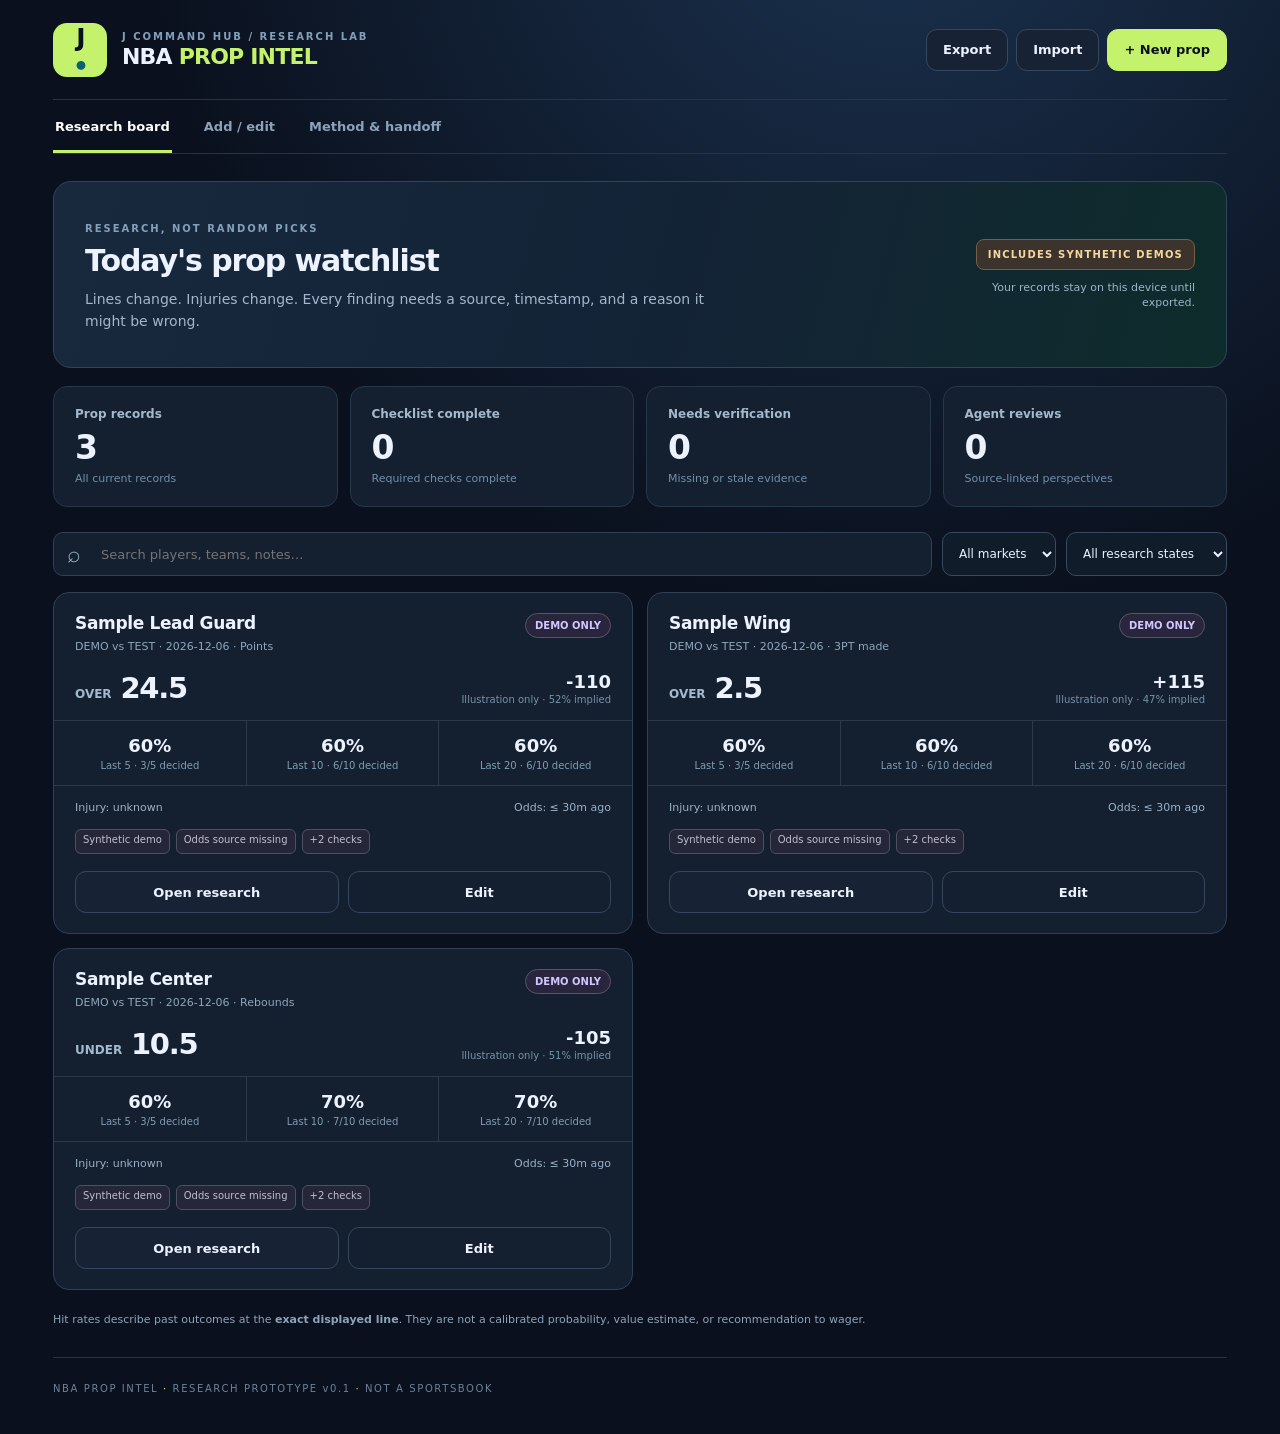
==== nba-prop-intel.html @ aec1f1df "Import original NBA Prop Intel v0.1 source and living agent handoff" ====
<!doctype html>
<html lang="en">
<head>
  <meta charset="utf-8"><meta name="viewport" content="width=device-width,initial-scale=1,viewport-fit=cover">
  <meta name="theme-color" content="#0b1120"><meta name="description" content="Source-first NBA player prop research board for J Command Hub">
  <title>NBA Prop Intel · J Command Hub</title>
  <style>:root{font-family:Inter,ui-sans-serif,system-ui,-apple-system,Segoe UI,Arial,sans-serif;color:#ecf3ff;background:#0a101d;font-synthesis:none}*{box-sizing:border-box}body{margin:0;min-height:100vh;background:radial-gradient(circle at 70% -10%,#1b3350 0,transparent 42%),#0a101d}button,input,select,textarea{font:inherit}button{cursor:pointer}a{color:#75c8ee}a:hover{color:#adf0ff}.shell{max-width:1230px;margin:auto;padding:0 28px}.topbar{min-height:100px;display:flex;gap:16px;align-items:center;justify-content:space-between;border-bottom:1px solid #26344a}.identity{display:flex;gap:15px;align-items:center}.logo{width:54px;height:54px;display:grid;place-items:center;background:#c4f26c;color:#08101b;border-radius:14px;font-size:25px;font-weight:950;letter-spacing:-2px}.logo span{color:#0a6170}.eyebrow,.kicker{font-size:10px;letter-spacing:2px;font-weight:800;color:#83a0bb}.identity h1{margin:2px 0 0;font-size:22px;letter-spacing:-.8px}.identity h1 em{font-style:normal;color:#c4f26c}.head-actions{display:flex;gap:8px;align-items:center}.btn{border:1px solid #35475e;border-radius:11px;background:#182437;color:#ecf3ff;display:inline-flex;align-items:center;justify-content:center;min-height:42px;padding:9px 16px;font-size:13px;font-weight:750;text-decoration:none;transition:.15s}.btn:hover{filter:brightness(1.1)}.btn.primary{background:#c4f26c;border-color:#c4f26c;color:#0b111c}.btn.subtle{background:#172235}.btn.danger{color:#ffbcbc;border-color:#703f48;background:#321f2a}.nav{display:flex;gap:30px;border-bottom:1px solid #26344a}.tab{padding:19px 2px 16px;border:0;border-bottom:3px solid transparent;background:none;color:#8da2b8;font-size:13px;font-weight:700}.tab.active{border-color:#c4f26c;color:white}.view{display:none}.view.active{display:block}.hero{display:flex;gap:32px;justify-content:space-between;align-items:center;padding:35px 31px;margin:27px 0 18px;background:linear-gradient(105deg,#18283d,#132336 54%,#0e2c2b);border:1px solid #2d475a;border-radius:18px}.hero h2,.sectionhead h2{font-size:30px;line-height:1.12;letter-spacing:-1.1px;margin:8px 0}.hero p,.sectionhead p{font-size:14px;line-height:1.6;color:#a3b7cc;margin:10px 0 0;max-width:630px}.hero-right{display:flex;flex-direction:column;align-items:flex-end;gap:10px;max-width:220px}.mode{font-size:10px;letter-spacing:1.2px;font-weight:850;padding:9px 11px;color:#f6d79d;background:#3b332c;border:1px solid #726145;border-radius:8px}.small,.hero-right .small{font-size:11px;color:#9eb5c8;text-align:right;line-height:1.4}.metrics{display:grid;grid-template-columns:repeat(4,1fr);gap:12px}.metrics>div{background:#141f30;border:1px solid #27374a;border-radius:14px;padding:20px 21px}.metric-label{font-size:12px;font-weight:750;color:#a5b8cc}.metrics strong{display:block;font-size:33px;letter-spacing:-1px;margin:7px 0 0}.metrics small{font-size:11px;color:#7390a7}.toolbar{display:flex;gap:10px;align-items:center;margin:25px 0 16px}.searchwrap{display:flex;align-items:center;gap:8px;flex:1;background:#141f30;border:1px solid #304057;border-radius:10px;padding:0 13px;min-height:44px}.searchwrap span{color:#94afbe;font-size:23px}.searchwrap input{background:transparent;border:0;outline:0;color:#f6f9fe;min-width:0;width:100%;font-size:13px}.toolbar select,select,input,textarea{color:#e8f2ff;background:#111c2b;border:1px solid #394a60;border-radius:10px;padding:11px 12px;min-width:0}.toolbar select{font-size:12px;min-height:44px}.cardgrid{display:grid;grid-template-columns:repeat(2,minmax(0,1fr));gap:14px}.prop-card{border:1px solid #304057;border-radius:16px;background:#141f30;overflow:hidden}.prop-card-top{padding:20px 21px 13px;display:flex;justify-content:space-between;align-items:flex-start;gap:12px}.player{font-size:17px;letter-spacing:-.35px;font-weight:850}.match{color:#8fa7bc;font-size:11px;margin-top:7px}.state{border:1px solid #665840;border-radius:100px;padding:6px 9px;background:#343125;color:#f0d798;font-weight:800;font-size:10px;white-space:nowrap}.state.ready{border-color:#4a746b;color:#b2f4d6;background:#1f3933}.state.demo{border-color:#5a536b;background:#28253c;color:#d1c6ff}.prop-headline{display:flex;align-items:center;justify-content:space-between;padding:5px 21px 15px;gap:10px}.market-value{font-weight:900;font-size:29px;letter-spacing:-1.3px}.market-value small{font-size:12px;color:#a3bacc;font-weight:700;letter-spacing:0}.price-box{text-align:right}.price{font-size:18px;font-weight:850}.price-label{font-size:10px;color:#7893a8;margin-top:2px}.rate-grid{display:grid;grid-template-columns:repeat(3,1fr);border-top:1px solid #2b394b;border-bottom:1px solid #2b394b}.rate-cell{padding:14px 0;text-align:center;border-right:1px solid #2b394b}.rate-cell:last-child{border-right:0}.rate-cell strong{font-size:18px;display:block}.rate-cell small{font-size:10px;color:#829db2;display:block;margin-top:4px}.meta-line{display:flex;justify-content:space-between;gap:8px;padding:15px 21px;color:#9cb1c7;font-size:11px}.meta-line span{display:block}.flag-row{padding:0 21px;display:flex;gap:6px;flex-wrap:wrap;min-height:25px}.flag{font-size:10px;border:1px solid #4d5160;color:#c0bed0;background:#252738;border-radius:6px;padding:4px 7px}.card-actions{display:flex;padding:17px 21px 20px;gap:9px}.card-actions .btn{flex:1}.btn.ghost{background:transparent}.empty{grid-column:1/-1;border:1px dashed #42516b;border-radius:14px;padding:45px 20px;text-align:center;color:#9cb4c8}.empty strong{display:block;color:#ecf3ff;font-size:18px}.footnote{padding:21px 0 28px;color:#8da4bb;font-size:11px;line-height:1.6}.sectionhead{display:flex;align-items:center;justify-content:space-between;gap:15px;margin:32px 0 23px}.editor{border:1px solid #304057;background:#141f30;border-radius:16px;padding:22px 27px 30px;margin-bottom:35px}.editor h3{font-size:12px;color:#c4f26c;letter-spacing:1.4px;margin:28px 0 15px}.editor h3:first-child{margin-top:4px}.form-grid{display:grid;grid-template-columns:repeat(2,minmax(0,1fr));gap:14px 18px}.form-grid label, #reviewForm label{font-size:12px;font-weight:700;color:#bed0e0;display:flex;flex-direction:column;gap:6px}.form-grid label span{color:#c4f26c}.form-grid label.span2{grid-column:1/-1}.form-grid input,.form-grid select,.form-grid textarea,#reviewForm input,#reviewForm select,#reviewForm textarea{width:100%;outline:none}.form-grid small{color:#7996aa;line-height:1.5;font-size:11px;font-weight:400}.form-actions{display:flex;align-items:center;gap:12px;margin-top:28px;flex-wrap:wrap}.form-actions #formFeedback{font-size:12px;color:#c4f26c}.method-grid{display:grid;grid-template-columns:repeat(3,1fr);gap:14px;margin:22px 0}.method-grid article{background:#141f30;border:1px solid #2d4054;border-radius:14px;padding:21px}.method-grid h3{margin:0 0 8px;font-size:15px}.method-grid p{color:#9ab0c6;font-size:12px;line-height:1.65;margin:0}.callout{padding:20px 24px;border:1px solid #38505f;border-radius:14px;background:#122530;margin:23px 0 30px;color:#b4c8d9;font-size:13px;line-height:1.6}.callout strong{color:#ecf3ff}.callout p{margin:10px 0}.callout code{color:#c4f26c}footer{color:#6e8298;font-size:10px;letter-spacing:1.6px;border-top:1px solid #233247;padding:25px 0 40px}footer span{color:#c4f26c}dialog{color:#ecf3ff;max-width:720px;width:min(92vw,720px);max-height:91vh;overflow:auto;padding:24px;background:#121f2e;border:1px solid #42556d;border-radius:17px;box-shadow:0 16px 90px #000a}dialog::backdrop{background:#010914d0}.dialog-header{display:flex;align-items:flex-start;justify-content:space-between;gap:12px}.dialog-header h2{margin:8px 0}.close{border:0;background:#26364a;color:#fff;border-radius:8px;font-size:26px;width:36px;height:36px}.detail-section{border-top:1px solid #2b4156;padding:14px 0;font-size:13px;line-height:1.6;color:#b7cbdd;overflow-wrap:anywhere}.detail-section strong{color:white}.detail-section h3{margin:0 0 7px;color:#c4f26c;font-size:12px;letter-spacing:1px}.detail-section ul{margin:7px 0;padding-left:20px}.dialog-actions{display:flex;gap:10px;padding:15px 0;border-top:1px solid #2b4156}.dialog-actions button{flex:1}.review-item{border:1px solid #35495d;padding:10px;border-radius:9px;margin:8px 0;background:#1b2c3d}.review-item small{color:#8aadc0}#reviewEditor{border-top:1px solid #36465b;padding-top:10px}#reviewForm{display:grid;grid-template-columns:repeat(2,1fr);gap:12px}#reviewForm label:nth-last-of-type(1){grid-column:1/-1}#reviewForm button{grid-column:1/-1}.toast{position:fixed;bottom:20px;left:50%;transform:translateX(-50%);padding:13px 21px;border:1px solid #c4f26c;border-radius:9px;background:#20312a;color:#dfffbb;z-index:3;font-size:13px;box-shadow:0 10px 25px #000a}
@media(max-width:760px){.shell{padding:0 14px}.topbar{min-height:84px}.logo{width:42px;height:42px;font-size:21px;border-radius:10px}.identity{gap:10px}.identity h1{font-size:18px}.eyebrow{font-size:8px;letter-spacing:1.2px}.head-actions{gap:6px}.head-actions .btn{font-size:11px;padding:8px 10px;min-height:38px}.nav{gap:20px;overflow-x:auto}.tab{white-space:nowrap;padding:17px 0 14px}.hero{padding:24px 20px;margin-top:18px;display:block}.hero h2,.sectionhead h2{font-size:25px}.hero p{font-size:12px}.hero-right{max-width:none;align-items:flex-start;margin-top:17px}.hero-right .small{text-align:left}.metrics{grid-template-columns:repeat(2,1fr);gap:8px}.metrics>div{padding:15px}.metrics strong{font-size:27px}.toolbar{display:grid;grid-template-columns:1fr 1fr;gap:7px;margin-top:18px}.searchwrap{grid-column:1/-1}.toolbar select{width:100%}.cardgrid{grid-template-columns:1fr;gap:10px}.prop-card-top{padding:19px 18px 12px}.prop-headline{padding:4px 18px 14px}.flag-row{padding:0 18px}.meta-line{padding:15px 18px}.card-actions{padding:14px 18px 18px}.sectionhead{margin:23px 0 17px}.sectionhead .btn{font-size:11px;padding:8px}.editor{padding:15px;margin-bottom:20px}.form-grid{grid-template-columns:1fr;gap:12px}.form-grid label.span2{grid-column:auto}.method-grid{grid-template-columns:1fr}.method-grid article{padding:16px}footer{line-height:1.7}#reviewForm{grid-template-columns:1fr}#reviewForm label:nth-last-of-type(1),#reviewForm button{grid-column:auto}dialog{padding:18px}}
@media(max-width:400px){.identity h1{font-size:16px}.head-actions .btn{padding:7px}.head-actions .btn.subtle{font-size:10px}.logo{width:38px;height:38px}.eyebrow{font-size:7px}}
</style>
</head>
<body>
<div class="shell">
<header class="topbar">
  <div class="identity"><div class="logo">J<span>•</span></div><div><div class="eyebrow">J COMMAND HUB / RESEARCH LAB</div><h1>NBA <em>PROP INTEL</em></h1></div></div>
  <div class="head-actions"><button class="btn subtle" id="exportBtn" title="Export all records as JSON">Export</button><label for="importFile" class="btn subtle" tabindex="0" role="button">Import</label><input id="importFile" type="file" accept=".json,application/json" hidden><button id="newBtn" class="btn primary">+ New prop</button></div>
</header>
<nav class="nav" aria-label="Main navigation"><button data-tab="board" class="tab active">Research board</button><button data-tab="editor" class="tab">Add / edit</button><button data-tab="method" class="tab">Method &amp; handoff</button></nav>
<main>
<section id="boardTab" class="view active">
  <div class="hero"><div><span class="kicker">RESEARCH, NOT RANDOM PICKS</span><h2>Today's prop watchlist</h2><p>Lines change. Injuries change. Every finding needs a source, timestamp, and a reason it might be wrong.</p></div><div class="hero-right"><span id="modeBadge" class="mode">DEMO DATA</span><span class="small">Your records stay on this device until exported.</span></div></div>
  <div class="metrics"><div><div class="metric-label">Prop records</div><strong id="totalMetric">0</strong><small>All current records</small></div><div><div class="metric-label">Checklist complete</div><strong id="readyMetric">0</strong><small>Required checks complete</small></div><div><div class="metric-label">Needs verification</div><strong id="verifyMetric">0</strong><small>Missing or stale evidence</small></div><div><div class="metric-label">Agent reviews</div><strong id="reviewsMetric">0</strong><small>Source-linked perspectives</small></div></div>
  <div class="toolbar"><div class="searchwrap"><span aria-hidden="true">⌕</span><input id="searchInput" type="search" placeholder="Search players, teams, notes…" aria-label="Search prop records"></div><select id="marketFilter" aria-label="Filter market"><option value="all">All markets</option><option>Points</option><option>Rebounds</option><option>Assists</option><option>3PT made</option><option>PRA</option><option>PR</option><option>PA</option><option>RA</option><option>Steals</option><option>Blocks</option></select><select id="statusFilter" aria-label="Filter research state"><option value="all">All research states</option><option value="ready">Checklist complete</option><option value="verify">Needs verification</option><option value="demo">Demo only</option></select></div>
  <div id="boardList" class="cardgrid" aria-live="polite"></div><div class="footnote">Hit rates describe past outcomes at the <strong>exact displayed line</strong>. They are not a calibrated probability, value estimate, or recommendation to wager.</div>
</section>
<section id="editorTab" class="view">
  <div class="sectionhead"><div><span class="kicker">SOURCE-FIRST ENTRY</span><h2 id="editorHeading">Add a prop to research</h2><p>Missing information is allowed; unverified information is never silently treated as fact.</p></div><button id="clearFormBtn" class="btn subtle">Clear form</button></div>
  <form id="propForm" class="editor" novalidate><input type="hidden" id="recordId">
    <h3>01 / Market & price</h3><div class="form-grid">
      <label>Player <span>*</span><input id="player" required maxlength="100" placeholder="e.g. Player name"></label>
      <label>Game date <span>*</span><input id="gameDate" type="date" required></label>
      <label>Team<input id="team" maxlength="12" placeholder="e.g. BOS"></label><label>Opponent<input id="opponent" maxlength="12" placeholder="e.g. NYK"></label>
      <label>Market <span>*</span><select id="market"><option>Points</option><option>Rebounds</option><option>Assists</option><option>3PT made</option><option>PRA</option><option>PR</option><option>PA</option><option>RA</option><option>Steals</option><option>Blocks</option></select></label><label>Side <span>*</span><select id="side"><option>Over</option><option>Under</option></select></label>
      <label>Line <span>*</span><input id="line" type="number" step="0.5" min="0" required placeholder="24.5"></label><label>American odds <span>*</span><input id="odds" type="number" step="1" required placeholder="-110"></label>
      <label>Sportsbook<input id="sportsbook" maxlength="100" placeholder="Book or provider"></label><label>Odds captured at (local)<input id="oddsCaptured" type="datetime-local"></label>
      <label class="span2">Odds source link<input id="oddsSource" type="url" placeholder="https://…"></label>
    </div>
    <h3>02 / Statistical evidence</h3><div class="form-grid"><label class="span2">Recent completed-game values (newest first, separated by commas)<textarea id="recentGames" rows="3" placeholder="Example: 26, 30, 18, 27, 21 (only real, verified games)"></textarea><small>Only enter results for the selected market. Exclude DNPs, record sample dates in notes, and verify official box scores.</small></label>
    <label class="span2">Statistics source link<input id="statSource" type="url" placeholder="https://…"></label><label class="span2">Usage / minutes / role context<textarea id="roleNotes" rows="2" placeholder="Minutes trend, starting role, teammate availability, sample comparability…"></textarea></label></div>
    <h3>03 / Injury & opponent verification</h3><div class="form-grid"><label>Injury status<select id="injuryStatus"><option value="unknown">Unverified</option><option value="available">Available / verified</option><option value="questionable">Questionable</option><option value="out">Out</option><option value="doubtful">Doubtful</option><option value="probable">Probable</option></select></label><label>Last injury check (local)<input id="injuryChecked" type="datetime-local"></label><label class="span2">Injury source link<input id="injurySource" type="url" placeholder="https://official.nba.com/…"></label><label class="span2">Opponent & scenario notes<textarea id="matchupNotes" rows="2" placeholder="Pace, opponent scheme, rotation, back-to-back, relevant risks; cite sources in agent reviews"></textarea></label></div>
    <h3>04 / Review decision</h3><div class="form-grid"><label>Framework verdict<select id="verdict"><option value="HOLD">HOLD — needs verification</option><option value="LEAN">LEAN — conditional / price sensitive</option><option value="PASS">PASS — not supported</option><option value="VALUE GONE">VALUE GONE — line moved or price unavailable</option></select></label><label>Reviewer<input id="reviewer" maxlength="80" placeholder="J / Zeus / other agent"></label><label class="span2">Reason / biggest counterargument<textarea id="reason" rows="3" placeholder="What supports it, what contradicts it, and which assumptions remain…"></textarea></label></div>
    <div class="form-actions"><button class="btn primary" type="submit">Save research record</button><button type="button" id="deleteBtn" class="btn danger" hidden>Delete record</button><span id="formFeedback" role="status"></span></div>
  </form>
</section>
<section id="methodTab" class="view"><div class="sectionhead"><div><span class="kicker">GUARDRAILS & AGENT WORKFLOW</span><h2>How this research board works</h2><p>Transparent evidence beats an impressive-sounding unsupported AI prediction.</p></div></div>
  <div class="method-grid"><article><h3>1. Confirm the exact market</h3><p>Player, date, side, line, book, American price, and quote time. A line of 24.5 cannot be compared with 25.5 as though it were identical.</p></article><article><h3>2. Verify the stats</h3><p>Calculate from real game logs. Exclude DNP. Check sample size and whether the same minutes/role applies today.</p></article><article><h3>3. Check game-day uncertainty</h3><p>Use the <a href="https://official.nba.com/nba-injury-report-2026-27-season/" target="_blank" rel="noopener noreferrer">NBA official injury report</a>. Confirm lineup implications close to tip-off; stale odds become research-incomplete.</p></article><article><h3>4. Challenge the thesis</h3><p>Assign independent agents to stats, injury/rotation, matchup, market price, and counterargument. Log evidence with links and times.</p></article><article><h3>5. Distinguish price from probability</h3><p>American odds imply a <em>bookmaker break-even rate including vig</em>. Historical hit rate alone cannot establish expected value or an edge.</p></article><article><h3>6. Track predictions honestly</h3><p>Store pregame snapshots before comparing with outcomes; no hindsight edits. Maintain historical accuracy and calibration only after a meaningful sample.</p></article></div>
  <div class="callout"><strong>Multi-agent handoff</strong><p>Export the board as JSON and give it to the next agent together with <code>AGENT-HANDOFF.md</code>. Each agent should append a source-linked review, never overwrite an earlier review or silently upgrade unknown evidence to verified. The Hub stores the project link and next action; detailed NBA research stays in this app.</p><p>This version is a local prototype: no live sportsbook or stat API, cloud synchronization, automatic agent access, or real-money bet execution.</p></div>
</section>
</main>
<footer>NBA PROP INTEL <span>·</span> RESEARCH PROTOTYPE v0.1 <span>·</span> NOT A SPORTSBOOK</footer>
</div>
<dialog id="detailsDialog" aria-labelledby="detailsTitle"><div class="dialog-header"><div><span class="kicker">RESEARCH FILE</span><h2 id="detailsTitle">Player prop</h2></div><button id="closeDialog" aria-label="Close details" class="close">×</button></div><div id="detailsContent"></div><div class="dialog-actions"><button class="btn subtle" id="editFromDialog">Edit record</button><button class="btn primary" id="agentReviewBtn">Add agent review</button></div><div id="reviewEditor" hidden><h3>New independent review</h3><form id="reviewForm"><label>Research lane<select id="reviewRole"><option>Stats</option><option>Injury / rotation</option><option>Matchup</option><option>Market / price</option><option>Contrarian / audit</option></select></label><label>Verdict<select id="reviewVerdict"><option>Caution</option><option>Supports further research</option><option>Disputes thesis</option><option>Needs more data</option></select></label><label>Agent / researcher<input id="reviewAgent" required placeholder="Researcher or model"></label><label>Source URL<input id="reviewSource" type="url" placeholder="https://…"></label><label>Findings, counterevidence, limitations<textarea id="reviewNotes" required rows="3" placeholder="State checked facts and unknowns"></textarea></label><button type="submit" class="btn primary">Append review</button></form></div></dialog>
<div id="toast" role="status" aria-live="polite" class="toast" hidden></div><script>/* NBA Prop Intel v0.1 | local-only prototype. No live feeds and no automatic wagers. */
'use strict';
const KEY='j-nba-prop-intel-v0.1';
const $=id=>document.getElementById(id);
const uid=()=>{if(globalThis.crypto?.randomUUID)return crypto.randomUUID();const a=new Uint8Array(16);crypto.getRandomValues(a);a[6]=(a[6]&15)|64;a[8]=(a[8]&63)|128;const h=[...a].map(x=>x.toString(16).padStart(2,'0')).join('');return `${h.slice(0,8)}-${h.slice(8,12)}-${h.slice(12,16)}-${h.slice(16,20)}-${h.slice(20)}`};
const today=()=>{const d=new Date();return `${d.getFullYear()}-${String(d.getMonth()+1).padStart(2,'0')}-${String(d.getDate()).padStart(2,'0')}`};
const localStamp=(d=new Date())=>`${d.getFullYear()}-${String(d.getMonth()+1).padStart(2,'0')}-${String(d.getDate()).padStart(2,'0')}T${String(d.getHours()).padStart(2,'0')}:${String(d.getMinutes()).padStart(2,'0')}`;
const escapeHTML=s=>String(s??'').replace(/[&<>"']/g,c=>({'&':'&amp;','<':'&lt;','>':'&gt;','"':'&quot;',"'":'&#39;'}[c]));
const allowedMarkets=['Points','Rebounds','Assists','3PT made','PRA','PR','PA','RA','Steals','Blocks'];
const allowedSides=['Over','Under'];
const allowedInjuries=['unknown','available','questionable','out','doubtful','probable'];
const validURL=s=>{try{const u=new URL(String(s));return ['https:','http:'].includes(u.protocol)?u.href:''}catch{return''}};
const toNumber=v=>v===''||v==null?null:Number(v);
const fmtPct=p=>p==null?'—':`${(p*100).toFixed(0)}%`;
const fmtOdd=n=>n==null?'—':`${n>0?'+':''}${n}`;
const timeLabel=s=>s&&Number.isFinite(new Date(s).getTime())?new Date(s).toLocaleString(): 'Not recorded';
const sample=[
 {id:'demo-one',demo:true,player:'Sample Lead Guard',team:'DEMO',opponent:'TEST',gameDate:today(),market:'Points',side:'Over',line:24.5,odds:-110,sportsbook:'Illustration only',oddsCaptured:new Date().toISOString(),oddsSource:'',recentGames:[27,22,31,29,18,26,24,35,21,28],statSource:'',roleNotes:'Synthetic values for demonstrating the dashboard; these are not real NBA statistics.',injuryStatus:'unknown',injuryChecked:'',injurySource:'',matchupNotes:'No real opponent analysis has been performed.',verdict:'HOLD',reviewer:'Demo system',reason:'No real market data or source verification.',reviews:[],createdAt:new Date().toISOString(),updatedAt:new Date().toISOString()},
 {id:'demo-two',demo:true,player:'Sample Wing',team:'DEMO',opponent:'TEST',gameDate:today(),market:'3PT made',side:'Over',line:2.5,odds:115,sportsbook:'Illustration only',oddsCaptured:new Date().toISOString(),oddsSource:'',recentGames:[3,1,4,2,5,3,0,4,2,3],statSource:'',roleNotes:'Synthetic game log.',injuryStatus:'unknown',injuryChecked:'',injurySource:'',matchupNotes:'No source-backed matchup notes.',verdict:'HOLD',reviewer:'Demo system',reason:'Demo only; not suitable for decisions.',reviews:[],createdAt:new Date().toISOString(),updatedAt:new Date().toISOString()},
 {id:'demo-three',demo:true,player:'Sample Center',team:'DEMO',opponent:'TEST',gameDate:today(),market:'Rebounds',side:'Under',line:10.5,odds:-105,sportsbook:'Illustration only',oddsCaptured:new Date().toISOString(),oddsSource:'',recentGames:[9,12,7,11,8,6,13,10,9,8],statSource:'',roleNotes:'Synthetic game log.',injuryStatus:'unknown',injuryChecked:'',injurySource:'',matchupNotes:'No source-backed matchup notes.',verdict:'HOLD',reviewer:'Demo system',reason:'Demo only.',reviews:[],createdAt:new Date().toISOString(),updatedAt:new Date().toISOString()}
];
let records=[];let selectedId=null;
function normalRecord(x){
 if(!x||typeof x!=='object'||Array.isArray(x))throw Error('Record must be an object');
 if(!String(x.player||'').trim()||!/^\d{4}-\d{2}-\d{2}$/.test(x.gameDate||''))throw Error('Player and YYYY-MM-DD game date are required');
 if(!allowedMarkets.includes(x.market)||!allowedSides.includes(x.side))throw Error('Unsupported market or side');
 if(!Number.isFinite(Number(x.line))||Number(x.line)<0||Number(x.line)>500)throw Error('Invalid line');
 if(!Number.isInteger(Number(x.odds))||Math.abs(Number(x.odds))<100||Math.abs(Number(x.odds))>100000)throw Error('American odds must be >= +100 or <= -100');
 const recent=Array.isArray(x.recentGames)?x.recentGames:[];
 if(recent.length>82||recent.some(v=>typeof v!=='number'||!Number.isFinite(v)||v<0||v>500))throw Error('Game logs must be valid nonnegative numbers (up to 82)');
 const str=(v,len=3000)=>String(v??'').slice(0,len);
 return {id:str(x.id||uid(),100),demo:!!x.demo,player:str(x.player,100).trim(),team:str(x.team,12),opponent:str(x.opponent,12),gameDate:x.gameDate,market:x.market,side:x.side,line:Number(x.line),odds:Number(x.odds),sportsbook:str(x.sportsbook,100),oddsCaptured:str(x.oddsCaptured,60),oddsSource:validURL(x.oddsSource),recentGames:recent,statSource:validURL(x.statSource),roleNotes:str(x.roleNotes),injuryStatus:allowedInjuries.includes(x.injuryStatus)?x.injuryStatus:'unknown',injuryChecked:str(x.injuryChecked,60),injurySource:validURL(x.injurySource),matchupNotes:str(x.matchupNotes),verdict:['watch','research','pass'].includes(x.verdict)?x.verdict:'HOLD',reviewer:str(x.reviewer,80),reason:str(x.reason),reviews:(Array.isArray(x.reviews)?x.reviews:[]).slice(0,200).map(r=>({id:str(r.id||uid(),100),role:str(r.role,100),verdict:str(r.verdict,100),agent:str(r.agent,100),source:validURL(r.source),notes:str(r.notes,3000),timestamp:str(r.timestamp,60)})),createdAt:str(x.createdAt||new Date().toISOString(),60),updatedAt:str(x.updatedAt||new Date().toISOString(),60)};
}
function load(){try{const raw=localStorage.getItem(KEY);if(!raw){records=sample;save();return}const saved=JSON.parse(raw);if(!Array.isArray(saved)||saved.length>1000)throw Error('Invalid saved database');records=saved.map(normalRecord)}catch(e){console.warn('Saved data could not be parsed; no overwrite performed',e);records=[];showToast('Saved data could not be read. It was NOT overwritten. Export is unavailable until repaired.')}}
function save(){try{localStorage.setItem(KEY,JSON.stringify(records));return true}catch(e){showToast('Storage failed. Export your records to avoid loss.');console.error(e);return false}}
function implied(odds){return odds<0?-odds/(-odds+100):100/(odds+100)}
function performance(r,n){const arr=r.recentGames.slice(0,n);if(!arr.length)return null;let hit=0,push=0;for(const v of arr){if(v===r.line){push++;continue}if(r.side==='Over'?v>r.line:v<r.line)hit++}const decisions=arr.length-push;return {n:arr.length,hit,push,decisions,p:decisions?hit/decisions:null,mean:arr.reduce((a,b)=>a+b,0)/arr.length}}
function hoursSince(s){const d=new Date(s);return Number.isFinite(d.getTime())?(Date.now()-d.getTime())/3600000:Infinity}
function flags(r){const f=[];if(r.demo)f.push('Synthetic demo');if(r.gameDate<today())f.push('Past game');if(!r.oddsSource||!r.sportsbook)f.push('Odds source missing');if(hoursSince(r.oddsCaptured)>0.5)f.push('Quote older than 30m');if(!r.statSource||r.recentGames.length<10)f.push('Insufficient verified log');if(!r.injurySource||r.injuryStatus==='unknown'||hoursSince(r.injuryChecked)>6)f.push('Injury check incomplete');if(['out','doubtful','questionable'].includes(r.injuryStatus))f.push('Availability risk');if(!r.roleNotes||!r.matchupNotes)f.push('Context incomplete');if(!r.reason)f.push('No counterargument');return f}
function state(r){if(r.demo)return'demo';return flags(r).length?'verify':'ready'}
function showToast(t){const el=$('toast');if(!el)return;el.textContent=t;el.hidden=false;clearTimeout(showToast.timer);showToast.timer=setTimeout(()=>el.hidden=true,3300)}
function render(){const q=$('searchInput').value.trim().toLowerCase(),market=$('marketFilter').value,s=$('statusFilter').value;const visible=records.filter(r=>(!q||[r.player,r.team,r.opponent,r.market,r.reason,r.roleNotes,r.matchupNotes].some(x=>String(x).toLowerCase().includes(q)))&&(market==='all'||r.market===market)&&(s==='all'||state(r)===s));
 $('totalMetric').textContent=records.length;$('readyMetric').textContent=records.filter(r=>state(r)==='ready').length;$('verifyMetric').textContent=records.filter(r=>state(r)==='verify').length;$('reviewsMetric').textContent=records.reduce((n,r)=>n+r.reviews.length,0);$('modeBadge').textContent=records.some(r=>r.demo)?'INCLUDES SYNTHETIC DEMOS':'USER RESEARCH RECORDS';
 const box=$('boardList');box.innerHTML=visible.length?visible.map(r=>{const st=state(r),p=implied(r.odds),fs=flags(r).slice(0,2),stats=[5,10,20].map(n=>performance(r,n));return `<article class="prop-card" data-id="${escapeHTML(r.id)}"><div class="prop-card-top"><div><div class="player">${escapeHTML(r.player)}</div><div class="match">${escapeHTML(r.team||'Team ?')} vs ${escapeHTML(r.opponent||'Opponent ?')} · ${escapeHTML(r.gameDate)} · ${escapeHTML(r.market)}</div></div><span class="state ${st}">${st==='ready'?'CHECKLIST COMPLETE':st==='demo'?'DEMO ONLY':'VERIFY'}</span></div><div class="prop-headline"><div class="market-value"><small>${escapeHTML(r.side.toUpperCase())}</small> ${escapeHTML(r.line)}</div><div class="price-box"><div class="price">${fmtOdd(r.odds)}</div><div class="price-label">${escapeHTML(r.sportsbook||'Book unknown')} · ${fmtPct(p)} implied</div></div></div><div class="rate-grid">${stats.map((p,i)=>`<div class="rate-cell"><strong>${p?fmtPct(p.p):'—'}</strong><small>Last ${[5,10,20][i]} · ${p?`${p.hit}/${p.decisions} decided`:'No games'}</small></div>`).join('')}</div><div class="meta-line"><span>Injury: ${escapeHTML(r.injuryStatus)}</span><span>Odds: ${hoursSince(r.oddsCaptured)<=.5?'≤ 30m ago':timeLabel(r.oddsCaptured)}</span></div><div class="flag-row">${fs.map(x=>`<span class="flag">${escapeHTML(x)}</span>`).join('')}${flags(r).length>2?`<span class="flag">+${flags(r).length-2} checks</span>`:''}</div><div class="card-actions"><button class="btn subtle inspect" data-id="${escapeHTML(r.id)}">Open research</button><button class="btn ghost edit" data-id="${escapeHTML(r.id)}">Edit</button></div></article>`}).join(''):`<div class="empty"><strong>No matching props</strong><p>Add one with real odds and source-linked stats, or change your filters.</p><button class="btn primary" id="emptyAdd">+ Create prop</button></div>`;
 box.querySelectorAll('.inspect').forEach(b=>b.onclick=()=>openDetails(b.dataset.id));box.querySelectorAll('.edit').forEach(b=>b.onclick=()=>editRecord(b.dataset.id));$('emptyAdd')?.addEventListener('click',()=>{resetForm();setTab('editor')});}
function setTab(t){document.querySelectorAll('.view').forEach(el=>el.classList.toggle('active',el.id===`${t}Tab`));document.querySelectorAll('.tab').forEach(el=>el.classList.toggle('active',el.dataset.tab===t));window.scrollTo({top:0,behavior:'instant'});}
function resetForm(){$('propForm').reset();$('recordId').value='';$('gameDate').value=today();$('oddsCaptured').value=localStamp();$('editorHeading').textContent='Add a prop to research';$('deleteBtn').hidden=true;$('formFeedback').textContent='';}
const toLocal=s=>{if(!s)return'';const d=new Date(s);return Number.isFinite(d.getTime())?localStamp(d):''};
function editRecord(id){const r=records.find(r=>r.id===id);if(!r)return;resetForm();selectedId=id;for(const name of ['player','team','opponent','gameDate','market','side','line','odds','sportsbook','oddsSource','statSource','roleNotes','injuryStatus','injurySource','matchupNotes','verdict','reviewer','reason'])$(name).value=r[name]??'';$('oddsCaptured').value=toLocal(r.oddsCaptured);$('injuryChecked').value=toLocal(r.injuryChecked);$('recentGames').value=r.recentGames.join(', ');$('recordId').value=r.id;$('editorHeading').textContent=`Edit ${r.player}`;$('deleteBtn').hidden=false;$('detailsDialog').close();setTab('editor');}
function formValue(){const raw=$('recentGames').value.trim();const arr=raw?raw.split(',').map(s=>{const n=Number(s.trim());if(!s.trim()||!Number.isFinite(n)||n<0)throw Error('Recent game values must be nonnegative numbers separated by commas');return n}):[];const existing=records.find(r=>r.id===$('recordId').value);const r={id:existing?.id||uid(),demo:false,player:$('player').value.trim(),team:$('team').value.trim(),opponent:$('opponent').value.trim(),gameDate:$('gameDate').value,market:$('market').value,side:$('side').value,line:$('line').value,odds:$('odds').value,sportsbook:$('sportsbook').value,oddsCaptured:$('oddsCaptured').value?new Date($('oddsCaptured').value).toISOString():'',oddsSource:$('oddsSource').value.trim(),recentGames:arr,statSource:$('statSource').value.trim(),roleNotes:$('roleNotes').value.trim(),injuryStatus:$('injuryStatus').value,injuryChecked:$('injuryChecked').value?new Date($('injuryChecked').value).toISOString():'',injurySource:$('injurySource').value.trim(),matchupNotes:$('matchupNotes').value.trim(),verdict:$('verdict').value,reviewer:$('reviewer').value.trim(),reason:$('reason').value.trim(),reviews:existing?.reviews||[],createdAt:existing?.createdAt||new Date().toISOString(),updatedAt:new Date().toISOString()};if(!r.player)throw Error('Player is required');if(!r.gameDate)throw Error('Game date is required');if(!r.odds||Math.abs(Number(r.odds))<100)throw Error('American odds must be >= +100 or <= -100');return normalRecord(r)}
function sourceLink(url,label){const safe=validURL(url);return safe?`<a href="${escapeHTML(safe)}" target="_blank" rel="noopener noreferrer">${escapeHTML(label)} ↗</a>`:`<span>${escapeHTML(label)} not supplied</span>`}
function openDetails(id){const r=records.find(r=>r.id===id);if(!r)return;selectedId=id;const n=r.recentGames.length;const avg=n?(r.recentGames.reduce((a,b)=>a+b,0)/n).toFixed(1):'—';const med=n?([...r.recentGames].sort((a,b)=>a-b)[Math.floor((n-1)/2)]+[...r.recentGames].sort((a,b)=>a-b)[Math.floor(n/2)])/2:'—';$('detailsTitle').textContent=`${r.player} · ${r.side} ${r.line} ${r.market}`;$('detailsContent').innerHTML=`<div class="detail-section"><h3>MARKET SNAPSHOT</h3><strong>${escapeHTML(r.player)}</strong> · ${escapeHTML(r.team)} vs ${escapeHTML(r.opponent)} · ${escapeHTML(r.gameDate)}<p>${escapeHTML(r.side)} ${r.line} ${escapeHTML(r.market)} at ${fmtOdd(r.odds)} (${fmtPct(implied(r.odds))} raw implied, includes vig) · ${escapeHTML(r.sportsbook||'No book')}</p><p>Captured: ${escapeHTML(timeLabel(r.oddsCaptured))} · ${sourceLink(r.oddsSource,'Price source')}</p></div><div class="detail-section"><h3>GAME-LOG SNAPSHOT</h3><p>${n} observations, mean ${avg}, median ${med}; values are ${escapeHTML(r.recentGames.join(', ')||'not provided')} (newest first).</p><p>${[5,10,20].map(x=>{const d=performance(r,x);return `L${x}: ${d?`${d.hit}/${d.decisions} decided (${fmtPct(d.p)}), ${d.push} pushes`:'No data'}`}).join(' · ')}</p>${sourceLink(r.statSource,'Stat log source')}<p>${escapeHTML(r.roleNotes||'No role/minutes notes')}</p></div><div class="detail-section"><h3>INJURY / SCENARIO</h3><p>Status: ${escapeHTML(r.injuryStatus)} · Checked: ${escapeHTML(timeLabel(r.injuryChecked))} · ${sourceLink(r.injurySource,'Injury report')}</p><p>${escapeHTML(r.matchupNotes||'No verified matchup context')}</p></div><div class="detail-section"><h3>MISSING / STALE CHECKS</h3>${flags(r).length?`<ul>${flags(r).map(x=>`<li>${escapeHTML(x)}</li>`).join('')}</ul>`:'All minimum checklist fields supplied; agent judgment and accuracy are not guaranteed.'}</div><div class="detail-section"><h3>REVIEW VERDICT</h3><p>${escapeHTML(r.verdict)} — ${escapeHTML(r.reason||'Not yet explained')}</p><p>Reviewer: ${escapeHTML(r.reviewer||'Unassigned')}</p></div><div class="detail-section"><h3>INDEPENDENT AGENT REVIEWS (${r.reviews.length})</h3>${r.reviews.length?r.reviews.map(v=>`<div class="review-item"><strong>${escapeHTML(v.role)}</strong> · ${escapeHTML(v.verdict)}<br>${escapeHTML(v.notes)}<br><small>${escapeHTML(v.agent)} · ${escapeHTML(timeLabel(v.timestamp))} · ${sourceLink(v.source,'Evidence')}</small></div>`).join(''):'No agent reviews yet. Request an independent supporting and contradictory assessment.'}</div>`;$('reviewEditor').hidden=true;$('reviewForm').reset();$('detailsDialog').showModal();}
function doExport(){const payload={schema:'j-nba-prop-intel',version:'0.1',exportedAt:new Date().toISOString(),records};const b=new Blob([JSON.stringify(payload,null,2)],{type:'application/json'});const url=URL.createObjectURL(b);const a=document.createElement('a');a.href=url;a.download=`nba-prop-intel-${today()}.json`;a.click();setTimeout(()=>URL.revokeObjectURL(url),1000);showToast('Exported JSON backup');}
async function doImport(file){if(!file)return;try{if(file.size>5000000)throw Error('Import must be under 5 MB');const obj=JSON.parse(await file.text());if(obj.schema!=='j-nba-prop-intel'||!Array.isArray(obj.records)||obj.records.length>1000)throw Error('Invalid or unsupported research export');const data=obj.records.map(normalRecord);const ids=new Set();for(const r of data){if(ids.has(r.id))throw Error('Duplicate record ID in import');ids.add(r.id)}if(!confirm(`Replace all ${records.length} current records with ${data.length} imported records? Export your current records first if needed.`))return;const old=records;records=data;if(!save()){records=old;return}render();setTab('board');showToast(`Imported ${records.length} records`)}catch(e){showToast(`Import rejected: ${e.message}`)}finally{$('importFile').value=''}}
function init(){load();resetForm();render();document.querySelectorAll('.tab').forEach(b=>b.onclick=()=>setTab(b.dataset.tab));$('newBtn').onclick=()=>{resetForm();setTab('editor')};$('clearFormBtn').onclick=resetForm;['searchInput','marketFilter','statusFilter'].forEach(n=>$(n).addEventListener('input',render));$('exportBtn').onclick=doExport;$('importFile').onchange=e=>doImport(e.target.files[0]);$('propForm').onsubmit=e=>{e.preventDefault();try{const r=formValue(),idx=records.findIndex(x=>x.id===r.id);if(idx>=0)records[idx]=r;else records.unshift(r);if(save()){render();resetForm();setTab('board');showToast('Record saved locally')}else{$('formFeedback').textContent='Save failed — export immediately'}}catch(err){$('formFeedback').textContent=err.message}};$('deleteBtn').onclick=()=>{const id=$('recordId').value;if(!id)return;if(!confirm('Delete this research record permanently from this device?'))return;const prev=records;records=records.filter(r=>r.id!==id);if(!save()){records=prev;return}resetForm();render();setTab('board');showToast('Record deleted')};$('closeDialog').onclick=()=>$('detailsDialog').close();$('editFromDialog').onclick=()=>editRecord(selectedId);$('agentReviewBtn').onclick=()=>{$('reviewEditor').hidden=!$('reviewEditor').hidden;$('reviewAgent').focus()};$('reviewForm').onsubmit=e=>{e.preventDefault();const r=records.find(r=>r.id===selectedId);if(!r)return;const notes=$('reviewNotes').value.trim(),agent=$('reviewAgent').value.trim();if(!notes||!agent)return;r.reviews.push({id:uid(),role:$('reviewRole').value,verdict:$('reviewVerdict').value,agent,source:validURL($('reviewSource').value),notes,timestamp:new Date().toISOString()});r.updatedAt=new Date().toISOString();if(save()){render();openDetails(r.id);showToast('Independent review appended')}else showToast('Review save failed; export data')};}
document.addEventListener('DOMContentLoaded',init);
</script>
</body></html>
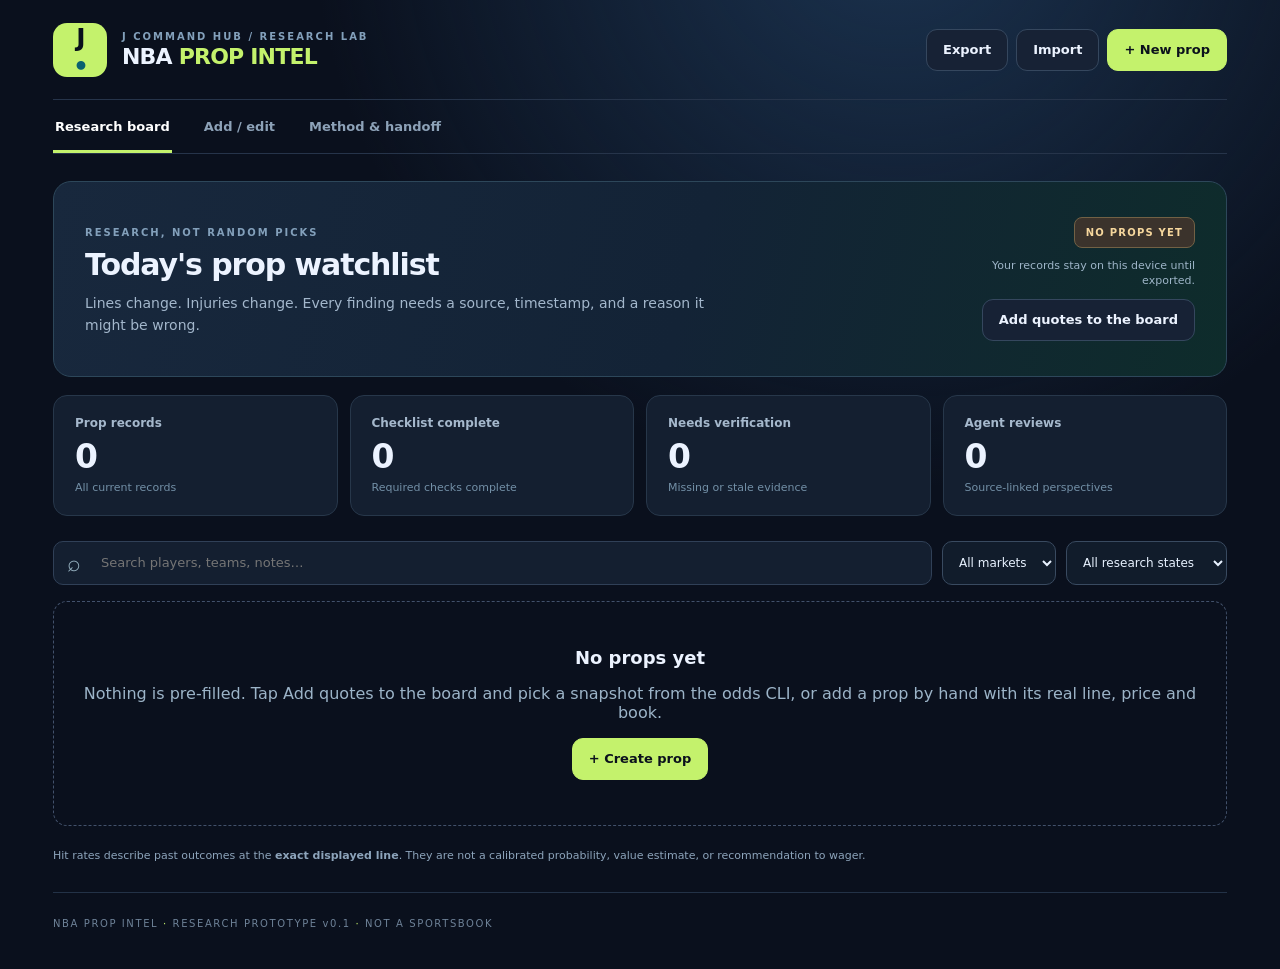
==== commit 1101fd57: "Remove seeded fake props; add 'Add quotes to the board' to turn Odds API snapshots into real researc" ====
--- a/nba-prop-intel.html
+++ b/nba-prop-intel.html
@@ -5,6 +5,7 @@
   <meta name="theme-color" content="#0b1120"><meta name="description" content="Source-first NBA player prop research board for J Command Hub">
   <title>NBA Prop Intel · J Command Hub</title>
   <style>:root{font-family:Inter,ui-sans-serif,system-ui,-apple-system,Segoe UI,Arial,sans-serif;color:#ecf3ff;background:#0a101d;font-synthesis:none}*{box-sizing:border-box}body{margin:0;min-height:100vh;background:radial-gradient(circle at 70% -10%,#1b3350 0,transparent 42%),#0a101d}button,input,select,textarea{font:inherit}button{cursor:pointer}a{color:#75c8ee}a:hover{color:#adf0ff}.shell{max-width:1230px;margin:auto;padding:0 28px}.topbar{min-height:100px;display:flex;gap:16px;align-items:center;justify-content:space-between;border-bottom:1px solid #26344a}.identity{display:flex;gap:15px;align-items:center}.logo{width:54px;height:54px;display:grid;place-items:center;background:#c4f26c;color:#08101b;border-radius:14px;font-size:25px;font-weight:950;letter-spacing:-2px}.logo span{color:#0a6170}.eyebrow,.kicker{font-size:10px;letter-spacing:2px;font-weight:800;color:#83a0bb}.identity h1{margin:2px 0 0;font-size:22px;letter-spacing:-.8px}.identity h1 em{font-style:normal;color:#c4f26c}.head-actions{display:flex;gap:8px;align-items:center}.btn{border:1px solid #35475e;border-radius:11px;background:#182437;color:#ecf3ff;display:inline-flex;align-items:center;justify-content:center;min-height:42px;padding:9px 16px;font-size:13px;font-weight:750;text-decoration:none;transition:.15s}.btn:hover{filter:brightness(1.1)}.btn.primary{background:#c4f26c;border-color:#c4f26c;color:#0b111c}.btn.subtle{background:#172235}.btn.danger{color:#ffbcbc;border-color:#703f48;background:#321f2a}.nav{display:flex;gap:30px;border-bottom:1px solid #26344a}.tab{padding:19px 2px 16px;border:0;border-bottom:3px solid transparent;background:none;color:#8da2b8;font-size:13px;font-weight:700}.tab.active{border-color:#c4f26c;color:white}.view{display:none}.view.active{display:block}.hero{display:flex;gap:32px;justify-content:space-between;align-items:center;padding:35px 31px;margin:27px 0 18px;background:linear-gradient(105deg,#18283d,#132336 54%,#0e2c2b);border:1px solid #2d475a;border-radius:18px}.hero h2,.sectionhead h2{font-size:30px;line-height:1.12;letter-spacing:-1.1px;margin:8px 0}.hero p,.sectionhead p{font-size:14px;line-height:1.6;color:#a3b7cc;margin:10px 0 0;max-width:630px}.hero-right{display:flex;flex-direction:column;align-items:flex-end;gap:10px;max-width:220px}.mode{font-size:10px;letter-spacing:1.2px;font-weight:850;padding:9px 11px;color:#f6d79d;background:#3b332c;border:1px solid #726145;border-radius:8px}.small,.hero-right .small{font-size:11px;color:#9eb5c8;text-align:right;line-height:1.4}.metrics{display:grid;grid-template-columns:repeat(4,1fr);gap:12px}.metrics>div{background:#141f30;border:1px solid #27374a;border-radius:14px;padding:20px 21px}.metric-label{font-size:12px;font-weight:750;color:#a5b8cc}.metrics strong{display:block;font-size:33px;letter-spacing:-1px;margin:7px 0 0}.metrics small{font-size:11px;color:#7390a7}.toolbar{display:flex;gap:10px;align-items:center;margin:25px 0 16px}.searchwrap{display:flex;align-items:center;gap:8px;flex:1;background:#141f30;border:1px solid #304057;border-radius:10px;padding:0 13px;min-height:44px}.searchwrap span{color:#94afbe;font-size:23px}.searchwrap input{background:transparent;border:0;outline:0;color:#f6f9fe;min-width:0;width:100%;font-size:13px}.toolbar select,select,input,textarea{color:#e8f2ff;background:#111c2b;border:1px solid #394a60;border-radius:10px;padding:11px 12px;min-width:0}.toolbar select{font-size:12px;min-height:44px}.cardgrid{display:grid;grid-template-columns:repeat(2,minmax(0,1fr));gap:14px}.prop-card{border:1px solid #304057;border-radius:16px;background:#141f30;overflow:hidden}.prop-card-top{padding:20px 21px 13px;display:flex;justify-content:space-between;align-items:flex-start;gap:12px}.player{font-size:17px;letter-spacing:-.35px;font-weight:850}.match{color:#8fa7bc;font-size:11px;margin-top:7px}.state{border:1px solid #665840;border-radius:100px;padding:6px 9px;background:#343125;color:#f0d798;font-weight:800;font-size:10px;white-space:nowrap}.state.ready{border-color:#4a746b;color:#b2f4d6;background:#1f3933}.state.demo{border-color:#5a536b;background:#28253c;color:#d1c6ff}.prop-headline{display:flex;align-items:center;justify-content:space-between;padding:5px 21px 15px;gap:10px}.market-value{font-weight:900;font-size:29px;letter-spacing:-1.3px}.market-value small{font-size:12px;color:#a3bacc;font-weight:700;letter-spacing:0}.price-box{text-align:right}.price{font-size:18px;font-weight:850}.price-label{font-size:10px;color:#7893a8;margin-top:2px}.rate-grid{display:grid;grid-template-columns:repeat(3,1fr);border-top:1px solid #2b394b;border-bottom:1px solid #2b394b}.rate-cell{padding:14px 0;text-align:center;border-right:1px solid #2b394b}.rate-cell:last-child{border-right:0}.rate-cell strong{font-size:18px;display:block}.rate-cell small{font-size:10px;color:#829db2;display:block;margin-top:4px}.meta-line{display:flex;justify-content:space-between;gap:8px;padding:15px 21px;color:#9cb1c7;font-size:11px}.meta-line span{display:block}.flag-row{padding:0 21px;display:flex;gap:6px;flex-wrap:wrap;min-height:25px}.flag{font-size:10px;border:1px solid #4d5160;color:#c0bed0;background:#252738;border-radius:6px;padding:4px 7px}.card-actions{display:flex;padding:17px 21px 20px;gap:9px}.card-actions .btn{flex:1}.btn.ghost{background:transparent}.empty{grid-column:1/-1;border:1px dashed #42516b;border-radius:14px;padding:45px 20px;text-align:center;color:#9cb4c8}.empty strong{display:block;color:#ecf3ff;font-size:18px}.footnote{padding:21px 0 28px;color:#8da4bb;font-size:11px;line-height:1.6}.sectionhead{display:flex;align-items:center;justify-content:space-between;gap:15px;margin:32px 0 23px}.editor{border:1px solid #304057;background:#141f30;border-radius:16px;padding:22px 27px 30px;margin-bottom:35px}.editor h3{font-size:12px;color:#c4f26c;letter-spacing:1.4px;margin:28px 0 15px}.editor h3:first-child{margin-top:4px}.form-grid{display:grid;grid-template-columns:repeat(2,minmax(0,1fr));gap:14px 18px}.form-grid label, #reviewForm label{font-size:12px;font-weight:700;color:#bed0e0;display:flex;flex-direction:column;gap:6px}.form-grid label span{color:#c4f26c}.form-grid label.span2{grid-column:1/-1}.form-grid input,.form-grid select,.form-grid textarea,#reviewForm input,#reviewForm select,#reviewForm textarea{width:100%;outline:none}.form-grid small{color:#7996aa;line-height:1.5;font-size:11px;font-weight:400}.form-actions{display:flex;align-items:center;gap:12px;margin-top:28px;flex-wrap:wrap}.form-actions #formFeedback{font-size:12px;color:#c4f26c}.method-grid{display:grid;grid-template-columns:repeat(3,1fr);gap:14px;margin:22px 0}.method-grid article{background:#141f30;border:1px solid #2d4054;border-radius:14px;padding:21px}.method-grid h3{margin:0 0 8px;font-size:15px}.method-grid p{color:#9ab0c6;font-size:12px;line-height:1.65;margin:0}.callout{padding:20px 24px;border:1px solid #38505f;border-radius:14px;background:#122530;margin:23px 0 30px;color:#b4c8d9;font-size:13px;line-height:1.6}.callout strong{color:#ecf3ff}.callout p{margin:10px 0}.callout code{color:#c4f26c}footer{color:#6e8298;font-size:10px;letter-spacing:1.6px;border-top:1px solid #233247;padding:25px 0 40px}footer span{color:#c4f26c}dialog{color:#ecf3ff;max-width:720px;width:min(92vw,720px);max-height:91vh;overflow:auto;padding:24px;background:#121f2e;border:1px solid #42556d;border-radius:17px;box-shadow:0 16px 90px #000a}dialog::backdrop{background:#010914d0}.dialog-header{display:flex;align-items:flex-start;justify-content:space-between;gap:12px}.dialog-header h2{margin:8px 0}.close{border:0;background:#26364a;color:#fff;border-radius:8px;font-size:26px;width:36px;height:36px}.detail-section{border-top:1px solid #2b4156;padding:14px 0;font-size:13px;line-height:1.6;color:#b7cbdd;overflow-wrap:anywhere}.detail-section strong{color:white}.detail-section h3{margin:0 0 7px;color:#c4f26c;font-size:12px;letter-spacing:1px}.detail-section ul{margin:7px 0;padding-left:20px}.dialog-actions{display:flex;gap:10px;padding:15px 0;border-top:1px solid #2b4156}.dialog-actions button{flex:1}.review-item{border:1px solid #35495d;padding:10px;border-radius:9px;margin:8px 0;background:#1b2c3d}.review-item small{color:#8aadc0}#reviewEditor{border-top:1px solid #36465b;padding-top:10px}#reviewForm{display:grid;grid-template-columns:repeat(2,1fr);gap:12px}#reviewForm label:nth-last-of-type(1){grid-column:1/-1}#reviewForm button{grid-column:1/-1}.toast{position:fixed;bottom:20px;left:50%;transform:translateX(-50%);padding:13px 21px;border:1px solid #c4f26c;border-radius:9px;background:#20312a;color:#dfffbb;z-index:3;font-size:13px;box-shadow:0 10px 25px #000a}
+.vq-note{color:#9ab0c6;font-size:12px;margin:4px 0}.vq-controls{display:flex;gap:9px;flex-wrap:wrap;margin:8px 0}.vq-controls .btn{min-height:38px;padding:7px 13px;font-size:12px}.vq-status{display:inline-block;border:1px solid #665840;border-radius:100px;padding:3px 9px;margin-right:4px;font-weight:800;font-size:10px;letter-spacing:.6px;background:#343125;color:#f0d798;white-space:nowrap}.vq-ok{border-color:#4a746b;color:#b2f4d6;background:#1f3933}.vq-unavailable{border-color:#703f48;color:#ffbcbc;background:#321f2a}.vq-none{border-color:#4d5160;color:#c0bed0;background:#252738}.vq-mock{border-color:#5a536b;background:#28253c;color:#d1c6ff}.vq-error{color:#ffbcbc;border:1px solid #703f48;background:#321f2a;border-radius:9px;padding:8px 10px}.vq-warn{color:#f0d798}.vq-meta{font-size:12px;color:#9ab0c6}.vq-quotes{list-style:none;padding:0;margin:8px 0}.vq-quote{border:1px solid #35495d;padding:9px 10px;border-radius:9px;margin:6px 0;background:#1b2c3d}.vq-quote small{color:#8aadc0}
 @media(max-width:760px){.shell{padding:0 14px}.topbar{min-height:84px}.logo{width:42px;height:42px;font-size:21px;border-radius:10px}.identity{gap:10px}.identity h1{font-size:18px}.eyebrow{font-size:8px;letter-spacing:1.2px}.head-actions{gap:6px}.head-actions .btn{font-size:11px;padding:8px 10px;min-height:38px}.nav{gap:20px;overflow-x:auto}.tab{white-space:nowrap;padding:17px 0 14px}.hero{padding:24px 20px;margin-top:18px;display:block}.hero h2,.sectionhead h2{font-size:25px}.hero p{font-size:12px}.hero-right{max-width:none;align-items:flex-start;margin-top:17px}.hero-right .small{text-align:left}.metrics{grid-template-columns:repeat(2,1fr);gap:8px}.metrics>div{padding:15px}.metrics strong{font-size:27px}.toolbar{display:grid;grid-template-columns:1fr 1fr;gap:7px;margin-top:18px}.searchwrap{grid-column:1/-1}.toolbar select{width:100%}.cardgrid{grid-template-columns:1fr;gap:10px}.prop-card-top{padding:19px 18px 12px}.prop-headline{padding:4px 18px 14px}.flag-row{padding:0 18px}.meta-line{padding:15px 18px}.card-actions{padding:14px 18px 18px}.sectionhead{margin:23px 0 17px}.sectionhead .btn{font-size:11px;padding:8px}.editor{padding:15px;margin-bottom:20px}.form-grid{grid-template-columns:1fr;gap:12px}.form-grid label.span2{grid-column:auto}.method-grid{grid-template-columns:1fr}.method-grid article{padding:16px}footer{line-height:1.7}#reviewForm{grid-template-columns:1fr}#reviewForm label:nth-last-of-type(1),#reviewForm button{grid-column:auto}dialog{padding:18px}}
 @media(max-width:400px){.identity h1{font-size:16px}.head-actions .btn{padding:7px}.head-actions .btn.subtle{font-size:10px}.logo{width:38px;height:38px}.eyebrow{font-size:7px}}
 </style>
@@ -18,7 +19,7 @@
 <nav class="nav" aria-label="Main navigation"><button data-tab="board" class="tab active">Research board</button><button data-tab="editor" class="tab">Add / edit</button><button data-tab="method" class="tab">Method &amp; handoff</button></nav>
 <main>
 <section id="boardTab" class="view active">
-  <div class="hero"><div><span class="kicker">RESEARCH, NOT RANDOM PICKS</span><h2>Today's prop watchlist</h2><p>Lines change. Injuries change. Every finding needs a source, timestamp, and a reason it might be wrong.</p></div><div class="hero-right"><span id="modeBadge" class="mode">DEMO DATA</span><span class="small">Your records stay on this device until exported.</span></div></div>
+  <div class="hero"><div><span class="kicker">RESEARCH, NOT RANDOM PICKS</span><h2>Today's prop watchlist</h2><p>Lines change. Injuries change. Every finding needs a source, timestamp, and a reason it might be wrong.</p></div><div class="hero-right"><span id="modeBadge" class="mode">NO PROPS YET</span><span class="small">Your records stay on this device until exported.</span><label for="quoteBoardFile" class="btn subtle" tabindex="0" role="button" id="addQuotesBtn">Add quotes to the board</label><input id="quoteBoardFile" type="file" accept=".json,application/json" multiple hidden></div></div>
   <div class="metrics"><div><div class="metric-label">Prop records</div><strong id="totalMetric">0</strong><small>All current records</small></div><div><div class="metric-label">Checklist complete</div><strong id="readyMetric">0</strong><small>Required checks complete</small></div><div><div class="metric-label">Needs verification</div><strong id="verifyMetric">0</strong><small>Missing or stale evidence</small></div><div><div class="metric-label">Agent reviews</div><strong id="reviewsMetric">0</strong><small>Source-linked perspectives</small></div></div>
   <div class="toolbar"><div class="searchwrap"><span aria-hidden="true">⌕</span><input id="searchInput" type="search" placeholder="Search players, teams, notes…" aria-label="Search prop records"></div><select id="marketFilter" aria-label="Filter market"><option value="all">All markets</option><option>Points</option><option>Rebounds</option><option>Assists</option><option>3PT made</option><option>PRA</option><option>PR</option><option>PA</option><option>RA</option><option>Steals</option><option>Blocks</option></select><select id="statusFilter" aria-label="Filter research state"><option value="all">All research states</option><option value="ready">Checklist complete</option><option value="verify">Needs verification</option><option value="demo">Demo only</option></select></div>
   <div id="boardList" class="cardgrid" aria-live="polite"></div><div class="footnote">Hit rates describe past outcomes at the <strong>exact displayed line</strong>. They are not a calibrated probability, value estimate, or recommendation to wager.</div>
@@ -50,7 +51,260 @@
 <footer>NBA PROP INTEL <span>·</span> RESEARCH PROTOTYPE v0.1 <span>·</span> NOT A SPORTSBOOK</footer>
 </div>
 <dialog id="detailsDialog" aria-labelledby="detailsTitle"><div class="dialog-header"><div><span class="kicker">RESEARCH FILE</span><h2 id="detailsTitle">Player prop</h2></div><button id="closeDialog" aria-label="Close details" class="close">×</button></div><div id="detailsContent"></div><div class="dialog-actions"><button class="btn subtle" id="editFromDialog">Edit record</button><button class="btn primary" id="agentReviewBtn">Add agent review</button></div><div id="reviewEditor" hidden><h3>New independent review</h3><form id="reviewForm"><label>Research lane<select id="reviewRole"><option>Stats</option><option>Injury / rotation</option><option>Matchup</option><option>Market / price</option><option>Contrarian / audit</option></select></label><label>Verdict<select id="reviewVerdict"><option>Caution</option><option>Supports further research</option><option>Disputes thesis</option><option>Needs more data</option></select></label><label>Agent / researcher<input id="reviewAgent" required placeholder="Researcher or model"></label><label>Source URL<input id="reviewSource" type="url" placeholder="https://…"></label><label>Findings, counterevidence, limitations<textarea id="reviewNotes" required rows="3" placeholder="State checked facts and unknowns"></textarea></label><button type="submit" class="btn primary">Append review</button></form></div></dialog>
-<div id="toast" role="status" aria-live="polite" class="toast" hidden></div><script>/* NBA Prop Intel v0.1 | local-only prototype. No live feeds and no automatic wagers. */
+<div id="toast" role="status" aria-live="polite" class="toast" hidden></div><script>
+/* NBA Prop Intel — read-only data adapter CONTRACT (v0.2-dev). Pure functions, no network, no keys.
+   Normalizes (a) The Odds API v4 event-odds responses into verified-quote records and
+   (b) BALLDONTLIE /v1/stats rows into game-log samples. Loaded by index.html (session 4) for the read-only
+   Verify quote panel, which only calls findQuotes on a user-loaded snapshot; still no network and no key here.
+   Fetching belongs in a server-side wrapper (keys never in this public repo or the browser). */
+(function (root) {
+  'use strict';
+  const PROVIDER_ODDS = 'the-odds-api';
+  const PROVIDER_STATS = 'balldontlie';
+  /* Only market keys verified in provider docs on 2026-11-11 are enabled. Others stay UNMAPPED until
+     confirmed via GET /v4/sports/basketball_nba/events/{id}/markets (do not guess keys). */
+  const MARKET_KEYS = { Points: 'player_points', Rebounds: 'player_rebounds', Assists: 'player_assists' };
+  const UNMAPPED_MARKETS = ['3PT made', 'PRA', 'PR', 'PA', 'RA', 'Steals', 'Blocks'];
+  const STAT_FIELDS = { Points: ['pts'], Rebounds: ['reb'], Assists: ['ast'], '3PT made': ['fg3m'], Steals: ['stl'], Blocks: ['blk'],
+    PRA: ['pts', 'reb', 'ast'], PR: ['pts', 'reb'], PA: ['pts', 'ast'], RA: ['reb', 'ast'] };
+  const DEFAULT_MAX_AGE_MS = 30 * 60 * 1000; // matches app's existing 30-minute quote rule
+  const QUOTE_REQUIRED = ['provider', 'book', 'event', 'player', 'market', 'side', 'line', 'price', 'source_url', 'collected_at'];
+
+  const normName = s => String(s ?? '').normalize('NFD').replace(/[\u0300-\u036f]/g, '').toLowerCase().replace(/[^a-z0-9 ]/g, '').replace(/\s+/g, ' ').trim();
+  const isAmerican = n => Number.isInteger(n) && Math.abs(n) >= 100 && Math.abs(n) <= 100000;
+  const isoOk = s => typeof s === 'string' && Number.isFinite(Date.parse(s));
+  const marketFromKey = key => Object.keys(MARKET_KEYS).find(k => MARKET_KEYS[k] === key) || null;
+
+  /* raw: parsed JSON of GET /v4/sports/basketball_nba/events/{eventId}/odds?regions=..&markets=..&oddsFormat=american
+     meta: { collectedAt: ISO time the request was made, sourceUrl: request URL WITHOUT apiKey }
+     Returns { quotes, rejected:[{reason,...}] }. A quote missing any required field is rejected, never defaulted. */
+  function normalizeEventOdds(raw, meta) {
+    const out = { quotes: [], rejected: [] };
+    const m = meta || {};
+    if (!raw || typeof raw !== 'object' || !Array.isArray(raw.bookmakers)) { out.rejected.push({ reason: 'Malformed response: no bookmakers array' }); return out; }
+    if (!isoOk(m.collectedAt) || !m.sourceUrl) { out.rejected.push({ reason: 'meta.collectedAt (ISO) and meta.sourceUrl are required' }); return out; }
+    if (/apikey=/i.test(m.sourceUrl)) { out.rejected.push({ reason: 'sourceUrl must not contain the API key' }); return out; }
+    const event = { id: raw.id, home_team: raw.home_team, away_team: raw.away_team, commence_time: raw.commence_time };
+    for (const bk of raw.bookmakers) for (const mk of (bk.markets || [])) {
+      const market = marketFromKey(mk.key);
+      if (!market) { out.rejected.push({ reason: 'Unmapped market key', market_key: mk.key, book: bk.key }); continue; }
+      for (const o of (mk.outcomes || [])) {
+        const q = { provider: PROVIDER_ODDS, book: bk.key, event, player: o.description, market, side: o.name, line: o.point, price: o.price,
+          source_url: m.sourceUrl, collected_at: m.collectedAt, provider_updated_at: mk.last_update || null };
+        const missing = QUOTE_REQUIRED.filter(f => q[f] == null || q[f] === '' || (f === 'event' && !event.id));
+        if (missing.length) { out.rejected.push({ reason: 'Missing required fields: ' + missing.join(','), book: bk.key }); continue; }
+        if (!['Over', 'Under'].includes(q.side)) { out.rejected.push({ reason: 'Unsupported side', side: q.side, book: bk.key }); continue; }
+        if (typeof q.line !== 'number' || !(q.line >= 0)) { out.rejected.push({ reason: 'Invalid line', book: bk.key }); continue; }
+        if (!isAmerican(q.price)) { out.rejected.push({ reason: 'Price not American odds (request oddsFormat=american)', price: q.price, book: bk.key }); continue; }
+        if (!isoOk(q.provider_updated_at)) { out.rejected.push({ reason: 'Missing market last_update (needed to judge staleness)', book: bk.key }); continue; }
+        out.quotes.push(q);
+      }
+    }
+    return out;
+  }
+
+  /* Exact player/market/side/line match only (no fuzzy names, no nearest line).
+     Staleness uses the provider's market-level last_update, not our fetch time.
+     Status: OK (>=1 fresh exact quote) | STALE (exact quotes exist, all too old) | UNAVAILABLE (none). Never synthesizes. */
+  function findQuotes(quotes, want, opts) {
+    const o = opts || {}; const now = o.now ? Date.parse(o.now) : Date.now(); const maxAge = o.maxAgeMs ?? DEFAULT_MAX_AGE_MS;
+    if (UNMAPPED_MARKETS.includes(want.market)) return { status: 'UNAVAILABLE', quotes: [], reason: `Market "${want.market}" has no verified provider key yet` };
+    const hits = (quotes || []).filter(q => normName(q.player) === normName(want.player) && q.market === want.market && q.side === want.side && q.line === Number(want.line));
+    if (!hits.length) return { status: 'UNAVAILABLE', quotes: [], reason: 'No verified quote available' };
+    const fresh = hits.filter(q => now - Date.parse(q.provider_updated_at) <= maxAge);
+    if (!fresh.length) return { status: 'STALE', quotes: hits, reason: `All matching quotes older than ${Math.round(maxAge / 60000)} minutes` };
+    return { status: 'OK', quotes: fresh, reason: '' };
+  }
+
+  /* rows: BALLDONTLIE GET /v1/stats `data` array for one player (any order). Requires ALL-STAR tier or higher (paid).
+     The provider does NOT classify DNP/inactive and says zero or missing minutes do not establish non-participation, so
+     rows with no positive minutes are EXCLUDED and counted as unverified participation, never silently scored as 0.
+     Returns { games (newest first, length<=n), selected_count, excluded, dnp_treatment, push_treatment, source, window }. */
+  function normalizeGameLog(rows, market, n, meta) {
+    const m = meta || {}; const fields = STAT_FIELDS[market];
+    const res = { provider: PROVIDER_STATS, market, requested_n: n, games: [], selected_count: 0, excluded: [],
+      dnp_treatment: 'Rows with minutes missing/0 are excluded as UNVERIFIED participation (provider gives no DNP status).',
+      push_treatment: 'Outcomes equal to the line are pushes and excluded from hit-rate denominators (app performance() behavior).',
+      source_url: m.sourceUrl || null, collected_at: m.collectedAt || null };
+    if (!fields) { res.status = 'UNAVAILABLE'; res.reason = `Unsupported market "${market}"`; return res; }
+    if (!m.sourceUrl || !isoOk(m.collectedAt)) { res.status = 'UNAVAILABLE'; res.reason = 'meta.sourceUrl and meta.collectedAt required'; return res; }
+    if (!Array.isArray(rows)) { res.status = 'UNAVAILABLE'; res.reason = 'Malformed rows'; return res; }
+    const parsed = [];
+    for (const r of rows) {
+      const g = r && r.game; const date = g && g.date;
+      if (!g || !/^\d{4}-\d{2}-\d{2}$/.test(date || '')) { res.excluded.push({ reason: 'Missing game date' }); continue; }
+      if (g.status_state !== 'final') { res.excluded.push({ date, game_id: g.id, reason: 'Game not final' }); continue; }
+      const mins = parseFloat(String(r.min ?? '').split(':')[0]) + (String(r.min ?? '').includes(':') ? parseFloat(String(r.min).split(':')[1]) / 60 : 0);
+      if (!(mins > 0)) { res.excluded.push({ date, game_id: g.id, reason: 'Participation unverified (minutes missing or 0)' }); continue; }
+      const vals = fields.map(f => r[f]);
+      if (vals.some(v => typeof v !== 'number' || !Number.isFinite(v) || v < 0)) { res.excluded.push({ date, game_id: g.id, reason: 'Stat field missing/invalid' }); continue; }
+      parsed.push({ date, game_id: g.id, minutes: Math.round(mins * 10) / 10, value: vals.reduce((a, b) => a + b, 0) });
+    }
+    parsed.sort((a, b) => b.date.localeCompare(a.date) || b.game_id - a.game_id);
+    res.games = parsed.slice(0, n); res.selected_count = res.games.length;
+    res.status = res.selected_count ? (res.selected_count < n ? 'PARTIAL' : 'OK') : 'UNAVAILABLE';
+    if (res.status === 'UNAVAILABLE') res.reason = 'No verified games in sample';
+    res.window = res.games.length ? { newest: res.games[0].date, oldest: res.games[res.games.length - 1].date } : null;
+    return res;
+  }
+
+  const api = { PROVIDER_ODDS, PROVIDER_STATS, MARKET_KEYS, UNMAPPED_MARKETS, DEFAULT_MAX_AGE_MS, QUOTE_REQUIRED, normName, normalizeEventOdds, findQuotes, normalizeGameLog };
+  if (typeof module !== 'undefined' && module.exports) module.exports = api; else root.PropIntelAdapter = api;
+})(typeof globalThis !== 'undefined' ? globalThis : this);
+</script><script>
+/* NBA Prop Intel — read-only "Verify quote" helpers (v0.2-dev). Pure functions: no network, no keys, no storage.
+   Parses a CLI snapshot ({meta, quotes, rejected, quota} written by scripts/fetch-event-odds.js) that the USER
+   provides, and matches one research record through PropIntelAdapter.findQuotes (exact player/market/side/line only).
+   Never reads a record's own odds/sportsbook and never synthesizes a quote. Loaded snapshots are held in memory only. */
+(function (root) {
+  'use strict';
+  const A = (typeof module !== 'undefined' && module.exports) ? require('./odds-adapter.js') : root.PropIntelAdapter;
+  const MAX_BYTES = 5000000;
+  const KEY_RE = /api[_-]?key\s*=|[?&]key=/i; // a credential in a URL query string
+  const esc = s => String(s ?? '').replace(/[&<>"']/g, c => ({ '&': '&amp;', '<': '&lt;', '>': '&gt;', '"': '&quot;', "'": '&#39;' }[c]));
+  const isoOk = s => typeof s === 'string' && Number.isFinite(Date.parse(s));
+  const isAmerican = n => Number.isInteger(n) && Math.abs(n) >= 100 && Math.abs(n) <= 100000;
+  const fmtOdd = n => `${n > 0 ? '+' : ''}${n}`;
+  const safeURL = s => { try { const u = new URL(String(s)); return u.protocol === 'https:' && !KEY_RE.test(u.search) ? u.href : ''; } catch { return ''; } };
+  const when = s => isoOk(s) ? new Date(s).toLocaleString() : 'not recorded';
+
+  function quoteProblem(q) {
+    if (!q || typeof q !== 'object' || Array.isArray(q)) return 'not an object';
+    const missing = A.QUOTE_REQUIRED.filter(f => q[f] == null || q[f] === '');
+    if (missing.length) return 'missing ' + missing.join(',');
+    if (q.provider !== A.PROVIDER_ODDS) return 'unknown provider';
+    if (typeof q.event !== 'object' || !q.event.id) return 'missing event id';
+    if (!['Over', 'Under'].includes(q.side)) return 'unsupported side';
+    if (typeof q.line !== 'number' || !(q.line >= 0)) return 'invalid line';
+    if (!isAmerican(q.price)) return 'price not American odds';
+    if (!isoOk(q.collected_at) || !isoOk(q.provider_updated_at)) return 'missing/invalid timestamps';
+    if (!safeURL(q.source_url)) return 'source_url missing or not a credential-free https URL';
+    return '';
+  }
+
+  /* text: file contents. Returns { ok:true, snapshot:{name, meta, quotes, mock, rejectedCount} } or { ok:false, error }.
+     Fails closed: any credential, malformed quote, or non-snapshot shape refuses the WHOLE file (no partial quotes). */
+  function parseSnapshotText(text, name) {
+    const fail = error => ({ ok: false, error });
+    if (typeof text !== 'string' || !text.trim()) return fail('File is empty.');
+    if (text.length > MAX_BYTES) return fail('Snapshot must be under 5 MB.');
+    let obj; try { obj = JSON.parse(text); } catch { return fail('File is not valid JSON.'); }
+    if (!obj || typeof obj !== 'object' || Array.isArray(obj)) return fail('Not a snapshot: expected an object with meta and quotes.');
+    // Credential check first, on every source_url / sourceUrl anywhere in the file.
+    const urls = []; (function walk(v, k) { if (Array.isArray(v)) v.forEach(x => walk(x)); else if (v && typeof v === 'object') Object.keys(v).forEach(key => walk(v[key], key)); else if ((k === 'source_url' || k === 'sourceUrl') && v != null) urls.push(String(v)); })(obj);
+    if (urls.some(u => KEY_RE.test(u))) return fail('Refused: a source URL in this file contains an API key. Delete the file and re-run the CLI; no quotes were loaded.');
+    if (Array.isArray(obj.bookmakers) && !('quotes' in obj)) return fail('This is a raw Odds API response, not a CLI snapshot. Run scripts/fetch-event-odds.js and load the .snapshot.json it writes.');
+    if (obj.schema === 'j-nba-prop-intel') return fail('This is a research-board export, not an odds snapshot. Use Import on the board for that file.');
+    if (!obj.meta || typeof obj.meta !== 'object' || !Array.isArray(obj.quotes)) return fail('Not a snapshot: expected {meta, quotes, ...} from scripts/fetch-event-odds.js.');
+    if (obj.meta.provider !== A.PROVIDER_ODDS || !isoOk(obj.meta.collectedAt)) return fail('Not a snapshot: meta.provider must be "the-odds-api" and meta.collectedAt an ISO time.');
+    const bad = obj.quotes.map((q, i) => [i, quoteProblem(q)]).filter(x => x[1]);
+    if (bad.length) return fail(`Refused: ${bad.length} quote(s) are malformed (first: #${bad[0][0]} ${bad[0][1]}). No quotes were loaded.`);
+    return { ok: true, snapshot: { name: String(name || 'snapshot'), meta: obj.meta, quotes: obj.quotes,
+      mock: !!(obj._MOCK || obj.meta.mock), rejectedCount: Array.isArray(obj.rejected) ? obj.rejected.length : 0 } };
+  }
+
+  /* Verify one record against a loaded snapshot. Uses ONLY player/market/side/line from the record. */
+  function verifyRecord(snapshot, record, opts) {
+    if (!snapshot) return { status: 'NOT_LOADED', quotes: [], reason: 'No snapshot loaded' };
+    const res = A.findQuotes(snapshot.quotes, { player: record.player, market: record.market, side: record.side, line: record.line }, opts);
+    return { status: res.status, quotes: res.status === 'UNAVAILABLE' ? [] : res.quotes, reason: res.reason };
+  }
+
+  function localDate(iso) { const d = new Date(iso); return `${d.getFullYear()}-${String(d.getMonth() + 1).padStart(2, '0')}-${String(d.getDate()).padStart(2, '0')}`; }
+
+  /* HTML for the panel body (everything below the heading + file control). state: {snapshot, error}. */
+  function renderPanelBody(state, record, opts) {
+    const o = opts || {}; const now = o.now ? Date.parse(o.now) : Date.now();
+    const s = state || {};
+    const out = [];
+    if (s.error) out.push(`<p class="vq-error" role="alert">${esc(s.error)}</p>`);
+    if (!s.snapshot) {
+      out.push(`<p class="vq-empty"><span class="vq-status vq-none">NO SNAPSHOT LOADED</span> No search has run. Load a <code>.snapshot.json</code> written by <code>scripts/fetch-event-odds.js</code> (git-ignored under <code>data/snapshots/</code>) to check this exact player, market, side and line.</p>`);
+      return out.join('');
+    }
+    const sn = s.snapshot, m = sn.meta;
+    out.push(`<p class="vq-meta">${sn.mock ? '<span class="vq-status vq-mock">MOCK FIXTURE · NOT REAL ODDS</span> ' : ''}File: ${esc(sn.name)} · ${sn.quotes.length} quotes · collected ${esc(when(m.collectedAt))}${m.eventId ? ` · event ${esc(m.eventId)}` : ''}</p>`);
+    const v = verifyRecord(sn, record, o);
+    const want = `${esc(record.player)} · ${esc(record.side)} ${esc(record.line)} ${esc(record.market)}`;
+    if (v.status === 'UNAVAILABLE') {
+      out.push(`<p><span class="vq-status vq-unavailable" data-status="UNAVAILABLE">UNAVAILABLE</span> ${esc(v.reason)} for ${want}. Exact match only — no nearest line, no fuzzy name, no substitute price.</p>`);
+      return out.join('');
+    }
+    out.push(v.status === 'OK'
+      ? `<p><span class="vq-status vq-ok" data-status="OK">OK</span> ${v.quotes.length} fresh exact quote(s) for ${want} (provider update ≤ 30 min old). This verifies a price only; it is not a pick.</p>`
+      : `<p><span class="vq-status vq-stale" data-status="STALE">STALE</span> ${esc(v.reason)}. Exact quotes shown for reference only; re-run the CLI before relying on any price.</p>`);
+    const ev = v.quotes[0].event || {};
+    if (ev.commence_time && isoOk(ev.commence_time) && localDate(ev.commence_time) !== record.gameDate) out.push(`<p class="vq-warn">Event starts ${esc(when(ev.commence_time))}, which is not the record's game date ${esc(record.gameDate)}. Confirm this is the same game.</p>`);
+    out.push('<ul class="vq-quotes">' + v.quotes.map(q => {
+      const age = Math.round((now - Date.parse(q.provider_updated_at)) / 60000); const url = safeURL(q.source_url); const e = q.event || {};
+      return `<li class="vq-quote"><strong>${esc(q.book)}</strong> ${esc(fmtOdd(q.price))} · ${esc(q.side)} ${esc(q.line)} ${esc(q.market)}<br><small>Provider updated ${esc(when(q.provider_updated_at))} (${age} min ago) · collected ${esc(when(q.collected_at))} · ${esc(e.away_team)} at ${esc(e.home_team)}${e.commence_time ? `, starts ${esc(when(e.commence_time))}` : ''} · ${url ? `<a href="${esc(url)}" target="_blank" rel="noopener noreferrer">Request URL (no key) ↗</a>` : 'source not shown'}</small></li>`;
+    }).join('') + '</ul>');
+    return out.join('');
+  }
+
+  /* ---- Snapshot -> board records ("Add quotes to the board"). Pure; caller saves. ----
+     Rule (documented in ARCHITECTURE): per event + player + market, take the MAIN line = the line quoted by the most
+     book/side pairs (tie -> lower line). One record per side offered at that line. Price comes from the first book in
+     BOOK_ORDER that has an exact quote (a fixed order, NOT the best price). Only pregame events (commence_time > now).
+     freshOnly (default true): only quotes findQuotes calls OK (provider update <= 30 min). Never invents logs,
+     injury, role or matchup notes. A MOCK snapshot produces demo:true records (labelled DEMO ONLY), never live-looking. */
+  const BOOK_ORDER = ['draftkings', 'fanduel', 'betmgm', 'caesars', 'betrivers', 'espnbet', 'fanatics', 'bovada', 'betonlineag'];
+  const bookRank = b => { const i = BOOK_ORDER.indexOf(b); return i < 0 ? BOOK_ORDER.length : i; };
+  const slug = s => A.normName(s).replace(/ /g, '-');
+  const chicagoDate = iso => new Intl.DateTimeFormat('en-CA', { timeZone: 'America/Chicago', year: 'numeric', month: '2-digit', day: '2-digit' }).format(new Date(iso));
+  function recordId(q) { return `odds-${String(q.event.id).replace(/[^A-Za-z0-9-]/g, '').slice(0, 40)}-${slug(q.player)}-${slug(q.market)}-${q.side.toLowerCase()}-${q.line}`.slice(0, 100); }
+
+  function snapshotToRecords(snapshot, opts) {
+    const o = opts || {}; const nowIso = o.now || new Date().toISOString(); const now = Date.parse(nowIso);
+    const freshOnly = o.freshOnly !== false;
+    const res = { records: [], skipped: { started: 0, stale: 0 }, mock: !!(snapshot && snapshot.mock) };
+    if (!snapshot || !Array.isArray(snapshot.quotes)) return res;
+    const groups = new Map();
+    for (const q of snapshot.quotes) {
+      if (!(Date.parse(q.event.commence_time) > now)) { res.skipped.started++; continue; }
+      const k = [q.event.id, A.normName(q.player), q.market].join('|');
+      if (!groups.has(k)) groups.set(k, []); groups.get(k).push(q);
+    }
+    for (const qs of groups.values()) {
+      const count = new Map(); for (const q of qs) count.set(q.line, (count.get(q.line) || 0) + 1);
+      const main = [...count.entries()].sort((a, b) => b[1] - a[1] || a[0] - b[0])[0][0];
+      for (const side of ['Over', 'Under']) {
+        const atLine = qs.filter(q => q.line === main && q.side === side); if (!atLine.length) continue;
+        const f = A.findQuotes(atLine, { player: atLine[0].player, market: atLine[0].market, side, line: main }, { now: nowIso });
+        if (f.status !== 'OK' && (freshOnly || f.status !== 'STALE')) { res.skipped.stale++; continue; }
+        const q = [...f.quotes].sort((a, b) => bookRank(a.book) - bookRank(b.book) || a.book.localeCompare(b.book))[0];
+        const ev = q.event; const others = new Set(atLine.map(x => x.book)).size;
+        const reason = (res.mock ? 'MOCK FIXTURE — synthetic test data, not real odds. ' : '') +
+          `Imported from a The Odds API snapshot (${q.book}, provider update ${q.provider_updated_at}; ${others} book(s) quote this line). ` +
+          `Game: ${ev.away_team} at ${ev.home_team}, starts ${ev.commence_time}. This is a price, not a pick. ` +
+          'Still needed before any decision: player team, injury/minutes, and a source-linked game log.';
+        res.records.push({ id: (res.mock ? 'mock-' : '') + recordId(q), demo: res.mock, player: q.player, team: '', opponent: '', gameDate: chicagoDate(ev.commence_time),
+          market: q.market, side: q.side, line: q.line, odds: q.price, sportsbook: q.book, oddsCaptured: q.provider_updated_at, oddsSource: q.source_url,
+          recentGames: [], statSource: '', roleNotes: '', injuryStatus: 'unknown', injuryChecked: '', injurySource: '', matchupNotes: '',
+          verdict: 'HOLD', reviewer: res.mock ? 'MOCK fixture import' : 'Odds API snapshot import', reason, reviews: [], createdAt: nowIso, updatedAt: nowIso });
+      }
+    }
+    return res;
+  }
+
+  /* Adds new records and refreshes the price fields of records with the same id. Never removes or alters any other record. */
+  function mergeImported(existing, incoming, nowIso) {
+    const out = existing.slice(); const byId = new Map(out.map((r, i) => [r.id, i])); let added = 0, updated = 0; const fresh = [];
+    for (const r of incoming) {
+      const hit = byId.has(r.id) && byId.get(r.id) >= 0 ? out[byId.get(r.id)] : null;
+      if (hit && !!hit.demo !== !!r.demo) continue; // synthetic data never refreshes a real record (or vice versa)
+      if (hit) { const cur = hit; out[byId.get(r.id)] = { ...cur, odds: r.odds, sportsbook: r.sportsbook, oddsCaptured: r.oddsCaptured, oddsSource: r.oddsSource, updatedAt: nowIso || r.updatedAt }; updated++; }
+      else if (byId.get(r.id) === -1) { const i = fresh.findIndex(x => x.id === r.id); if (!!fresh[i].demo === !!r.demo) fresh[i] = r; } // same prop twice in one batch: later file wins
+      else { fresh.push(r); byId.set(r.id, -1); added++; }
+    }
+    return { records: fresh.concat(out), added, updated };
+  }
+
+  const api = { parseSnapshotText, verifyRecord, renderPanelBody, quoteProblem, snapshotToRecords, mergeImported, BOOK_ORDER, MAX_BYTES };
+  if (typeof module !== 'undefined' && module.exports) module.exports = api; else root.PropIntelVerify = api;
+})(typeof globalThis !== 'undefined' ? globalThis : this);
+</script><script>
+/* NBA Prop Intel v0.1 | local-only prototype. No live feeds, no seeded sample props, and no automatic wagers. */
 'use strict';
 const KEY='j-nba-prop-intel-v0.1';
 const $=id=>document.getElementById(id);
@@ -66,12 +320,11 @@
 const fmtPct=p=>p==null?'—':`${(p*100).toFixed(0)}%`;
 const fmtOdd=n=>n==null?'—':`${n>0?'+':''}${n}`;
 const timeLabel=s=>s&&Number.isFinite(new Date(s).getTime())?new Date(s).toLocaleString(): 'Not recorded';
-const sample=[
- {id:'demo-one',demo:true,player:'Sample Lead Guard',team:'DEMO',opponent:'TEST',gameDate:today(),market:'Points',side:'Over',line:24.5,odds:-110,sportsbook:'Illustration only',oddsCaptured:new Date().toISOString(),oddsSource:'',recentGames:[27,22,31,29,18,26,24,35,21,28],statSource:'',roleNotes:'Synthetic values for demonstrating the dashboard; these are not real NBA statistics.',injuryStatus:'unknown',injuryChecked:'',injurySource:'',matchupNotes:'No real opponent analysis has been performed.',verdict:'HOLD',reviewer:'Demo system',reason:'No real market data or source verification.',reviews:[],createdAt:new Date().toISOString(),updatedAt:new Date().toISOString()},
- {id:'demo-two',demo:true,player:'Sample Wing',team:'DEMO',opponent:'TEST',gameDate:today(),market:'3PT made',side:'Over',line:2.5,odds:115,sportsbook:'Illustration only',oddsCaptured:new Date().toISOString(),oddsSource:'',recentGames:[3,1,4,2,5,3,0,4,2,3],statSource:'',roleNotes:'Synthetic game log.',injuryStatus:'unknown',injuryChecked:'',injurySource:'',matchupNotes:'No source-backed matchup notes.',verdict:'HOLD',reviewer:'Demo system',reason:'Demo only; not suitable for decisions.',reviews:[],createdAt:new Date().toISOString(),updatedAt:new Date().toISOString()},
- {id:'demo-three',demo:true,player:'Sample Center',team:'DEMO',opponent:'TEST',gameDate:today(),market:'Rebounds',side:'Under',line:10.5,odds:-105,sportsbook:'Illustration only',oddsCaptured:new Date().toISOString(),oddsSource:'',recentGames:[9,12,7,11,8,6,13,10,9,8],statSource:'',roleNotes:'Synthetic game log.',injuryStatus:'unknown',injuryChecked:'',injurySource:'',matchupNotes:'No source-backed matchup notes.',verdict:'HOLD',reviewer:'Demo system',reason:'Demo only.',reviews:[],createdAt:new Date().toISOString(),updatedAt:new Date().toISOString()}
-];
-let records=[];let selectedId=null;
+/* No seeded sample props (owner decision 2026-11-11: no fake numbers). Older versions saved three synthetic demo records
+   (ids demo-one/two/three, demo:true); load() drops any demo record it finds so they disappear for returning visitors. */
+const LEGACY_DEMO_IDS=['demo-one','demo-two','demo-three'];
+const isDemo=r=>!!r.demo||LEGACY_DEMO_IDS.includes(r.id);
+let records=[];let selectedId=null;let saveBlocked=false;
 function normalRecord(x){
  if(!x||typeof x!=='object'||Array.isArray(x))throw Error('Record must be an object');
  if(!String(x.player||'').trim()||!/^\d{4}-\d{2}-\d{2}$/.test(x.gameDate||''))throw Error('Player and YYYY-MM-DD game date are required');
@@ -83,8 +336,9 @@
  const str=(v,len=3000)=>String(v??'').slice(0,len);
  return {id:str(x.id||uid(),100),demo:!!x.demo,player:str(x.player,100).trim(),team:str(x.team,12),opponent:str(x.opponent,12),gameDate:x.gameDate,market:x.market,side:x.side,line:Number(x.line),odds:Number(x.odds),sportsbook:str(x.sportsbook,100),oddsCaptured:str(x.oddsCaptured,60),oddsSource:validURL(x.oddsSource),recentGames:recent,statSource:validURL(x.statSource),roleNotes:str(x.roleNotes),injuryStatus:allowedInjuries.includes(x.injuryStatus)?x.injuryStatus:'unknown',injuryChecked:str(x.injuryChecked,60),injurySource:validURL(x.injurySource),matchupNotes:str(x.matchupNotes),verdict:['watch','research','pass'].includes(x.verdict)?x.verdict:'HOLD',reviewer:str(x.reviewer,80),reason:str(x.reason),reviews:(Array.isArray(x.reviews)?x.reviews:[]).slice(0,200).map(r=>({id:str(r.id||uid(),100),role:str(r.role,100),verdict:str(r.verdict,100),agent:str(r.agent,100),source:validURL(r.source),notes:str(r.notes,3000),timestamp:str(r.timestamp,60)})),createdAt:str(x.createdAt||new Date().toISOString(),60),updatedAt:str(x.updatedAt||new Date().toISOString(),60)};
 }
-function load(){try{const raw=localStorage.getItem(KEY);if(!raw){records=sample;save();return}const saved=JSON.parse(raw);if(!Array.isArray(saved)||saved.length>1000)throw Error('Invalid saved database');records=saved.map(normalRecord)}catch(e){console.warn('Saved data could not be parsed; no overwrite performed',e);records=[];showToast('Saved data could not be read. It was NOT overwritten. Export is unavailable until repaired.')}}
-function save(){try{localStorage.setItem(KEY,JSON.stringify(records));return true}catch(e){showToast('Storage failed. Export your records to avoid loss.');console.error(e);return false}}
+function backupCorrupt(raw){const k=`${KEY}-corrupt-backup-${Date.now()}`;try{localStorage.setItem(k,raw);return k}catch(e){console.error('Corrupt-data backup failed',e);return null}}
+function load(){let raw=null;try{raw=localStorage.getItem(KEY);if(!raw){records=[];return}const saved=JSON.parse(raw);if(!Array.isArray(saved)||saved.length>1000)throw Error('Invalid saved database');const all=saved.map(normalRecord);records=all.filter(r=>!isDemo(r));if(records.length!==all.length&&!saveBlocked)save()}catch(e){records=[];const bk=raw?backupCorrupt(raw):null;saveBlocked=!!raw&&!bk;console.warn('Saved data could not be read',e);showToast(bk?`Saved data could not be read. The raw copy was preserved under browser storage key ${bk}; new records will start a fresh list.`:'Saved data could not be read and a backup copy could NOT be made. Do not save new records until you have copied your raw browser storage.')}}
+function save(){if(saveBlocked){showToast('Saving is blocked: unreadable saved data has no backup. Copy your raw browser storage first.');return false}try{localStorage.setItem(KEY,JSON.stringify(records));return true}catch(e){showToast('Storage failed. Export your records to avoid loss.');console.error(e);return false}}
 function implied(odds){return odds<0?-odds/(-odds+100):100/(odds+100)}
 function performance(r,n){const arr=r.recentGames.slice(0,n);if(!arr.length)return null;let hit=0,push=0;for(const v of arr){if(v===r.line){push++;continue}if(r.side==='Over'?v>r.line:v<r.line)hit++}const decisions=arr.length-push;return {n:arr.length,hit,push,decisions,p:decisions?hit/decisions:null,mean:arr.reduce((a,b)=>a+b,0)/arr.length}}
 function hoursSince(s){const d=new Date(s);return Number.isFinite(d.getTime())?(Date.now()-d.getTime())/3600000:Infinity}
@@ -92,8 +346,8 @@
 function state(r){if(r.demo)return'demo';return flags(r).length?'verify':'ready'}
 function showToast(t){const el=$('toast');if(!el)return;el.textContent=t;el.hidden=false;clearTimeout(showToast.timer);showToast.timer=setTimeout(()=>el.hidden=true,3300)}
 function render(){const q=$('searchInput').value.trim().toLowerCase(),market=$('marketFilter').value,s=$('statusFilter').value;const visible=records.filter(r=>(!q||[r.player,r.team,r.opponent,r.market,r.reason,r.roleNotes,r.matchupNotes].some(x=>String(x).toLowerCase().includes(q)))&&(market==='all'||r.market===market)&&(s==='all'||state(r)===s));
- $('totalMetric').textContent=records.length;$('readyMetric').textContent=records.filter(r=>state(r)==='ready').length;$('verifyMetric').textContent=records.filter(r=>state(r)==='verify').length;$('reviewsMetric').textContent=records.reduce((n,r)=>n+r.reviews.length,0);$('modeBadge').textContent=records.some(r=>r.demo)?'INCLUDES SYNTHETIC DEMOS':'USER RESEARCH RECORDS';
- const box=$('boardList');box.innerHTML=visible.length?visible.map(r=>{const st=state(r),p=implied(r.odds),fs=flags(r).slice(0,2),stats=[5,10,20].map(n=>performance(r,n));return `<article class="prop-card" data-id="${escapeHTML(r.id)}"><div class="prop-card-top"><div><div class="player">${escapeHTML(r.player)}</div><div class="match">${escapeHTML(r.team||'Team ?')} vs ${escapeHTML(r.opponent||'Opponent ?')} · ${escapeHTML(r.gameDate)} · ${escapeHTML(r.market)}</div></div><span class="state ${st}">${st==='ready'?'CHECKLIST COMPLETE':st==='demo'?'DEMO ONLY':'VERIFY'}</span></div><div class="prop-headline"><div class="market-value"><small>${escapeHTML(r.side.toUpperCase())}</small> ${escapeHTML(r.line)}</div><div class="price-box"><div class="price">${fmtOdd(r.odds)}</div><div class="price-label">${escapeHTML(r.sportsbook||'Book unknown')} · ${fmtPct(p)} implied</div></div></div><div class="rate-grid">${stats.map((p,i)=>`<div class="rate-cell"><strong>${p?fmtPct(p.p):'—'}</strong><small>Last ${[5,10,20][i]} · ${p?`${p.hit}/${p.decisions} decided`:'No games'}</small></div>`).join('')}</div><div class="meta-line"><span>Injury: ${escapeHTML(r.injuryStatus)}</span><span>Odds: ${hoursSince(r.oddsCaptured)<=.5?'≤ 30m ago':timeLabel(r.oddsCaptured)}</span></div><div class="flag-row">${fs.map(x=>`<span class="flag">${escapeHTML(x)}</span>`).join('')}${flags(r).length>2?`<span class="flag">+${flags(r).length-2} checks</span>`:''}</div><div class="card-actions"><button class="btn subtle inspect" data-id="${escapeHTML(r.id)}">Open research</button><button class="btn ghost edit" data-id="${escapeHTML(r.id)}">Edit</button></div></article>`}).join(''):`<div class="empty"><strong>No matching props</strong><p>Add one with real odds and source-linked stats, or change your filters.</p><button class="btn primary" id="emptyAdd">+ Create prop</button></div>`;
+ $('totalMetric').textContent=records.length;$('readyMetric').textContent=records.filter(r=>state(r)==='ready').length;$('verifyMetric').textContent=records.filter(r=>state(r)==='verify').length;$('reviewsMetric').textContent=records.reduce((n,r)=>n+r.reviews.length,0);$('modeBadge').textContent=records.some(r=>r.demo)?'INCLUDES SYNTHETIC DEMOS':records.length?'YOUR RESEARCH RECORDS':'NO PROPS YET';
+ const box=$('boardList');box.innerHTML=visible.length?visible.map(r=>{const st=state(r),p=implied(r.odds),fs=flags(r).slice(0,2),stats=[5,10,20].map(n=>performance(r,n));return `<article class="prop-card" data-id="${escapeHTML(r.id)}"><div class="prop-card-top"><div><div class="player">${escapeHTML(r.player)}</div><div class="match">${escapeHTML(r.team||'Team ?')} vs ${escapeHTML(r.opponent||'Opponent ?')} · ${escapeHTML(r.gameDate)} · ${escapeHTML(r.market)}</div></div><span class="state ${st}">${st==='ready'?'CHECKLIST COMPLETE':st==='demo'?'DEMO ONLY':'VERIFY'}</span></div><div class="prop-headline"><div class="market-value"><small>${escapeHTML(r.side.toUpperCase())}</small> ${escapeHTML(r.line)}</div><div class="price-box"><div class="price">${fmtOdd(r.odds)}</div><div class="price-label">${escapeHTML(r.sportsbook||'Book unknown')} · ${fmtPct(p)} implied</div></div></div><div class="rate-grid">${stats.map((p,i)=>`<div class="rate-cell"><strong>${p?fmtPct(p.p):'—'}</strong><small>Last ${[5,10,20][i]} · ${p?`${p.hit}/${p.decisions} decided`:'No games'}</small></div>`).join('')}</div><div class="meta-line"><span>Injury: ${escapeHTML(r.injuryStatus)}</span><span>Odds: ${hoursSince(r.oddsCaptured)<=.5?'≤ 30m ago':timeLabel(r.oddsCaptured)}</span></div><div class="flag-row">${fs.map(x=>`<span class="flag">${escapeHTML(x)}</span>`).join('')}${flags(r).length>2?`<span class="flag">+${flags(r).length-2} checks</span>`:''}</div><div class="card-actions"><button class="btn subtle inspect" data-id="${escapeHTML(r.id)}">Open research</button><button class="btn ghost edit" data-id="${escapeHTML(r.id)}">Edit</button></div></article>`}).join(''):`<div class="empty">${records.length?'<strong>No matching props</strong><p>Change your filters, or add one with real odds and source-linked stats.</p>':'<strong>No props yet</strong><p>Nothing is pre-filled. Tap <em>Add quotes to the board</em> and pick a snapshot from the odds CLI, or add a prop by hand with its real line, price and book.</p>'}<button class="btn primary" id="emptyAdd">+ Create prop</button></div>`;
  box.querySelectorAll('.inspect').forEach(b=>b.onclick=()=>openDetails(b.dataset.id));box.querySelectorAll('.edit').forEach(b=>b.onclick=()=>editRecord(b.dataset.id));$('emptyAdd')?.addEventListener('click',()=>{resetForm();setTab('editor')});}
 function setTab(t){document.querySelectorAll('.view').forEach(el=>el.classList.toggle('active',el.id===`${t}Tab`));document.querySelectorAll('.tab').forEach(el=>el.classList.toggle('active',el.dataset.tab===t));window.scrollTo({top:0,behavior:'instant'});}
 function resetForm(){$('propForm').reset();$('recordId').value='';$('gameDate').value=today();$('oddsCaptured').value=localStamp();$('editorHeading').textContent='Add a prop to research';$('deleteBtn').hidden=true;$('formFeedback').textContent='';}
@@ -101,10 +355,18 @@
 function editRecord(id){const r=records.find(r=>r.id===id);if(!r)return;resetForm();selectedId=id;for(const name of ['player','team','opponent','gameDate','market','side','line','odds','sportsbook','oddsSource','statSource','roleNotes','injuryStatus','injurySource','matchupNotes','verdict','reviewer','reason'])$(name).value=r[name]??'';$('oddsCaptured').value=toLocal(r.oddsCaptured);$('injuryChecked').value=toLocal(r.injuryChecked);$('recentGames').value=r.recentGames.join(', ');$('recordId').value=r.id;$('editorHeading').textContent=`Edit ${r.player}`;$('deleteBtn').hidden=false;$('detailsDialog').close();setTab('editor');}
 function formValue(){const raw=$('recentGames').value.trim();const arr=raw?raw.split(',').map(s=>{const n=Number(s.trim());if(!s.trim()||!Number.isFinite(n)||n<0)throw Error('Recent game values must be nonnegative numbers separated by commas');return n}):[];const existing=records.find(r=>r.id===$('recordId').value);const r={id:existing?.id||uid(),demo:false,player:$('player').value.trim(),team:$('team').value.trim(),opponent:$('opponent').value.trim(),gameDate:$('gameDate').value,market:$('market').value,side:$('side').value,line:$('line').value,odds:$('odds').value,sportsbook:$('sportsbook').value,oddsCaptured:$('oddsCaptured').value?new Date($('oddsCaptured').value).toISOString():'',oddsSource:$('oddsSource').value.trim(),recentGames:arr,statSource:$('statSource').value.trim(),roleNotes:$('roleNotes').value.trim(),injuryStatus:$('injuryStatus').value,injuryChecked:$('injuryChecked').value?new Date($('injuryChecked').value).toISOString():'',injurySource:$('injurySource').value.trim(),matchupNotes:$('matchupNotes').value.trim(),verdict:$('verdict').value,reviewer:$('reviewer').value.trim(),reason:$('reason').value.trim(),reviews:existing?.reviews||[],createdAt:existing?.createdAt||new Date().toISOString(),updatedAt:new Date().toISOString()};if(!r.player)throw Error('Player is required');if(!r.gameDate)throw Error('Game date is required');if(!r.odds||Math.abs(Number(r.odds))<100)throw Error('American odds must be >= +100 or <= -100');return normalRecord(r)}
 function sourceLink(url,label){const safe=validURL(url);return safe?`<a href="${escapeHTML(safe)}" target="_blank" rel="noopener noreferrer">${escapeHTML(label)} ↗</a>`:`<span>${escapeHTML(label)} not supplied</span>`}
-function openDetails(id){const r=records.find(r=>r.id===id);if(!r)return;selectedId=id;const n=r.recentGames.length;const avg=n?(r.recentGames.reduce((a,b)=>a+b,0)/n).toFixed(1):'—';const med=n?([...r.recentGames].sort((a,b)=>a-b)[Math.floor((n-1)/2)]+[...r.recentGames].sort((a,b)=>a-b)[Math.floor(n/2)])/2:'—';$('detailsTitle').textContent=`${r.player} · ${r.side} ${r.line} ${r.market}`;$('detailsContent').innerHTML=`<div class="detail-section"><h3>MARKET SNAPSHOT</h3><strong>${escapeHTML(r.player)}</strong> · ${escapeHTML(r.team)} vs ${escapeHTML(r.opponent)} · ${escapeHTML(r.gameDate)}<p>${escapeHTML(r.side)} ${r.line} ${escapeHTML(r.market)} at ${fmtOdd(r.odds)} (${fmtPct(implied(r.odds))} raw implied, includes vig) · ${escapeHTML(r.sportsbook||'No book')}</p><p>Captured: ${escapeHTML(timeLabel(r.oddsCaptured))} · ${sourceLink(r.oddsSource,'Price source')}</p></div><div class="detail-section"><h3>GAME-LOG SNAPSHOT</h3><p>${n} observations, mean ${avg}, median ${med}; values are ${escapeHTML(r.recentGames.join(', ')||'not provided')} (newest first).</p><p>${[5,10,20].map(x=>{const d=performance(r,x);return `L${x}: ${d?`${d.hit}/${d.decisions} decided (${fmtPct(d.p)}), ${d.push} pushes`:'No data'}`}).join(' · ')}</p>${sourceLink(r.statSource,'Stat log source')}<p>${escapeHTML(r.roleNotes||'No role/minutes notes')}</p></div><div class="detail-section"><h3>INJURY / SCENARIO</h3><p>Status: ${escapeHTML(r.injuryStatus)} · Checked: ${escapeHTML(timeLabel(r.injuryChecked))} · ${sourceLink(r.injurySource,'Injury report')}</p><p>${escapeHTML(r.matchupNotes||'No verified matchup context')}</p></div><div class="detail-section"><h3>MISSING / STALE CHECKS</h3>${flags(r).length?`<ul>${flags(r).map(x=>`<li>${escapeHTML(x)}</li>`).join('')}</ul>`:'All minimum checklist fields supplied; agent judgment and accuracy are not guaranteed.'}</div><div class="detail-section"><h3>REVIEW VERDICT</h3><p>${escapeHTML(r.verdict)} — ${escapeHTML(r.reason||'Not yet explained')}</p><p>Reviewer: ${escapeHTML(r.reviewer||'Unassigned')}</p></div><div class="detail-section"><h3>INDEPENDENT AGENT REVIEWS (${r.reviews.length})</h3>${r.reviews.length?r.reviews.map(v=>`<div class="review-item"><strong>${escapeHTML(v.role)}</strong> · ${escapeHTML(v.verdict)}<br>${escapeHTML(v.notes)}<br><small>${escapeHTML(v.agent)} · ${escapeHTML(timeLabel(v.timestamp))} · ${sourceLink(v.source,'Evidence')}</small></div>`).join(''):'No agent reviews yet. Request an independent supporting and contradictory assessment.'}</div>`;$('reviewEditor').hidden=true;$('reviewForm').reset();$('detailsDialog').showModal();}
+/* Read-only Verify quote panel (verify-quote.js + odds-adapter.js). The loaded snapshot lives in memory for this page session only: never saved to records, localStorage or exports. */
+let quoteSnapshot=null,quoteSnapshotError='';
+function verifyPanelHTML(r){const V=globalThis.PropIntelVerify;if(!V||!globalThis.PropIntelAdapter)return `<div class="detail-section verify-quote" id="verifyQuote"><h3>VERIFY QUOTE</h3><p><span class="vq-status vq-unavailable" data-status="UNAVAILABLE">UNAVAILABLE</span> Quote checker did not load (odds-adapter.js / verify-quote.js missing).</p></div>`;return `<div class="detail-section verify-quote" id="verifyQuote"><h3>VERIFY QUOTE · READ-ONLY</h3><p class="vq-note">Checks this record's exact player, market, side and line against an Odds API snapshot file you load from this device. The record's own price${r.demo?' (DEMO illustration)':''} is never used here. No network request and no API key in the browser; the file stays in memory for this page session only.</p><div class="vq-controls"><label class="btn subtle" for="snapshotFile" tabindex="0" role="button">${quoteSnapshot?'Load a different snapshot':'Load snapshot file'}</label><input id="snapshotFile" type="file" accept=".json,application/json" hidden>${quoteSnapshot?'<button class="btn ghost" id="clearSnapshot" type="button">Unload snapshot</button>':''}</div><div id="verifyQuoteBody">${V.renderPanelBody({snapshot:quoteSnapshot,error:quoteSnapshotError},r)}</div></div>`}
+function refreshVerifyPanel(r){const el=$('verifyQuote');if(!el)return;el.outerHTML=verifyPanelHTML(r);wireVerifyPanel(r)}
+function wireVerifyPanel(r){$('snapshotFile')?.addEventListener('change',async e=>{const f=e.target.files[0];if(!f)return;let res;try{res=f.size>PropIntelVerify.MAX_BYTES?{ok:false,error:'Snapshot must be under 5 MB.'}:PropIntelVerify.parseSnapshotText(await f.text(),f.name)}catch{res={ok:false,error:'Could not read that file.'}}if(res.ok){quoteSnapshot=res.snapshot;quoteSnapshotError=''}else{quoteSnapshot=null;quoteSnapshotError=res.error}refreshVerifyPanel(r)});$('clearSnapshot')?.addEventListener('click',()=>{quoteSnapshot=null;quoteSnapshotError='';refreshVerifyPanel(r)})}
+function openDetails(id){const r=records.find(r=>r.id===id);if(!r)return;selectedId=id;const n=r.recentGames.length;const avg=n?(r.recentGames.reduce((a,b)=>a+b,0)/n).toFixed(1):'—';const med=n?([...r.recentGames].sort((a,b)=>a-b)[Math.floor((n-1)/2)]+[...r.recentGames].sort((a,b)=>a-b)[Math.floor(n/2)])/2:'—';$('detailsTitle').textContent=`${r.player} · ${r.side} ${r.line} ${r.market}`;$('detailsContent').innerHTML=`<div class="detail-section"><h3>MARKET SNAPSHOT</h3><strong>${escapeHTML(r.player)}</strong> · ${escapeHTML(r.team)} vs ${escapeHTML(r.opponent)} · ${escapeHTML(r.gameDate)}<p>${escapeHTML(r.side)} ${r.line} ${escapeHTML(r.market)} at ${fmtOdd(r.odds)} (${fmtPct(implied(r.odds))} raw implied, includes vig) · ${escapeHTML(r.sportsbook||'No book')}</p><p>Captured: ${escapeHTML(timeLabel(r.oddsCaptured))} · ${sourceLink(r.oddsSource,'Price source')}</p></div>${verifyPanelHTML(r)}<div class="detail-section"><h3>GAME-LOG SNAPSHOT</h3><p>${n} observations, mean ${avg}, median ${med}; values are ${escapeHTML(r.recentGames.join(', ')||'not provided')} (newest first).</p><p>${[5,10,20].map(x=>{const d=performance(r,x);return `L${x}: ${d?`${d.hit}/${d.decisions} decided (${fmtPct(d.p)}), ${d.push} pushes`:'No data'}`}).join(' · ')}</p>${sourceLink(r.statSource,'Stat log source')}<p>${escapeHTML(r.roleNotes||'No role/minutes notes')}</p></div><div class="detail-section"><h3>INJURY / SCENARIO</h3><p>Status: ${escapeHTML(r.injuryStatus)} · Checked: ${escapeHTML(timeLabel(r.injuryChecked))} · ${sourceLink(r.injurySource,'Injury report')}</p><p>${escapeHTML(r.matchupNotes||'No verified matchup context')}</p></div><div class="detail-section"><h3>MISSING / STALE CHECKS</h3>${flags(r).length?`<ul>${flags(r).map(x=>`<li>${escapeHTML(x)}</li>`).join('')}</ul>`:'All minimum checklist fields supplied; agent judgment and accuracy are not guaranteed.'}</div><div class="detail-section"><h3>REVIEW VERDICT</h3><p>${escapeHTML(r.verdict)} — ${escapeHTML(r.reason||'Not yet explained')}</p><p>Reviewer: ${escapeHTML(r.reviewer||'Unassigned')}</p></div><div class="detail-section"><h3>INDEPENDENT AGENT REVIEWS (${r.reviews.length})</h3>${r.reviews.length?r.reviews.map(v=>`<div class="review-item"><strong>${escapeHTML(v.role)}</strong> · ${escapeHTML(v.verdict)}<br>${escapeHTML(v.notes)}<br><small>${escapeHTML(v.agent)} · ${escapeHTML(timeLabel(v.timestamp))} · ${sourceLink(v.source,'Evidence')}</small></div>`).join(''):'No agent reviews yet. Request an independent supporting and contradictory assessment.'}</div>`;wireVerifyPanel(r);$('reviewEditor').hidden=true;$('reviewForm').reset();$('detailsDialog').showModal();}
+/* "Add quotes to the board": turns CLI snapshot file(s) into real research records (verify-quote.js snapshotToRecords:
+   pregame, fresh <=30 min, main line, one card per player/side, fixed book order, no invented logs). Adds or refreshes; never removes. */
+async function addQuotesFromFiles(files){const V=globalThis.PropIntelVerify;if(!V||!files||!files.length)return;try{const t=new Date().toISOString();let incoming=[],skipped=0,mock=false,last=null,allQ=[];for(const f of files){if(f.size>V.MAX_BYTES)throw Error(`${f.name}: snapshot must be under 5 MB`);const p=V.parseSnapshotText(await f.text(),f.name);if(!p.ok)throw Error(`${f.name}: ${p.error}`);const r=V.snapshotToRecords(p.snapshot,{now:t});incoming=incoming.concat(r.records);skipped+=r.skipped.stale;mock=mock||r.mock;last=p.snapshot;allQ=allQ.concat(p.snapshot.quotes)}if(!incoming.length){showToast('No fresh pregame quotes in that file (older than 30 minutes, or the game already started). Run the odds CLI again, then add the new file.');return}const m=V.mergeImported(records,incoming.map(normalRecord),t);if(m.records.length>1000)throw Error('Board would exceed 1000 records');const old=records;records=m.records;if(!save()){records=old;return}quoteSnapshot=files.length>1?{name:`${files.length} snapshot files`,meta:{...last.meta,eventId:undefined},quotes:allQ,mock,rejectedCount:0}:last;quoteSnapshotError='';$('searchInput').value='';render();setTab('board');showToast(`${mock?'MOCK test data (DEMO ONLY): ':''}Added ${m.added}, refreshed ${m.updated} props from ${files.length} snapshot file(s)${skipped?`; skipped ${skipped} stale`:''}.`)}catch(e){showToast(`Snapshot not added: ${e.message}`)}finally{$('quoteBoardFile').value=''}}
 function doExport(){const payload={schema:'j-nba-prop-intel',version:'0.1',exportedAt:new Date().toISOString(),records};const b=new Blob([JSON.stringify(payload,null,2)],{type:'application/json'});const url=URL.createObjectURL(b);const a=document.createElement('a');a.href=url;a.download=`nba-prop-intel-${today()}.json`;a.click();setTimeout(()=>URL.revokeObjectURL(url),1000);showToast('Exported JSON backup');}
 async function doImport(file){if(!file)return;try{if(file.size>5000000)throw Error('Import must be under 5 MB');const obj=JSON.parse(await file.text());if(obj.schema!=='j-nba-prop-intel'||!Array.isArray(obj.records)||obj.records.length>1000)throw Error('Invalid or unsupported research export');const data=obj.records.map(normalRecord);const ids=new Set();for(const r of data){if(ids.has(r.id))throw Error('Duplicate record ID in import');ids.add(r.id)}if(!confirm(`Replace all ${records.length} current records with ${data.length} imported records? Export your current records first if needed.`))return;const old=records;records=data;if(!save()){records=old;return}render();setTab('board');showToast(`Imported ${records.length} records`)}catch(e){showToast(`Import rejected: ${e.message}`)}finally{$('importFile').value=''}}
-function init(){load();resetForm();render();document.querySelectorAll('.tab').forEach(b=>b.onclick=()=>setTab(b.dataset.tab));$('newBtn').onclick=()=>{resetForm();setTab('editor')};$('clearFormBtn').onclick=resetForm;['searchInput','marketFilter','statusFilter'].forEach(n=>$(n).addEventListener('input',render));$('exportBtn').onclick=doExport;$('importFile').onchange=e=>doImport(e.target.files[0]);$('propForm').onsubmit=e=>{e.preventDefault();try{const r=formValue(),idx=records.findIndex(x=>x.id===r.id);if(idx>=0)records[idx]=r;else records.unshift(r);if(save()){render();resetForm();setTab('board');showToast('Record saved locally')}else{$('formFeedback').textContent='Save failed — export immediately'}}catch(err){$('formFeedback').textContent=err.message}};$('deleteBtn').onclick=()=>{const id=$('recordId').value;if(!id)return;if(!confirm('Delete this research record permanently from this device?'))return;const prev=records;records=records.filter(r=>r.id!==id);if(!save()){records=prev;return}resetForm();render();setTab('board');showToast('Record deleted')};$('closeDialog').onclick=()=>$('detailsDialog').close();$('editFromDialog').onclick=()=>editRecord(selectedId);$('agentReviewBtn').onclick=()=>{$('reviewEditor').hidden=!$('reviewEditor').hidden;$('reviewAgent').focus()};$('reviewForm').onsubmit=e=>{e.preventDefault();const r=records.find(r=>r.id===selectedId);if(!r)return;const notes=$('reviewNotes').value.trim(),agent=$('reviewAgent').value.trim();if(!notes||!agent)return;r.reviews.push({id:uid(),role:$('reviewRole').value,verdict:$('reviewVerdict').value,agent,source:validURL($('reviewSource').value),notes,timestamp:new Date().toISOString()});r.updatedAt=new Date().toISOString();if(save()){render();openDetails(r.id);showToast('Independent review appended')}else showToast('Review save failed; export data')};}
+function init(){load();resetForm();render();document.querySelectorAll('.tab').forEach(b=>b.onclick=()=>setTab(b.dataset.tab));$('newBtn').onclick=()=>{resetForm();setTab('editor')};$('clearFormBtn').onclick=resetForm;['searchInput','marketFilter','statusFilter'].forEach(n=>$(n).addEventListener('input',render));$('exportBtn').onclick=doExport;$('importFile').onchange=e=>doImport(e.target.files[0]);$('quoteBoardFile').onchange=e=>addQuotesFromFiles([...e.target.files]);$('propForm').onsubmit=e=>{e.preventDefault();try{const r=formValue(),idx=records.findIndex(x=>x.id===r.id);if(idx>=0)records[idx]=r;else records.unshift(r);if(save()){render();resetForm();setTab('board');showToast('Record saved locally')}else{$('formFeedback').textContent='Save failed — export immediately'}}catch(err){$('formFeedback').textContent=err.message}};$('deleteBtn').onclick=()=>{const id=$('recordId').value;if(!id)return;if(!confirm('Delete this research record permanently from this device?'))return;const prev=records;records=records.filter(r=>r.id!==id);if(!save()){records=prev;return}resetForm();render();setTab('board');showToast('Record deleted')};$('closeDialog').onclick=()=>$('detailsDialog').close();$('editFromDialog').onclick=()=>editRecord(selectedId);$('agentReviewBtn').onclick=()=>{$('reviewEditor').hidden=!$('reviewEditor').hidden;$('reviewAgent').focus()};$('reviewForm').onsubmit=e=>{e.preventDefault();const r=records.find(r=>r.id===selectedId);if(!r)return;const notes=$('reviewNotes').value.trim(),agent=$('reviewAgent').value.trim();if(!notes||!agent)return;r.reviews.push({id:uid(),role:$('reviewRole').value,verdict:$('reviewVerdict').value,agent,source:validURL($('reviewSource').value),notes,timestamp:new Date().toISOString()});r.updatedAt=new Date().toISOString();if(save()){render();openDetails(r.id);showToast('Independent review appended')}else showToast('Review save failed; export data')};}
 document.addEventListener('DOMContentLoaded',init);
 </script>
 </body></html>
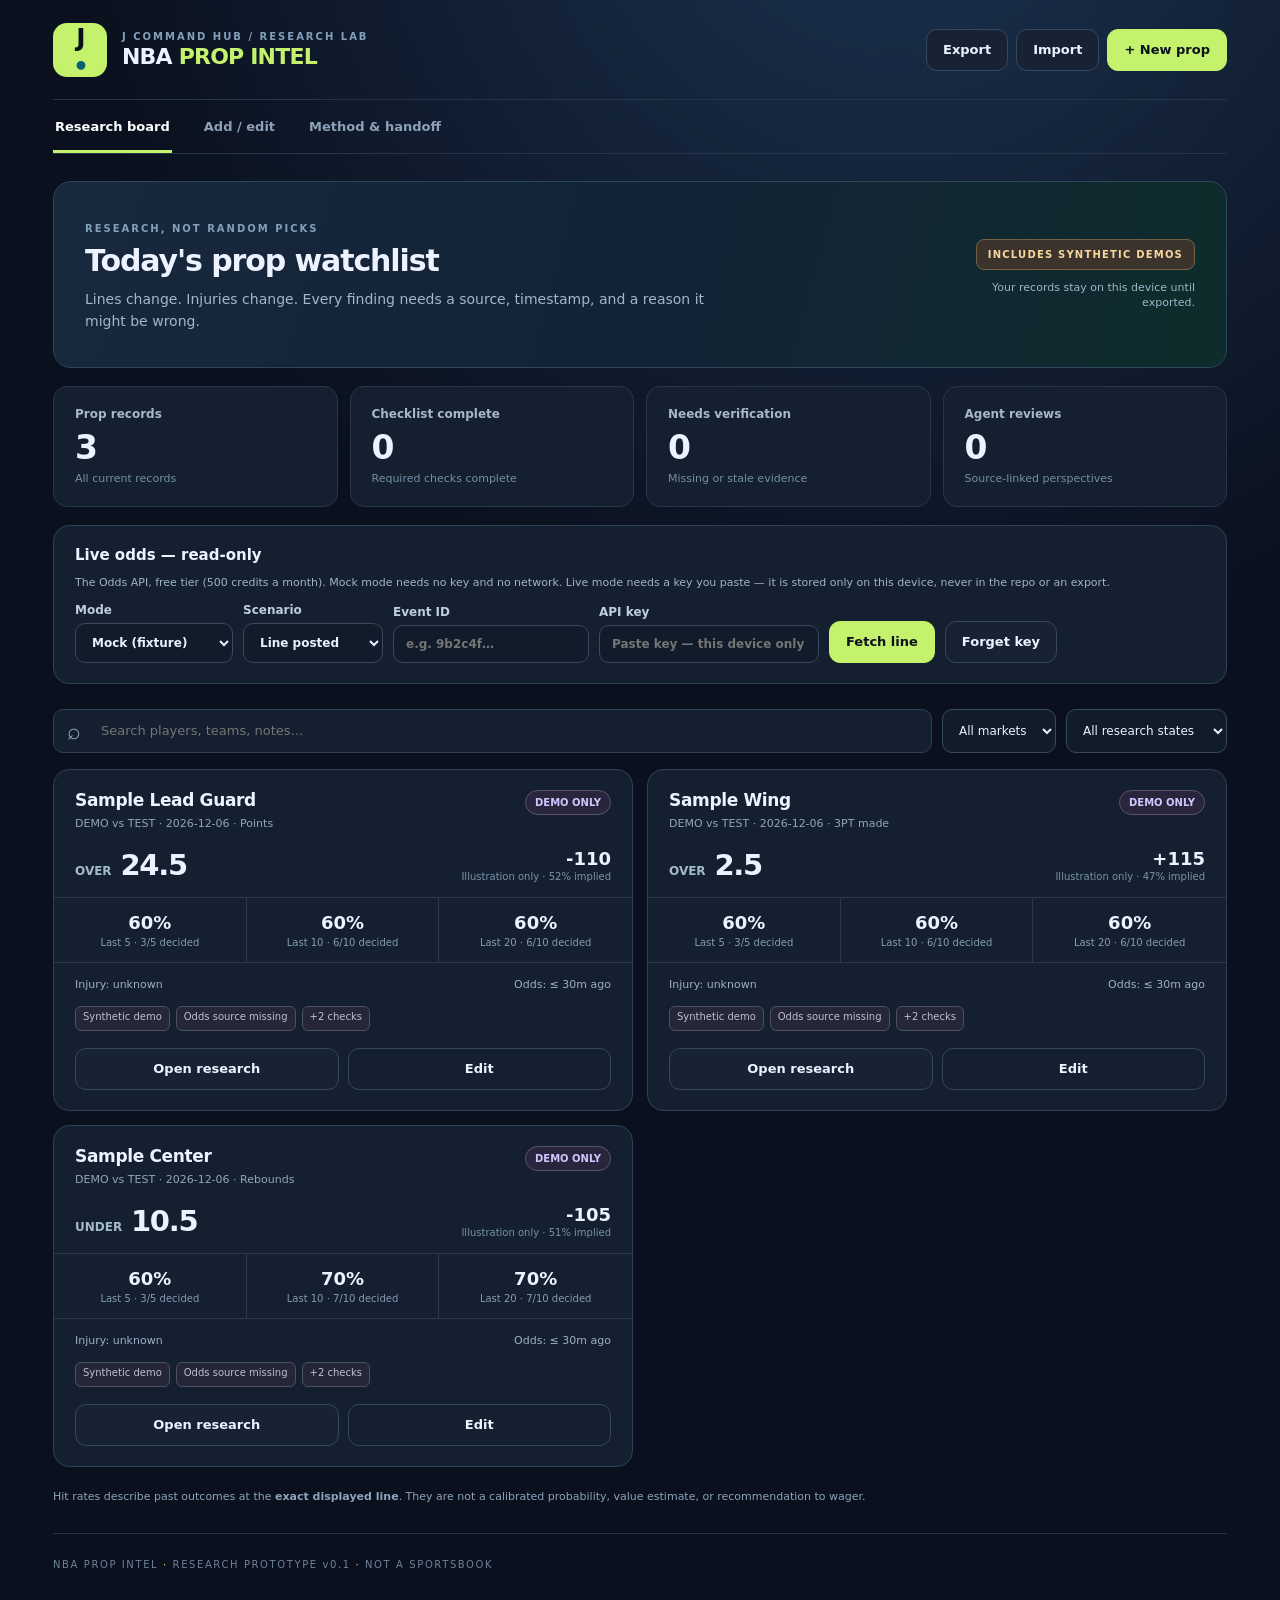
==== commit 8cdac246: "Mirror odds panel + adapter into single-file build Same panel, CSS, and adapter code as index.html, " ====
--- a/nba-prop-intel.html
+++ b/nba-prop-intel.html
@@ -5,9 +5,9 @@
   <meta name="theme-color" content="#0b1120"><meta name="description" content="Source-first NBA player prop research board for J Command Hub">
   <title>NBA Prop Intel · J Command Hub</title>
   <style>:root{font-family:Inter,ui-sans-serif,system-ui,-apple-system,Segoe UI,Arial,sans-serif;color:#ecf3ff;background:#0a101d;font-synthesis:none}*{box-sizing:border-box}body{margin:0;min-height:100vh;background:radial-gradient(circle at 70% -10%,#1b3350 0,transparent 42%),#0a101d}button,input,select,textarea{font:inherit}button{cursor:pointer}a{color:#75c8ee}a:hover{color:#adf0ff}.shell{max-width:1230px;margin:auto;padding:0 28px}.topbar{min-height:100px;display:flex;gap:16px;align-items:center;justify-content:space-between;border-bottom:1px solid #26344a}.identity{display:flex;gap:15px;align-items:center}.logo{width:54px;height:54px;display:grid;place-items:center;background:#c4f26c;color:#08101b;border-radius:14px;font-size:25px;font-weight:950;letter-spacing:-2px}.logo span{color:#0a6170}.eyebrow,.kicker{font-size:10px;letter-spacing:2px;font-weight:800;color:#83a0bb}.identity h1{margin:2px 0 0;font-size:22px;letter-spacing:-.8px}.identity h1 em{font-style:normal;color:#c4f26c}.head-actions{display:flex;gap:8px;align-items:center}.btn{border:1px solid #35475e;border-radius:11px;background:#182437;color:#ecf3ff;display:inline-flex;align-items:center;justify-content:center;min-height:42px;padding:9px 16px;font-size:13px;font-weight:750;text-decoration:none;transition:.15s}.btn:hover{filter:brightness(1.1)}.btn.primary{background:#c4f26c;border-color:#c4f26c;color:#0b111c}.btn.subtle{background:#172235}.btn.danger{color:#ffbcbc;border-color:#703f48;background:#321f2a}.nav{display:flex;gap:30px;border-bottom:1px solid #26344a}.tab{padding:19px 2px 16px;border:0;border-bottom:3px solid transparent;background:none;color:#8da2b8;font-size:13px;font-weight:700}.tab.active{border-color:#c4f26c;color:white}.view{display:none}.view.active{display:block}.hero{display:flex;gap:32px;justify-content:space-between;align-items:center;padding:35px 31px;margin:27px 0 18px;background:linear-gradient(105deg,#18283d,#132336 54%,#0e2c2b);border:1px solid #2d475a;border-radius:18px}.hero h2,.sectionhead h2{font-size:30px;line-height:1.12;letter-spacing:-1.1px;margin:8px 0}.hero p,.sectionhead p{font-size:14px;line-height:1.6;color:#a3b7cc;margin:10px 0 0;max-width:630px}.hero-right{display:flex;flex-direction:column;align-items:flex-end;gap:10px;max-width:220px}.mode{font-size:10px;letter-spacing:1.2px;font-weight:850;padding:9px 11px;color:#f6d79d;background:#3b332c;border:1px solid #726145;border-radius:8px}.small,.hero-right .small{font-size:11px;color:#9eb5c8;text-align:right;line-height:1.4}.metrics{display:grid;grid-template-columns:repeat(4,1fr);gap:12px}.metrics>div{background:#141f30;border:1px solid #27374a;border-radius:14px;padding:20px 21px}.metric-label{font-size:12px;font-weight:750;color:#a5b8cc}.metrics strong{display:block;font-size:33px;letter-spacing:-1px;margin:7px 0 0}.metrics small{font-size:11px;color:#7390a7}.toolbar{display:flex;gap:10px;align-items:center;margin:25px 0 16px}.searchwrap{display:flex;align-items:center;gap:8px;flex:1;background:#141f30;border:1px solid #304057;border-radius:10px;padding:0 13px;min-height:44px}.searchwrap span{color:#94afbe;font-size:23px}.searchwrap input{background:transparent;border:0;outline:0;color:#f6f9fe;min-width:0;width:100%;font-size:13px}.toolbar select,select,input,textarea{color:#e8f2ff;background:#111c2b;border:1px solid #394a60;border-radius:10px;padding:11px 12px;min-width:0}.toolbar select{font-size:12px;min-height:44px}.cardgrid{display:grid;grid-template-columns:repeat(2,minmax(0,1fr));gap:14px}.prop-card{border:1px solid #304057;border-radius:16px;background:#141f30;overflow:hidden}.prop-card-top{padding:20px 21px 13px;display:flex;justify-content:space-between;align-items:flex-start;gap:12px}.player{font-size:17px;letter-spacing:-.35px;font-weight:850}.match{color:#8fa7bc;font-size:11px;margin-top:7px}.state{border:1px solid #665840;border-radius:100px;padding:6px 9px;background:#343125;color:#f0d798;font-weight:800;font-size:10px;white-space:nowrap}.state.ready{border-color:#4a746b;color:#b2f4d6;background:#1f3933}.state.demo{border-color:#5a536b;background:#28253c;color:#d1c6ff}.prop-headline{display:flex;align-items:center;justify-content:space-between;padding:5px 21px 15px;gap:10px}.market-value{font-weight:900;font-size:29px;letter-spacing:-1.3px}.market-value small{font-size:12px;color:#a3bacc;font-weight:700;letter-spacing:0}.price-box{text-align:right}.price{font-size:18px;font-weight:850}.price-label{font-size:10px;color:#7893a8;margin-top:2px}.rate-grid{display:grid;grid-template-columns:repeat(3,1fr);border-top:1px solid #2b394b;border-bottom:1px solid #2b394b}.rate-cell{padding:14px 0;text-align:center;border-right:1px solid #2b394b}.rate-cell:last-child{border-right:0}.rate-cell strong{font-size:18px;display:block}.rate-cell small{font-size:10px;color:#829db2;display:block;margin-top:4px}.meta-line{display:flex;justify-content:space-between;gap:8px;padding:15px 21px;color:#9cb1c7;font-size:11px}.meta-line span{display:block}.flag-row{padding:0 21px;display:flex;gap:6px;flex-wrap:wrap;min-height:25px}.flag{font-size:10px;border:1px solid #4d5160;color:#c0bed0;background:#252738;border-radius:6px;padding:4px 7px}.card-actions{display:flex;padding:17px 21px 20px;gap:9px}.card-actions .btn{flex:1}.btn.ghost{background:transparent}.empty{grid-column:1/-1;border:1px dashed #42516b;border-radius:14px;padding:45px 20px;text-align:center;color:#9cb4c8}.empty strong{display:block;color:#ecf3ff;font-size:18px}.footnote{padding:21px 0 28px;color:#8da4bb;font-size:11px;line-height:1.6}.sectionhead{display:flex;align-items:center;justify-content:space-between;gap:15px;margin:32px 0 23px}.editor{border:1px solid #304057;background:#141f30;border-radius:16px;padding:22px 27px 30px;margin-bottom:35px}.editor h3{font-size:12px;color:#c4f26c;letter-spacing:1.4px;margin:28px 0 15px}.editor h3:first-child{margin-top:4px}.form-grid{display:grid;grid-template-columns:repeat(2,minmax(0,1fr));gap:14px 18px}.form-grid label, #reviewForm label{font-size:12px;font-weight:700;color:#bed0e0;display:flex;flex-direction:column;gap:6px}.form-grid label span{color:#c4f26c}.form-grid label.span2{grid-column:1/-1}.form-grid input,.form-grid select,.form-grid textarea,#reviewForm input,#reviewForm select,#reviewForm textarea{width:100%;outline:none}.form-grid small{color:#7996aa;line-height:1.5;font-size:11px;font-weight:400}.form-actions{display:flex;align-items:center;gap:12px;margin-top:28px;flex-wrap:wrap}.form-actions #formFeedback{font-size:12px;color:#c4f26c}.method-grid{display:grid;grid-template-columns:repeat(3,1fr);gap:14px;margin:22px 0}.method-grid article{background:#141f30;border:1px solid #2d4054;border-radius:14px;padding:21px}.method-grid h3{margin:0 0 8px;font-size:15px}.method-grid p{color:#9ab0c6;font-size:12px;line-height:1.65;margin:0}.callout{padding:20px 24px;border:1px solid #38505f;border-radius:14px;background:#122530;margin:23px 0 30px;color:#b4c8d9;font-size:13px;line-height:1.6}.callout strong{color:#ecf3ff}.callout p{margin:10px 0}.callout code{color:#c4f26c}footer{color:#6e8298;font-size:10px;letter-spacing:1.6px;border-top:1px solid #233247;padding:25px 0 40px}footer span{color:#c4f26c}dialog{color:#ecf3ff;max-width:720px;width:min(92vw,720px);max-height:91vh;overflow:auto;padding:24px;background:#121f2e;border:1px solid #42556d;border-radius:17px;box-shadow:0 16px 90px #000a}dialog::backdrop{background:#010914d0}.dialog-header{display:flex;align-items:flex-start;justify-content:space-between;gap:12px}.dialog-header h2{margin:8px 0}.close{border:0;background:#26364a;color:#fff;border-radius:8px;font-size:26px;width:36px;height:36px}.detail-section{border-top:1px solid #2b4156;padding:14px 0;font-size:13px;line-height:1.6;color:#b7cbdd;overflow-wrap:anywhere}.detail-section strong{color:white}.detail-section h3{margin:0 0 7px;color:#c4f26c;font-size:12px;letter-spacing:1px}.detail-section ul{margin:7px 0;padding-left:20px}.dialog-actions{display:flex;gap:10px;padding:15px 0;border-top:1px solid #2b4156}.dialog-actions button{flex:1}.review-item{border:1px solid #35495d;padding:10px;border-radius:9px;margin:8px 0;background:#1b2c3d}.review-item small{color:#8aadc0}#reviewEditor{border-top:1px solid #36465b;padding-top:10px}#reviewForm{display:grid;grid-template-columns:repeat(2,1fr);gap:12px}#reviewForm label:nth-last-of-type(1){grid-column:1/-1}#reviewForm button{grid-column:1/-1}.toast{position:fixed;bottom:20px;left:50%;transform:translateX(-50%);padding:13px 21px;border:1px solid #c4f26c;border-radius:9px;background:#20312a;color:#dfffbb;z-index:3;font-size:13px;box-shadow:0 10px 25px #000a}
-.vq-note{color:#9ab0c6;font-size:12px;margin:4px 0}.vq-controls{display:flex;gap:9px;flex-wrap:wrap;margin:8px 0}.vq-controls .btn{min-height:38px;padding:7px 13px;font-size:12px}.vq-status{display:inline-block;border:1px solid #665840;border-radius:100px;padding:3px 9px;margin-right:4px;font-weight:800;font-size:10px;letter-spacing:.6px;background:#343125;color:#f0d798;white-space:nowrap}.vq-ok{border-color:#4a746b;color:#b2f4d6;background:#1f3933}.vq-unavailable{border-color:#703f48;color:#ffbcbc;background:#321f2a}.vq-none{border-color:#4d5160;color:#c0bed0;background:#252738}.vq-mock{border-color:#5a536b;background:#28253c;color:#d1c6ff}.vq-error{color:#ffbcbc;border:1px solid #703f48;background:#321f2a;border-radius:9px;padding:8px 10px}.vq-warn{color:#f0d798}.vq-meta{font-size:12px;color:#9ab0c6}.vq-quotes{list-style:none;padding:0;margin:8px 0}.vq-quote{border:1px solid #35495d;padding:9px 10px;border-radius:9px;margin:6px 0;background:#1b2c3d}.vq-quote small{color:#8aadc0}
 @media(max-width:760px){.shell{padding:0 14px}.topbar{min-height:84px}.logo{width:42px;height:42px;font-size:21px;border-radius:10px}.identity{gap:10px}.identity h1{font-size:18px}.eyebrow{font-size:8px;letter-spacing:1.2px}.head-actions{gap:6px}.head-actions .btn{font-size:11px;padding:8px 10px;min-height:38px}.nav{gap:20px;overflow-x:auto}.tab{white-space:nowrap;padding:17px 0 14px}.hero{padding:24px 20px;margin-top:18px;display:block}.hero h2,.sectionhead h2{font-size:25px}.hero p{font-size:12px}.hero-right{max-width:none;align-items:flex-start;margin-top:17px}.hero-right .small{text-align:left}.metrics{grid-template-columns:repeat(2,1fr);gap:8px}.metrics>div{padding:15px}.metrics strong{font-size:27px}.toolbar{display:grid;grid-template-columns:1fr 1fr;gap:7px;margin-top:18px}.searchwrap{grid-column:1/-1}.toolbar select{width:100%}.cardgrid{grid-template-columns:1fr;gap:10px}.prop-card-top{padding:19px 18px 12px}.prop-headline{padding:4px 18px 14px}.flag-row{padding:0 18px}.meta-line{padding:15px 18px}.card-actions{padding:14px 18px 18px}.sectionhead{margin:23px 0 17px}.sectionhead .btn{font-size:11px;padding:8px}.editor{padding:15px;margin-bottom:20px}.form-grid{grid-template-columns:1fr;gap:12px}.form-grid label.span2{grid-column:auto}.method-grid{grid-template-columns:1fr}.method-grid article{padding:16px}footer{line-height:1.7}#reviewForm{grid-template-columns:1fr}#reviewForm label:nth-last-of-type(1),#reviewForm button{grid-column:auto}dialog{padding:18px}}
 @media(max-width:400px){.identity h1{font-size:16px}.head-actions .btn{padding:7px}.head-actions .btn.subtle{font-size:10px}.logo{width:38px;height:38px}.eyebrow{font-size:7px}}
+.odds-panel{border:1px solid #304057;background:#141f30;border-radius:16px;padding:20px 21px;margin:18px 0}.odds-panel h3{margin:0 0 6px;font-size:15px}.odds-panel .small{text-align:left;color:#9eb5c8}.odds-controls{display:flex;flex-wrap:wrap;gap:10px;align-items:flex-end;margin-top:12px}.odds-controls label{font-size:12px;font-weight:700;color:#bed0e0;display:flex;flex-direction:column;gap:6px}.odds-controls input,.odds-controls select{min-width:140px}.odds-controls #oddsEventId{min-width:180px}.odds-controls #oddsKey{min-width:220px}.odds-status{font-size:13px;margin:14px 0 0}.odds-status.ok{color:#b2f4d6}.odds-status.hold,.odds-status.unavailable,.odds-status.no_key{color:#f6d79d}.odds-badge{display:inline-block;font-size:10px;letter-spacing:1.2px;font-weight:850;padding:6px 9px;border-radius:8px;margin-top:14px}.odds-badge.mock{color:#d1c6ff;background:#28253c;border:1px solid #5a536b}.odds-badge.live{color:#b2f4d6;background:#1f3933;border:1px solid #4a746b}.odds-row{display:grid;grid-template-columns:repeat(2,minmax(0,1fr));gap:8px 18px;margin:12px 0 0;font-size:12px}.odds-row div{border-top:1px solid #2b394b;padding-top:8px;overflow-wrap:anywhere}.odds-row dt{color:#8fa7bc;font-size:11px}.odds-row dd{margin:3px 0 0;color:#ecf3ff}
 </style>
 </head>
 <body>
@@ -19,8 +19,9 @@
 <nav class="nav" aria-label="Main navigation"><button data-tab="board" class="tab active">Research board</button><button data-tab="editor" class="tab">Add / edit</button><button data-tab="method" class="tab">Method &amp; handoff</button></nav>
 <main>
 <section id="boardTab" class="view active">
-  <div class="hero"><div><span class="kicker">RESEARCH, NOT RANDOM PICKS</span><h2>Today's prop watchlist</h2><p>Lines change. Injuries change. Every finding needs a source, timestamp, and a reason it might be wrong.</p></div><div class="hero-right"><span id="modeBadge" class="mode">NO PROPS YET</span><span class="small">Your records stay on this device until exported.</span><label for="quoteBoardFile" class="btn subtle" tabindex="0" role="button" id="addQuotesBtn">Add quotes to the board</label><input id="quoteBoardFile" type="file" accept=".json,application/json" multiple hidden></div></div>
+  <div class="hero"><div><span class="kicker">RESEARCH, NOT RANDOM PICKS</span><h2>Today's prop watchlist</h2><p>Lines change. Injuries change. Every finding needs a source, timestamp, and a reason it might be wrong.</p></div><div class="hero-right"><span id="modeBadge" class="mode">DEMO DATA</span><span class="small">Your records stay on this device until exported.</span></div></div>
   <div class="metrics"><div><div class="metric-label">Prop records</div><strong id="totalMetric">0</strong><small>All current records</small></div><div><div class="metric-label">Checklist complete</div><strong id="readyMetric">0</strong><small>Required checks complete</small></div><div><div class="metric-label">Needs verification</div><strong id="verifyMetric">0</strong><small>Missing or stale evidence</small></div><div><div class="metric-label">Agent reviews</div><strong id="reviewsMetric">0</strong><small>Source-linked perspectives</small></div></div>
+  <section id="oddsPanel" class="odds-panel" aria-label="Live odds, read-only"><h3>Live odds — read-only</h3><p class="small">The Odds API, free tier (500 credits a month). Mock mode needs no key and no network. Live mode needs a key you paste — it is stored only on this device, never in the repo or an export.</p><div class="odds-controls"><label>Mode <select id="oddsMode"><option value="mock">Mock (fixture)</option><option value="live">Live (needs key)</option></select></label><label>Scenario <select id="oddsScenario"><option value="ok">Line posted</option><option value="noMarket">No market</option><option value="stale">Stale line</option></select></label><label>Event ID <input id="oddsEventId" placeholder="e.g. 9b2c4f…" maxlength="64"></label><label>API key <input id="oddsKey" type="password" autocomplete="off" placeholder="Paste key — this device only"></label><button id="oddsFetchBtn" class="btn primary" type="button">Fetch line</button><button id="oddsClearKeyBtn" class="btn subtle" type="button">Forget key</button></div><div id="oddsResult" role="status"></div></section>
   <div class="toolbar"><div class="searchwrap"><span aria-hidden="true">⌕</span><input id="searchInput" type="search" placeholder="Search players, teams, notes…" aria-label="Search prop records"></div><select id="marketFilter" aria-label="Filter market"><option value="all">All markets</option><option>Points</option><option>Rebounds</option><option>Assists</option><option>3PT made</option><option>PRA</option><option>PR</option><option>PA</option><option>RA</option><option>Steals</option><option>Blocks</option></select><select id="statusFilter" aria-label="Filter research state"><option value="all">All research states</option><option value="ready">Checklist complete</option><option value="verify">Needs verification</option><option value="demo">Demo only</option></select></div>
   <div id="boardList" class="cardgrid" aria-live="polite"></div><div class="footnote">Hit rates describe past outcomes at the <strong>exact displayed line</strong>. They are not a calibrated probability, value estimate, or recommendation to wager.</div>
 </section>
@@ -51,260 +52,7 @@
 <footer>NBA PROP INTEL <span>·</span> RESEARCH PROTOTYPE v0.1 <span>·</span> NOT A SPORTSBOOK</footer>
 </div>
 <dialog id="detailsDialog" aria-labelledby="detailsTitle"><div class="dialog-header"><div><span class="kicker">RESEARCH FILE</span><h2 id="detailsTitle">Player prop</h2></div><button id="closeDialog" aria-label="Close details" class="close">×</button></div><div id="detailsContent"></div><div class="dialog-actions"><button class="btn subtle" id="editFromDialog">Edit record</button><button class="btn primary" id="agentReviewBtn">Add agent review</button></div><div id="reviewEditor" hidden><h3>New independent review</h3><form id="reviewForm"><label>Research lane<select id="reviewRole"><option>Stats</option><option>Injury / rotation</option><option>Matchup</option><option>Market / price</option><option>Contrarian / audit</option></select></label><label>Verdict<select id="reviewVerdict"><option>Caution</option><option>Supports further research</option><option>Disputes thesis</option><option>Needs more data</option></select></label><label>Agent / researcher<input id="reviewAgent" required placeholder="Researcher or model"></label><label>Source URL<input id="reviewSource" type="url" placeholder="https://…"></label><label>Findings, counterevidence, limitations<textarea id="reviewNotes" required rows="3" placeholder="State checked facts and unknowns"></textarea></label><button type="submit" class="btn primary">Append review</button></form></div></dialog>
-<div id="toast" role="status" aria-live="polite" class="toast" hidden></div><script>
-/* NBA Prop Intel — read-only data adapter CONTRACT (v0.2-dev). Pure functions, no network, no keys.
-   Normalizes (a) The Odds API v4 event-odds responses into verified-quote records and
-   (b) BALLDONTLIE /v1/stats rows into game-log samples. Loaded by index.html (session 4) for the read-only
-   Verify quote panel, which only calls findQuotes on a user-loaded snapshot; still no network and no key here.
-   Fetching belongs in a server-side wrapper (keys never in this public repo or the browser). */
-(function (root) {
-  'use strict';
-  const PROVIDER_ODDS = 'the-odds-api';
-  const PROVIDER_STATS = 'balldontlie';
-  /* Only market keys verified in provider docs on 2026-11-11 are enabled. Others stay UNMAPPED until
-     confirmed via GET /v4/sports/basketball_nba/events/{id}/markets (do not guess keys). */
-  const MARKET_KEYS = { Points: 'player_points', Rebounds: 'player_rebounds', Assists: 'player_assists' };
-  const UNMAPPED_MARKETS = ['3PT made', 'PRA', 'PR', 'PA', 'RA', 'Steals', 'Blocks'];
-  const STAT_FIELDS = { Points: ['pts'], Rebounds: ['reb'], Assists: ['ast'], '3PT made': ['fg3m'], Steals: ['stl'], Blocks: ['blk'],
-    PRA: ['pts', 'reb', 'ast'], PR: ['pts', 'reb'], PA: ['pts', 'ast'], RA: ['reb', 'ast'] };
-  const DEFAULT_MAX_AGE_MS = 30 * 60 * 1000; // matches app's existing 30-minute quote rule
-  const QUOTE_REQUIRED = ['provider', 'book', 'event', 'player', 'market', 'side', 'line', 'price', 'source_url', 'collected_at'];
-
-  const normName = s => String(s ?? '').normalize('NFD').replace(/[\u0300-\u036f]/g, '').toLowerCase().replace(/[^a-z0-9 ]/g, '').replace(/\s+/g, ' ').trim();
-  const isAmerican = n => Number.isInteger(n) && Math.abs(n) >= 100 && Math.abs(n) <= 100000;
-  const isoOk = s => typeof s === 'string' && Number.isFinite(Date.parse(s));
-  const marketFromKey = key => Object.keys(MARKET_KEYS).find(k => MARKET_KEYS[k] === key) || null;
-
-  /* raw: parsed JSON of GET /v4/sports/basketball_nba/events/{eventId}/odds?regions=..&markets=..&oddsFormat=american
-     meta: { collectedAt: ISO time the request was made, sourceUrl: request URL WITHOUT apiKey }
-     Returns { quotes, rejected:[{reason,...}] }. A quote missing any required field is rejected, never defaulted. */
-  function normalizeEventOdds(raw, meta) {
-    const out = { quotes: [], rejected: [] };
-    const m = meta || {};
-    if (!raw || typeof raw !== 'object' || !Array.isArray(raw.bookmakers)) { out.rejected.push({ reason: 'Malformed response: no bookmakers array' }); return out; }
-    if (!isoOk(m.collectedAt) || !m.sourceUrl) { out.rejected.push({ reason: 'meta.collectedAt (ISO) and meta.sourceUrl are required' }); return out; }
-    if (/apikey=/i.test(m.sourceUrl)) { out.rejected.push({ reason: 'sourceUrl must not contain the API key' }); return out; }
-    const event = { id: raw.id, home_team: raw.home_team, away_team: raw.away_team, commence_time: raw.commence_time };
-    for (const bk of raw.bookmakers) for (const mk of (bk.markets || [])) {
-      const market = marketFromKey(mk.key);
-      if (!market) { out.rejected.push({ reason: 'Unmapped market key', market_key: mk.key, book: bk.key }); continue; }
-      for (const o of (mk.outcomes || [])) {
-        const q = { provider: PROVIDER_ODDS, book: bk.key, event, player: o.description, market, side: o.name, line: o.point, price: o.price,
-          source_url: m.sourceUrl, collected_at: m.collectedAt, provider_updated_at: mk.last_update || null };
-        const missing = QUOTE_REQUIRED.filter(f => q[f] == null || q[f] === '' || (f === 'event' && !event.id));
-        if (missing.length) { out.rejected.push({ reason: 'Missing required fields: ' + missing.join(','), book: bk.key }); continue; }
-        if (!['Over', 'Under'].includes(q.side)) { out.rejected.push({ reason: 'Unsupported side', side: q.side, book: bk.key }); continue; }
-        if (typeof q.line !== 'number' || !(q.line >= 0)) { out.rejected.push({ reason: 'Invalid line', book: bk.key }); continue; }
-        if (!isAmerican(q.price)) { out.rejected.push({ reason: 'Price not American odds (request oddsFormat=american)', price: q.price, book: bk.key }); continue; }
-        if (!isoOk(q.provider_updated_at)) { out.rejected.push({ reason: 'Missing market last_update (needed to judge staleness)', book: bk.key }); continue; }
-        out.quotes.push(q);
-      }
-    }
-    return out;
-  }
-
-  /* Exact player/market/side/line match only (no fuzzy names, no nearest line).
-     Staleness uses the provider's market-level last_update, not our fetch time.
-     Status: OK (>=1 fresh exact quote) | STALE (exact quotes exist, all too old) | UNAVAILABLE (none). Never synthesizes. */
-  function findQuotes(quotes, want, opts) {
-    const o = opts || {}; const now = o.now ? Date.parse(o.now) : Date.now(); const maxAge = o.maxAgeMs ?? DEFAULT_MAX_AGE_MS;
-    if (UNMAPPED_MARKETS.includes(want.market)) return { status: 'UNAVAILABLE', quotes: [], reason: `Market "${want.market}" has no verified provider key yet` };
-    const hits = (quotes || []).filter(q => normName(q.player) === normName(want.player) && q.market === want.market && q.side === want.side && q.line === Number(want.line));
-    if (!hits.length) return { status: 'UNAVAILABLE', quotes: [], reason: 'No verified quote available' };
-    const fresh = hits.filter(q => now - Date.parse(q.provider_updated_at) <= maxAge);
-    if (!fresh.length) return { status: 'STALE', quotes: hits, reason: `All matching quotes older than ${Math.round(maxAge / 60000)} minutes` };
-    return { status: 'OK', quotes: fresh, reason: '' };
-  }
-
-  /* rows: BALLDONTLIE GET /v1/stats `data` array for one player (any order). Requires ALL-STAR tier or higher (paid).
-     The provider does NOT classify DNP/inactive and says zero or missing minutes do not establish non-participation, so
-     rows with no positive minutes are EXCLUDED and counted as unverified participation, never silently scored as 0.
-     Returns { games (newest first, length<=n), selected_count, excluded, dnp_treatment, push_treatment, source, window }. */
-  function normalizeGameLog(rows, market, n, meta) {
-    const m = meta || {}; const fields = STAT_FIELDS[market];
-    const res = { provider: PROVIDER_STATS, market, requested_n: n, games: [], selected_count: 0, excluded: [],
-      dnp_treatment: 'Rows with minutes missing/0 are excluded as UNVERIFIED participation (provider gives no DNP status).',
-      push_treatment: 'Outcomes equal to the line are pushes and excluded from hit-rate denominators (app performance() behavior).',
-      source_url: m.sourceUrl || null, collected_at: m.collectedAt || null };
-    if (!fields) { res.status = 'UNAVAILABLE'; res.reason = `Unsupported market "${market}"`; return res; }
-    if (!m.sourceUrl || !isoOk(m.collectedAt)) { res.status = 'UNAVAILABLE'; res.reason = 'meta.sourceUrl and meta.collectedAt required'; return res; }
-    if (!Array.isArray(rows)) { res.status = 'UNAVAILABLE'; res.reason = 'Malformed rows'; return res; }
-    const parsed = [];
-    for (const r of rows) {
-      const g = r && r.game; const date = g && g.date;
-      if (!g || !/^\d{4}-\d{2}-\d{2}$/.test(date || '')) { res.excluded.push({ reason: 'Missing game date' }); continue; }
-      if (g.status_state !== 'final') { res.excluded.push({ date, game_id: g.id, reason: 'Game not final' }); continue; }
-      const mins = parseFloat(String(r.min ?? '').split(':')[0]) + (String(r.min ?? '').includes(':') ? parseFloat(String(r.min).split(':')[1]) / 60 : 0);
-      if (!(mins > 0)) { res.excluded.push({ date, game_id: g.id, reason: 'Participation unverified (minutes missing or 0)' }); continue; }
-      const vals = fields.map(f => r[f]);
-      if (vals.some(v => typeof v !== 'number' || !Number.isFinite(v) || v < 0)) { res.excluded.push({ date, game_id: g.id, reason: 'Stat field missing/invalid' }); continue; }
-      parsed.push({ date, game_id: g.id, minutes: Math.round(mins * 10) / 10, value: vals.reduce((a, b) => a + b, 0) });
-    }
-    parsed.sort((a, b) => b.date.localeCompare(a.date) || b.game_id - a.game_id);
-    res.games = parsed.slice(0, n); res.selected_count = res.games.length;
-    res.status = res.selected_count ? (res.selected_count < n ? 'PARTIAL' : 'OK') : 'UNAVAILABLE';
-    if (res.status === 'UNAVAILABLE') res.reason = 'No verified games in sample';
-    res.window = res.games.length ? { newest: res.games[0].date, oldest: res.games[res.games.length - 1].date } : null;
-    return res;
-  }
-
-  const api = { PROVIDER_ODDS, PROVIDER_STATS, MARKET_KEYS, UNMAPPED_MARKETS, DEFAULT_MAX_AGE_MS, QUOTE_REQUIRED, normName, normalizeEventOdds, findQuotes, normalizeGameLog };
-  if (typeof module !== 'undefined' && module.exports) module.exports = api; else root.PropIntelAdapter = api;
-})(typeof globalThis !== 'undefined' ? globalThis : this);
-</script><script>
-/* NBA Prop Intel — read-only "Verify quote" helpers (v0.2-dev). Pure functions: no network, no keys, no storage.
-   Parses a CLI snapshot ({meta, quotes, rejected, quota} written by scripts/fetch-event-odds.js) that the USER
-   provides, and matches one research record through PropIntelAdapter.findQuotes (exact player/market/side/line only).
-   Never reads a record's own odds/sportsbook and never synthesizes a quote. Loaded snapshots are held in memory only. */
-(function (root) {
-  'use strict';
-  const A = (typeof module !== 'undefined' && module.exports) ? require('./odds-adapter.js') : root.PropIntelAdapter;
-  const MAX_BYTES = 5000000;
-  const KEY_RE = /api[_-]?key\s*=|[?&]key=/i; // a credential in a URL query string
-  const esc = s => String(s ?? '').replace(/[&<>"']/g, c => ({ '&': '&amp;', '<': '&lt;', '>': '&gt;', '"': '&quot;', "'": '&#39;' }[c]));
-  const isoOk = s => typeof s === 'string' && Number.isFinite(Date.parse(s));
-  const isAmerican = n => Number.isInteger(n) && Math.abs(n) >= 100 && Math.abs(n) <= 100000;
-  const fmtOdd = n => `${n > 0 ? '+' : ''}${n}`;
-  const safeURL = s => { try { const u = new URL(String(s)); return u.protocol === 'https:' && !KEY_RE.test(u.search) ? u.href : ''; } catch { return ''; } };
-  const when = s => isoOk(s) ? new Date(s).toLocaleString() : 'not recorded';
-
-  function quoteProblem(q) {
-    if (!q || typeof q !== 'object' || Array.isArray(q)) return 'not an object';
-    const missing = A.QUOTE_REQUIRED.filter(f => q[f] == null || q[f] === '');
-    if (missing.length) return 'missing ' + missing.join(',');
-    if (q.provider !== A.PROVIDER_ODDS) return 'unknown provider';
-    if (typeof q.event !== 'object' || !q.event.id) return 'missing event id';
-    if (!['Over', 'Under'].includes(q.side)) return 'unsupported side';
-    if (typeof q.line !== 'number' || !(q.line >= 0)) return 'invalid line';
-    if (!isAmerican(q.price)) return 'price not American odds';
-    if (!isoOk(q.collected_at) || !isoOk(q.provider_updated_at)) return 'missing/invalid timestamps';
-    if (!safeURL(q.source_url)) return 'source_url missing or not a credential-free https URL';
-    return '';
-  }
-
-  /* text: file contents. Returns { ok:true, snapshot:{name, meta, quotes, mock, rejectedCount} } or { ok:false, error }.
-     Fails closed: any credential, malformed quote, or non-snapshot shape refuses the WHOLE file (no partial quotes). */
-  function parseSnapshotText(text, name) {
-    const fail = error => ({ ok: false, error });
-    if (typeof text !== 'string' || !text.trim()) return fail('File is empty.');
-    if (text.length > MAX_BYTES) return fail('Snapshot must be under 5 MB.');
-    let obj; try { obj = JSON.parse(text); } catch { return fail('File is not valid JSON.'); }
-    if (!obj || typeof obj !== 'object' || Array.isArray(obj)) return fail('Not a snapshot: expected an object with meta and quotes.');
-    // Credential check first, on every source_url / sourceUrl anywhere in the file.
-    const urls = []; (function walk(v, k) { if (Array.isArray(v)) v.forEach(x => walk(x)); else if (v && typeof v === 'object') Object.keys(v).forEach(key => walk(v[key], key)); else if ((k === 'source_url' || k === 'sourceUrl') && v != null) urls.push(String(v)); })(obj);
-    if (urls.some(u => KEY_RE.test(u))) return fail('Refused: a source URL in this file contains an API key. Delete the file and re-run the CLI; no quotes were loaded.');
-    if (Array.isArray(obj.bookmakers) && !('quotes' in obj)) return fail('This is a raw Odds API response, not a CLI snapshot. Run scripts/fetch-event-odds.js and load the .snapshot.json it writes.');
-    if (obj.schema === 'j-nba-prop-intel') return fail('This is a research-board export, not an odds snapshot. Use Import on the board for that file.');
-    if (!obj.meta || typeof obj.meta !== 'object' || !Array.isArray(obj.quotes)) return fail('Not a snapshot: expected {meta, quotes, ...} from scripts/fetch-event-odds.js.');
-    if (obj.meta.provider !== A.PROVIDER_ODDS || !isoOk(obj.meta.collectedAt)) return fail('Not a snapshot: meta.provider must be "the-odds-api" and meta.collectedAt an ISO time.');
-    const bad = obj.quotes.map((q, i) => [i, quoteProblem(q)]).filter(x => x[1]);
-    if (bad.length) return fail(`Refused: ${bad.length} quote(s) are malformed (first: #${bad[0][0]} ${bad[0][1]}). No quotes were loaded.`);
-    return { ok: true, snapshot: { name: String(name || 'snapshot'), meta: obj.meta, quotes: obj.quotes,
-      mock: !!(obj._MOCK || obj.meta.mock), rejectedCount: Array.isArray(obj.rejected) ? obj.rejected.length : 0 } };
-  }
-
-  /* Verify one record against a loaded snapshot. Uses ONLY player/market/side/line from the record. */
-  function verifyRecord(snapshot, record, opts) {
-    if (!snapshot) return { status: 'NOT_LOADED', quotes: [], reason: 'No snapshot loaded' };
-    const res = A.findQuotes(snapshot.quotes, { player: record.player, market: record.market, side: record.side, line: record.line }, opts);
-    return { status: res.status, quotes: res.status === 'UNAVAILABLE' ? [] : res.quotes, reason: res.reason };
-  }
-
-  function localDate(iso) { const d = new Date(iso); return `${d.getFullYear()}-${String(d.getMonth() + 1).padStart(2, '0')}-${String(d.getDate()).padStart(2, '0')}`; }
-
-  /* HTML for the panel body (everything below the heading + file control). state: {snapshot, error}. */
-  function renderPanelBody(state, record, opts) {
-    const o = opts || {}; const now = o.now ? Date.parse(o.now) : Date.now();
-    const s = state || {};
-    const out = [];
-    if (s.error) out.push(`<p class="vq-error" role="alert">${esc(s.error)}</p>`);
-    if (!s.snapshot) {
-      out.push(`<p class="vq-empty"><span class="vq-status vq-none">NO SNAPSHOT LOADED</span> No search has run. Load a <code>.snapshot.json</code> written by <code>scripts/fetch-event-odds.js</code> (git-ignored under <code>data/snapshots/</code>) to check this exact player, market, side and line.</p>`);
-      return out.join('');
-    }
-    const sn = s.snapshot, m = sn.meta;
-    out.push(`<p class="vq-meta">${sn.mock ? '<span class="vq-status vq-mock">MOCK FIXTURE · NOT REAL ODDS</span> ' : ''}File: ${esc(sn.name)} · ${sn.quotes.length} quotes · collected ${esc(when(m.collectedAt))}${m.eventId ? ` · event ${esc(m.eventId)}` : ''}</p>`);
-    const v = verifyRecord(sn, record, o);
-    const want = `${esc(record.player)} · ${esc(record.side)} ${esc(record.line)} ${esc(record.market)}`;
-    if (v.status === 'UNAVAILABLE') {
-      out.push(`<p><span class="vq-status vq-unavailable" data-status="UNAVAILABLE">UNAVAILABLE</span> ${esc(v.reason)} for ${want}. Exact match only — no nearest line, no fuzzy name, no substitute price.</p>`);
-      return out.join('');
-    }
-    out.push(v.status === 'OK'
-      ? `<p><span class="vq-status vq-ok" data-status="OK">OK</span> ${v.quotes.length} fresh exact quote(s) for ${want} (provider update ≤ 30 min old). This verifies a price only; it is not a pick.</p>`
-      : `<p><span class="vq-status vq-stale" data-status="STALE">STALE</span> ${esc(v.reason)}. Exact quotes shown for reference only; re-run the CLI before relying on any price.</p>`);
-    const ev = v.quotes[0].event || {};
-    if (ev.commence_time && isoOk(ev.commence_time) && localDate(ev.commence_time) !== record.gameDate) out.push(`<p class="vq-warn">Event starts ${esc(when(ev.commence_time))}, which is not the record's game date ${esc(record.gameDate)}. Confirm this is the same game.</p>`);
-    out.push('<ul class="vq-quotes">' + v.quotes.map(q => {
-      const age = Math.round((now - Date.parse(q.provider_updated_at)) / 60000); const url = safeURL(q.source_url); const e = q.event || {};
-      return `<li class="vq-quote"><strong>${esc(q.book)}</strong> ${esc(fmtOdd(q.price))} · ${esc(q.side)} ${esc(q.line)} ${esc(q.market)}<br><small>Provider updated ${esc(when(q.provider_updated_at))} (${age} min ago) · collected ${esc(when(q.collected_at))} · ${esc(e.away_team)} at ${esc(e.home_team)}${e.commence_time ? `, starts ${esc(when(e.commence_time))}` : ''} · ${url ? `<a href="${esc(url)}" target="_blank" rel="noopener noreferrer">Request URL (no key) ↗</a>` : 'source not shown'}</small></li>`;
-    }).join('') + '</ul>');
-    return out.join('');
-  }
-
-  /* ---- Snapshot -> board records ("Add quotes to the board"). Pure; caller saves. ----
-     Rule (documented in ARCHITECTURE): per event + player + market, take the MAIN line = the line quoted by the most
-     book/side pairs (tie -> lower line). One record per side offered at that line. Price comes from the first book in
-     BOOK_ORDER that has an exact quote (a fixed order, NOT the best price). Only pregame events (commence_time > now).
-     freshOnly (default true): only quotes findQuotes calls OK (provider update <= 30 min). Never invents logs,
-     injury, role or matchup notes. A MOCK snapshot produces demo:true records (labelled DEMO ONLY), never live-looking. */
-  const BOOK_ORDER = ['draftkings', 'fanduel', 'betmgm', 'caesars', 'betrivers', 'espnbet', 'fanatics', 'bovada', 'betonlineag'];
-  const bookRank = b => { const i = BOOK_ORDER.indexOf(b); return i < 0 ? BOOK_ORDER.length : i; };
-  const slug = s => A.normName(s).replace(/ /g, '-');
-  const chicagoDate = iso => new Intl.DateTimeFormat('en-CA', { timeZone: 'America/Chicago', year: 'numeric', month: '2-digit', day: '2-digit' }).format(new Date(iso));
-  function recordId(q) { return `odds-${String(q.event.id).replace(/[^A-Za-z0-9-]/g, '').slice(0, 40)}-${slug(q.player)}-${slug(q.market)}-${q.side.toLowerCase()}-${q.line}`.slice(0, 100); }
-
-  function snapshotToRecords(snapshot, opts) {
-    const o = opts || {}; const nowIso = o.now || new Date().toISOString(); const now = Date.parse(nowIso);
-    const freshOnly = o.freshOnly !== false;
-    const res = { records: [], skipped: { started: 0, stale: 0 }, mock: !!(snapshot && snapshot.mock) };
-    if (!snapshot || !Array.isArray(snapshot.quotes)) return res;
-    const groups = new Map();
-    for (const q of snapshot.quotes) {
-      if (!(Date.parse(q.event.commence_time) > now)) { res.skipped.started++; continue; }
-      const k = [q.event.id, A.normName(q.player), q.market].join('|');
-      if (!groups.has(k)) groups.set(k, []); groups.get(k).push(q);
-    }
-    for (const qs of groups.values()) {
-      const count = new Map(); for (const q of qs) count.set(q.line, (count.get(q.line) || 0) + 1);
-      const main = [...count.entries()].sort((a, b) => b[1] - a[1] || a[0] - b[0])[0][0];
-      for (const side of ['Over', 'Under']) {
-        const atLine = qs.filter(q => q.line === main && q.side === side); if (!atLine.length) continue;
-        const f = A.findQuotes(atLine, { player: atLine[0].player, market: atLine[0].market, side, line: main }, { now: nowIso });
-        if (f.status !== 'OK' && (freshOnly || f.status !== 'STALE')) { res.skipped.stale++; continue; }
-        const q = [...f.quotes].sort((a, b) => bookRank(a.book) - bookRank(b.book) || a.book.localeCompare(b.book))[0];
-        const ev = q.event; const others = new Set(atLine.map(x => x.book)).size;
-        const reason = (res.mock ? 'MOCK FIXTURE — synthetic test data, not real odds. ' : '') +
-          `Imported from a The Odds API snapshot (${q.book}, provider update ${q.provider_updated_at}; ${others} book(s) quote this line). ` +
-          `Game: ${ev.away_team} at ${ev.home_team}, starts ${ev.commence_time}. This is a price, not a pick. ` +
-          'Still needed before any decision: player team, injury/minutes, and a source-linked game log.';
-        res.records.push({ id: (res.mock ? 'mock-' : '') + recordId(q), demo: res.mock, player: q.player, team: '', opponent: '', gameDate: chicagoDate(ev.commence_time),
-          market: q.market, side: q.side, line: q.line, odds: q.price, sportsbook: q.book, oddsCaptured: q.provider_updated_at, oddsSource: q.source_url,
-          recentGames: [], statSource: '', roleNotes: '', injuryStatus: 'unknown', injuryChecked: '', injurySource: '', matchupNotes: '',
-          verdict: 'HOLD', reviewer: res.mock ? 'MOCK fixture import' : 'Odds API snapshot import', reason, reviews: [], createdAt: nowIso, updatedAt: nowIso });
-      }
-    }
-    return res;
-  }
-
-  /* Adds new records and refreshes the price fields of records with the same id. Never removes or alters any other record. */
-  function mergeImported(existing, incoming, nowIso) {
-    const out = existing.slice(); const byId = new Map(out.map((r, i) => [r.id, i])); let added = 0, updated = 0; const fresh = [];
-    for (const r of incoming) {
-      const hit = byId.has(r.id) && byId.get(r.id) >= 0 ? out[byId.get(r.id)] : null;
-      if (hit && !!hit.demo !== !!r.demo) continue; // synthetic data never refreshes a real record (or vice versa)
-      if (hit) { const cur = hit; out[byId.get(r.id)] = { ...cur, odds: r.odds, sportsbook: r.sportsbook, oddsCaptured: r.oddsCaptured, oddsSource: r.oddsSource, updatedAt: nowIso || r.updatedAt }; updated++; }
-      else if (byId.get(r.id) === -1) { const i = fresh.findIndex(x => x.id === r.id); if (!!fresh[i].demo === !!r.demo) fresh[i] = r; } // same prop twice in one batch: later file wins
-      else { fresh.push(r); byId.set(r.id, -1); added++; }
-    }
-    return { records: fresh.concat(out), added, updated };
-  }
-
-  const api = { parseSnapshotText, verifyRecord, renderPanelBody, quoteProblem, snapshotToRecords, mergeImported, BOOK_ORDER, MAX_BYTES };
-  if (typeof module !== 'undefined' && module.exports) module.exports = api; else root.PropIntelVerify = api;
-})(typeof globalThis !== 'undefined' ? globalThis : this);
-</script><script>
-/* NBA Prop Intel v0.1 | local-only prototype. No live feeds, no seeded sample props, and no automatic wagers. */
+<div id="toast" role="status" aria-live="polite" class="toast" hidden></div><script>/* NBA Prop Intel v0.1 | local-only prototype. No live feeds and no automatic wagers. */
 'use strict';
 const KEY='j-nba-prop-intel-v0.1';
 const $=id=>document.getElementById(id);
@@ -320,11 +68,12 @@
 const fmtPct=p=>p==null?'—':`${(p*100).toFixed(0)}%`;
 const fmtOdd=n=>n==null?'—':`${n>0?'+':''}${n}`;
 const timeLabel=s=>s&&Number.isFinite(new Date(s).getTime())?new Date(s).toLocaleString(): 'Not recorded';
-/* No seeded sample props (owner decision 2026-11-11: no fake numbers). Older versions saved three synthetic demo records
-   (ids demo-one/two/three, demo:true); load() drops any demo record it finds so they disappear for returning visitors. */
-const LEGACY_DEMO_IDS=['demo-one','demo-two','demo-three'];
-const isDemo=r=>!!r.demo||LEGACY_DEMO_IDS.includes(r.id);
-let records=[];let selectedId=null;let saveBlocked=false;
+const sample=[
+ {id:'demo-one',demo:true,player:'Sample Lead Guard',team:'DEMO',opponent:'TEST',gameDate:today(),market:'Points',side:'Over',line:24.5,odds:-110,sportsbook:'Illustration only',oddsCaptured:new Date().toISOString(),oddsSource:'',recentGames:[27,22,31,29,18,26,24,35,21,28],statSource:'',roleNotes:'Synthetic values for demonstrating the dashboard; these are not real NBA statistics.',injuryStatus:'unknown',injuryChecked:'',injurySource:'',matchupNotes:'No real opponent analysis has been performed.',verdict:'HOLD',reviewer:'Demo system',reason:'No real market data or source verification.',reviews:[],createdAt:new Date().toISOString(),updatedAt:new Date().toISOString()},
+ {id:'demo-two',demo:true,player:'Sample Wing',team:'DEMO',opponent:'TEST',gameDate:today(),market:'3PT made',side:'Over',line:2.5,odds:115,sportsbook:'Illustration only',oddsCaptured:new Date().toISOString(),oddsSource:'',recentGames:[3,1,4,2,5,3,0,4,2,3],statSource:'',roleNotes:'Synthetic game log.',injuryStatus:'unknown',injuryChecked:'',injurySource:'',matchupNotes:'No source-backed matchup notes.',verdict:'HOLD',reviewer:'Demo system',reason:'Demo only; not suitable for decisions.',reviews:[],createdAt:new Date().toISOString(),updatedAt:new Date().toISOString()},
+ {id:'demo-three',demo:true,player:'Sample Center',team:'DEMO',opponent:'TEST',gameDate:today(),market:'Rebounds',side:'Under',line:10.5,odds:-105,sportsbook:'Illustration only',oddsCaptured:new Date().toISOString(),oddsSource:'',recentGames:[9,12,7,11,8,6,13,10,9,8],statSource:'',roleNotes:'Synthetic game log.',injuryStatus:'unknown',injuryChecked:'',injurySource:'',matchupNotes:'No source-backed matchup notes.',verdict:'HOLD',reviewer:'Demo system',reason:'Demo only.',reviews:[],createdAt:new Date().toISOString(),updatedAt:new Date().toISOString()}
+];
+let records=[];let selectedId=null;
 function normalRecord(x){
  if(!x||typeof x!=='object'||Array.isArray(x))throw Error('Record must be an object');
  if(!String(x.player||'').trim()||!/^\d{4}-\d{2}-\d{2}$/.test(x.gameDate||''))throw Error('Player and YYYY-MM-DD game date are required');
@@ -334,11 +83,10 @@
  const recent=Array.isArray(x.recentGames)?x.recentGames:[];
  if(recent.length>82||recent.some(v=>typeof v!=='number'||!Number.isFinite(v)||v<0||v>500))throw Error('Game logs must be valid nonnegative numbers (up to 82)');
  const str=(v,len=3000)=>String(v??'').slice(0,len);
- return {id:str(x.id||uid(),100),demo:!!x.demo,player:str(x.player,100).trim(),team:str(x.team,12),opponent:str(x.opponent,12),gameDate:x.gameDate,market:x.market,side:x.side,line:Number(x.line),odds:Number(x.odds),sportsbook:str(x.sportsbook,100),oddsCaptured:str(x.oddsCaptured,60),oddsSource:validURL(x.oddsSource),recentGames:recent,statSource:validURL(x.statSource),roleNotes:str(x.roleNotes),injuryStatus:allowedInjuries.includes(x.injuryStatus)?x.injuryStatus:'unknown',injuryChecked:str(x.injuryChecked,60),injurySource:validURL(x.injurySource),matchupNotes:str(x.matchupNotes),verdict:['watch','research','pass'].includes(x.verdict)?x.verdict:'HOLD',reviewer:str(x.reviewer,80),reason:str(x.reason),reviews:(Array.isArray(x.reviews)?x.reviews:[]).slice(0,200).map(r=>({id:str(r.id||uid(),100),role:str(r.role,100),verdict:str(r.verdict,100),agent:str(r.agent,100),source:validURL(r.source),notes:str(r.notes,3000),timestamp:str(r.timestamp,60)})),createdAt:str(x.createdAt||new Date().toISOString(),60),updatedAt:str(x.updatedAt||new Date().toISOString(),60)};
+ return {id:str(x.id||uid(),100),demo:!!x.demo,player:str(x.player,100).trim(),team:str(x.team,12),opponent:str(x.opponent,12),gameDate:x.gameDate,market:x.market,side:x.side,line:Number(x.line),odds:Number(x.odds),sportsbook:str(x.sportsbook,100),oddsCaptured:str(x.oddsCaptured,60),oddsSource:validURL(x.oddsSource),recentGames:recent,statSource:validURL(x.statSource),roleNotes:str(x.roleNotes),injuryStatus:allowedInjuries.includes(x.injuryStatus)?x.injuryStatus:'unknown',injuryChecked:str(x.injuryChecked,60),injurySource:validURL(x.injurySource),matchupNotes:str(x.matchupNotes),verdict:['HOLD','LEAN','PASS','VALUE GONE'].includes(x.verdict)?x.verdict:({watch:'HOLD',research:'HOLD',pass:'PASS'}[x.verdict]||'HOLD'),reviewer:str(x.reviewer,80),reason:str(x.reason),reviews:(Array.isArray(x.reviews)?x.reviews:[]).slice(0,200).map(r=>({id:str(r.id||uid(),100),role:str(r.role,100),verdict:str(r.verdict,100),agent:str(r.agent,100),source:validURL(r.source),notes:str(r.notes,3000),timestamp:str(r.timestamp,60)})),createdAt:str(x.createdAt||new Date().toISOString(),60),updatedAt:str(x.updatedAt||new Date().toISOString(),60)};
 }
-function backupCorrupt(raw){const k=`${KEY}-corrupt-backup-${Date.now()}`;try{localStorage.setItem(k,raw);return k}catch(e){console.error('Corrupt-data backup failed',e);return null}}
-function load(){let raw=null;try{raw=localStorage.getItem(KEY);if(!raw){records=[];return}const saved=JSON.parse(raw);if(!Array.isArray(saved)||saved.length>1000)throw Error('Invalid saved database');const all=saved.map(normalRecord);records=all.filter(r=>!isDemo(r));if(records.length!==all.length&&!saveBlocked)save()}catch(e){records=[];const bk=raw?backupCorrupt(raw):null;saveBlocked=!!raw&&!bk;console.warn('Saved data could not be read',e);showToast(bk?`Saved data could not be read. The raw copy was preserved under browser storage key ${bk}; new records will start a fresh list.`:'Saved data could not be read and a backup copy could NOT be made. Do not save new records until you have copied your raw browser storage.')}}
-function save(){if(saveBlocked){showToast('Saving is blocked: unreadable saved data has no backup. Copy your raw browser storage first.');return false}try{localStorage.setItem(KEY,JSON.stringify(records));return true}catch(e){showToast('Storage failed. Export your records to avoid loss.');console.error(e);return false}}
+function load(){try{const raw=localStorage.getItem(KEY);if(!raw){records=sample;save();return}const saved=JSON.parse(raw);if(!Array.isArray(saved)||saved.length>1000)throw Error('Invalid saved database');records=saved.map(normalRecord)}catch(e){console.warn('Saved data could not be parsed; no overwrite performed',e);records=[];showToast('Saved data could not be read. It was NOT overwritten. Export is unavailable until repaired.')}}
+function save(){try{localStorage.setItem(KEY,JSON.stringify(records));return true}catch(e){showToast('Storage failed. Export your records to avoid loss.');console.error(e);return false}}
 function implied(odds){return odds<0?-odds/(-odds+100):100/(odds+100)}
 function performance(r,n){const arr=r.recentGames.slice(0,n);if(!arr.length)return null;let hit=0,push=0;for(const v of arr){if(v===r.line){push++;continue}if(r.side==='Over'?v>r.line:v<r.line)hit++}const decisions=arr.length-push;return {n:arr.length,hit,push,decisions,p:decisions?hit/decisions:null,mean:arr.reduce((a,b)=>a+b,0)/arr.length}}
 function hoursSince(s){const d=new Date(s);return Number.isFinite(d.getTime())?(Date.now()-d.getTime())/3600000:Infinity}
@@ -346,8 +94,8 @@
 function state(r){if(r.demo)return'demo';return flags(r).length?'verify':'ready'}
 function showToast(t){const el=$('toast');if(!el)return;el.textContent=t;el.hidden=false;clearTimeout(showToast.timer);showToast.timer=setTimeout(()=>el.hidden=true,3300)}
 function render(){const q=$('searchInput').value.trim().toLowerCase(),market=$('marketFilter').value,s=$('statusFilter').value;const visible=records.filter(r=>(!q||[r.player,r.team,r.opponent,r.market,r.reason,r.roleNotes,r.matchupNotes].some(x=>String(x).toLowerCase().includes(q)))&&(market==='all'||r.market===market)&&(s==='all'||state(r)===s));
- $('totalMetric').textContent=records.length;$('readyMetric').textContent=records.filter(r=>state(r)==='ready').length;$('verifyMetric').textContent=records.filter(r=>state(r)==='verify').length;$('reviewsMetric').textContent=records.reduce((n,r)=>n+r.reviews.length,0);$('modeBadge').textContent=records.some(r=>r.demo)?'INCLUDES SYNTHETIC DEMOS':records.length?'YOUR RESEARCH RECORDS':'NO PROPS YET';
- const box=$('boardList');box.innerHTML=visible.length?visible.map(r=>{const st=state(r),p=implied(r.odds),fs=flags(r).slice(0,2),stats=[5,10,20].map(n=>performance(r,n));return `<article class="prop-card" data-id="${escapeHTML(r.id)}"><div class="prop-card-top"><div><div class="player">${escapeHTML(r.player)}</div><div class="match">${escapeHTML(r.team||'Team ?')} vs ${escapeHTML(r.opponent||'Opponent ?')} · ${escapeHTML(r.gameDate)} · ${escapeHTML(r.market)}</div></div><span class="state ${st}">${st==='ready'?'CHECKLIST COMPLETE':st==='demo'?'DEMO ONLY':'VERIFY'}</span></div><div class="prop-headline"><div class="market-value"><small>${escapeHTML(r.side.toUpperCase())}</small> ${escapeHTML(r.line)}</div><div class="price-box"><div class="price">${fmtOdd(r.odds)}</div><div class="price-label">${escapeHTML(r.sportsbook||'Book unknown')} · ${fmtPct(p)} implied</div></div></div><div class="rate-grid">${stats.map((p,i)=>`<div class="rate-cell"><strong>${p?fmtPct(p.p):'—'}</strong><small>Last ${[5,10,20][i]} · ${p?`${p.hit}/${p.decisions} decided`:'No games'}</small></div>`).join('')}</div><div class="meta-line"><span>Injury: ${escapeHTML(r.injuryStatus)}</span><span>Odds: ${hoursSince(r.oddsCaptured)<=.5?'≤ 30m ago':timeLabel(r.oddsCaptured)}</span></div><div class="flag-row">${fs.map(x=>`<span class="flag">${escapeHTML(x)}</span>`).join('')}${flags(r).length>2?`<span class="flag">+${flags(r).length-2} checks</span>`:''}</div><div class="card-actions"><button class="btn subtle inspect" data-id="${escapeHTML(r.id)}">Open research</button><button class="btn ghost edit" data-id="${escapeHTML(r.id)}">Edit</button></div></article>`}).join(''):`<div class="empty">${records.length?'<strong>No matching props</strong><p>Change your filters, or add one with real odds and source-linked stats.</p>':'<strong>No props yet</strong><p>Nothing is pre-filled. Tap <em>Add quotes to the board</em> and pick a snapshot from the odds CLI, or add a prop by hand with its real line, price and book.</p>'}<button class="btn primary" id="emptyAdd">+ Create prop</button></div>`;
+ $('totalMetric').textContent=records.length;$('readyMetric').textContent=records.filter(r=>state(r)==='ready').length;$('verifyMetric').textContent=records.filter(r=>state(r)==='verify').length;$('reviewsMetric').textContent=records.reduce((n,r)=>n+r.reviews.length,0);$('modeBadge').textContent=records.some(r=>r.demo)?'INCLUDES SYNTHETIC DEMOS':'USER RESEARCH RECORDS';
+ const box=$('boardList');box.innerHTML=visible.length?visible.map(r=>{const st=state(r),p=implied(r.odds),fs=flags(r).slice(0,2),stats=[5,10,20].map(n=>performance(r,n));return `<article class="prop-card" data-id="${escapeHTML(r.id)}"><div class="prop-card-top"><div><div class="player">${escapeHTML(r.player)}</div><div class="match">${escapeHTML(r.team||'Team ?')} vs ${escapeHTML(r.opponent||'Opponent ?')} · ${escapeHTML(r.gameDate)} · ${escapeHTML(r.market)}</div></div><span class="state ${st}">${st==='ready'?'CHECKLIST COMPLETE':st==='demo'?'DEMO ONLY':'VERIFY'}</span></div><div class="prop-headline"><div class="market-value"><small>${escapeHTML(r.side.toUpperCase())}</small> ${escapeHTML(r.line)}</div><div class="price-box"><div class="price">${fmtOdd(r.odds)}</div><div class="price-label">${escapeHTML(r.sportsbook||'Book unknown')} · ${fmtPct(p)} implied</div></div></div><div class="rate-grid">${stats.map((p,i)=>`<div class="rate-cell"><strong>${p?fmtPct(p.p):'—'}</strong><small>Last ${[5,10,20][i]} · ${p?`${p.hit}/${p.decisions} decided`:'No games'}</small></div>`).join('')}</div><div class="meta-line"><span>Injury: ${escapeHTML(r.injuryStatus)}</span><span>Odds: ${hoursSince(r.oddsCaptured)<=.5?'≤ 30m ago':timeLabel(r.oddsCaptured)}</span></div><div class="flag-row">${fs.map(x=>`<span class="flag">${escapeHTML(x)}</span>`).join('')}${flags(r).length>2?`<span class="flag">+${flags(r).length-2} checks</span>`:''}</div><div class="card-actions"><button class="btn subtle inspect" data-id="${escapeHTML(r.id)}">Open research</button><button class="btn ghost edit" data-id="${escapeHTML(r.id)}">Edit</button></div></article>`}).join(''):`<div class="empty"><strong>No matching props</strong><p>Add one with real odds and source-linked stats, or change your filters.</p><button class="btn primary" id="emptyAdd">+ Create prop</button></div>`;
  box.querySelectorAll('.inspect').forEach(b=>b.onclick=()=>openDetails(b.dataset.id));box.querySelectorAll('.edit').forEach(b=>b.onclick=()=>editRecord(b.dataset.id));$('emptyAdd')?.addEventListener('click',()=>{resetForm();setTab('editor')});}
 function setTab(t){document.querySelectorAll('.view').forEach(el=>el.classList.toggle('active',el.id===`${t}Tab`));document.querySelectorAll('.tab').forEach(el=>el.classList.toggle('active',el.dataset.tab===t));window.scrollTo({top:0,behavior:'instant'});}
 function resetForm(){$('propForm').reset();$('recordId').value='';$('gameDate').value=today();$('oddsCaptured').value=localStamp();$('editorHeading').textContent='Add a prop to research';$('deleteBtn').hidden=true;$('formFeedback').textContent='';}
@@ -355,18 +103,348 @@
 function editRecord(id){const r=records.find(r=>r.id===id);if(!r)return;resetForm();selectedId=id;for(const name of ['player','team','opponent','gameDate','market','side','line','odds','sportsbook','oddsSource','statSource','roleNotes','injuryStatus','injurySource','matchupNotes','verdict','reviewer','reason'])$(name).value=r[name]??'';$('oddsCaptured').value=toLocal(r.oddsCaptured);$('injuryChecked').value=toLocal(r.injuryChecked);$('recentGames').value=r.recentGames.join(', ');$('recordId').value=r.id;$('editorHeading').textContent=`Edit ${r.player}`;$('deleteBtn').hidden=false;$('detailsDialog').close();setTab('editor');}
 function formValue(){const raw=$('recentGames').value.trim();const arr=raw?raw.split(',').map(s=>{const n=Number(s.trim());if(!s.trim()||!Number.isFinite(n)||n<0)throw Error('Recent game values must be nonnegative numbers separated by commas');return n}):[];const existing=records.find(r=>r.id===$('recordId').value);const r={id:existing?.id||uid(),demo:false,player:$('player').value.trim(),team:$('team').value.trim(),opponent:$('opponent').value.trim(),gameDate:$('gameDate').value,market:$('market').value,side:$('side').value,line:$('line').value,odds:$('odds').value,sportsbook:$('sportsbook').value,oddsCaptured:$('oddsCaptured').value?new Date($('oddsCaptured').value).toISOString():'',oddsSource:$('oddsSource').value.trim(),recentGames:arr,statSource:$('statSource').value.trim(),roleNotes:$('roleNotes').value.trim(),injuryStatus:$('injuryStatus').value,injuryChecked:$('injuryChecked').value?new Date($('injuryChecked').value).toISOString():'',injurySource:$('injurySource').value.trim(),matchupNotes:$('matchupNotes').value.trim(),verdict:$('verdict').value,reviewer:$('reviewer').value.trim(),reason:$('reason').value.trim(),reviews:existing?.reviews||[],createdAt:existing?.createdAt||new Date().toISOString(),updatedAt:new Date().toISOString()};if(!r.player)throw Error('Player is required');if(!r.gameDate)throw Error('Game date is required');if(!r.odds||Math.abs(Number(r.odds))<100)throw Error('American odds must be >= +100 or <= -100');return normalRecord(r)}
 function sourceLink(url,label){const safe=validURL(url);return safe?`<a href="${escapeHTML(safe)}" target="_blank" rel="noopener noreferrer">${escapeHTML(label)} ↗</a>`:`<span>${escapeHTML(label)} not supplied</span>`}
-/* Read-only Verify quote panel (verify-quote.js + odds-adapter.js). The loaded snapshot lives in memory for this page session only: never saved to records, localStorage or exports. */
-let quoteSnapshot=null,quoteSnapshotError='';
-function verifyPanelHTML(r){const V=globalThis.PropIntelVerify;if(!V||!globalThis.PropIntelAdapter)return `<div class="detail-section verify-quote" id="verifyQuote"><h3>VERIFY QUOTE</h3><p><span class="vq-status vq-unavailable" data-status="UNAVAILABLE">UNAVAILABLE</span> Quote checker did not load (odds-adapter.js / verify-quote.js missing).</p></div>`;return `<div class="detail-section verify-quote" id="verifyQuote"><h3>VERIFY QUOTE · READ-ONLY</h3><p class="vq-note">Checks this record's exact player, market, side and line against an Odds API snapshot file you load from this device. The record's own price${r.demo?' (DEMO illustration)':''} is never used here. No network request and no API key in the browser; the file stays in memory for this page session only.</p><div class="vq-controls"><label class="btn subtle" for="snapshotFile" tabindex="0" role="button">${quoteSnapshot?'Load a different snapshot':'Load snapshot file'}</label><input id="snapshotFile" type="file" accept=".json,application/json" hidden>${quoteSnapshot?'<button class="btn ghost" id="clearSnapshot" type="button">Unload snapshot</button>':''}</div><div id="verifyQuoteBody">${V.renderPanelBody({snapshot:quoteSnapshot,error:quoteSnapshotError},r)}</div></div>`}
-function refreshVerifyPanel(r){const el=$('verifyQuote');if(!el)return;el.outerHTML=verifyPanelHTML(r);wireVerifyPanel(r)}
-function wireVerifyPanel(r){$('snapshotFile')?.addEventListener('change',async e=>{const f=e.target.files[0];if(!f)return;let res;try{res=f.size>PropIntelVerify.MAX_BYTES?{ok:false,error:'Snapshot must be under 5 MB.'}:PropIntelVerify.parseSnapshotText(await f.text(),f.name)}catch{res={ok:false,error:'Could not read that file.'}}if(res.ok){quoteSnapshot=res.snapshot;quoteSnapshotError=''}else{quoteSnapshot=null;quoteSnapshotError=res.error}refreshVerifyPanel(r)});$('clearSnapshot')?.addEventListener('click',()=>{quoteSnapshot=null;quoteSnapshotError='';refreshVerifyPanel(r)})}
-function openDetails(id){const r=records.find(r=>r.id===id);if(!r)return;selectedId=id;const n=r.recentGames.length;const avg=n?(r.recentGames.reduce((a,b)=>a+b,0)/n).toFixed(1):'—';const med=n?([...r.recentGames].sort((a,b)=>a-b)[Math.floor((n-1)/2)]+[...r.recentGames].sort((a,b)=>a-b)[Math.floor(n/2)])/2:'—';$('detailsTitle').textContent=`${r.player} · ${r.side} ${r.line} ${r.market}`;$('detailsContent').innerHTML=`<div class="detail-section"><h3>MARKET SNAPSHOT</h3><strong>${escapeHTML(r.player)}</strong> · ${escapeHTML(r.team)} vs ${escapeHTML(r.opponent)} · ${escapeHTML(r.gameDate)}<p>${escapeHTML(r.side)} ${r.line} ${escapeHTML(r.market)} at ${fmtOdd(r.odds)} (${fmtPct(implied(r.odds))} raw implied, includes vig) · ${escapeHTML(r.sportsbook||'No book')}</p><p>Captured: ${escapeHTML(timeLabel(r.oddsCaptured))} · ${sourceLink(r.oddsSource,'Price source')}</p></div>${verifyPanelHTML(r)}<div class="detail-section"><h3>GAME-LOG SNAPSHOT</h3><p>${n} observations, mean ${avg}, median ${med}; values are ${escapeHTML(r.recentGames.join(', ')||'not provided')} (newest first).</p><p>${[5,10,20].map(x=>{const d=performance(r,x);return `L${x}: ${d?`${d.hit}/${d.decisions} decided (${fmtPct(d.p)}), ${d.push} pushes`:'No data'}`}).join(' · ')}</p>${sourceLink(r.statSource,'Stat log source')}<p>${escapeHTML(r.roleNotes||'No role/minutes notes')}</p></div><div class="detail-section"><h3>INJURY / SCENARIO</h3><p>Status: ${escapeHTML(r.injuryStatus)} · Checked: ${escapeHTML(timeLabel(r.injuryChecked))} · ${sourceLink(r.injurySource,'Injury report')}</p><p>${escapeHTML(r.matchupNotes||'No verified matchup context')}</p></div><div class="detail-section"><h3>MISSING / STALE CHECKS</h3>${flags(r).length?`<ul>${flags(r).map(x=>`<li>${escapeHTML(x)}</li>`).join('')}</ul>`:'All minimum checklist fields supplied; agent judgment and accuracy are not guaranteed.'}</div><div class="detail-section"><h3>REVIEW VERDICT</h3><p>${escapeHTML(r.verdict)} — ${escapeHTML(r.reason||'Not yet explained')}</p><p>Reviewer: ${escapeHTML(r.reviewer||'Unassigned')}</p></div><div class="detail-section"><h3>INDEPENDENT AGENT REVIEWS (${r.reviews.length})</h3>${r.reviews.length?r.reviews.map(v=>`<div class="review-item"><strong>${escapeHTML(v.role)}</strong> · ${escapeHTML(v.verdict)}<br>${escapeHTML(v.notes)}<br><small>${escapeHTML(v.agent)} · ${escapeHTML(timeLabel(v.timestamp))} · ${sourceLink(v.source,'Evidence')}</small></div>`).join(''):'No agent reviews yet. Request an independent supporting and contradictory assessment.'}</div>`;wireVerifyPanel(r);$('reviewEditor').hidden=true;$('reviewForm').reset();$('detailsDialog').showModal();}
-/* "Add quotes to the board": turns CLI snapshot file(s) into real research records (verify-quote.js snapshotToRecords:
-   pregame, fresh <=30 min, main line, one card per player/side, fixed book order, no invented logs). Adds or refreshes; never removes. */
-async function addQuotesFromFiles(files){const V=globalThis.PropIntelVerify;if(!V||!files||!files.length)return;try{const t=new Date().toISOString();let incoming=[],skipped=0,mock=false,last=null,allQ=[];for(const f of files){if(f.size>V.MAX_BYTES)throw Error(`${f.name}: snapshot must be under 5 MB`);const p=V.parseSnapshotText(await f.text(),f.name);if(!p.ok)throw Error(`${f.name}: ${p.error}`);const r=V.snapshotToRecords(p.snapshot,{now:t});incoming=incoming.concat(r.records);skipped+=r.skipped.stale;mock=mock||r.mock;last=p.snapshot;allQ=allQ.concat(p.snapshot.quotes)}if(!incoming.length){showToast('No fresh pregame quotes in that file (older than 30 minutes, or the game already started). Run the odds CLI again, then add the new file.');return}const m=V.mergeImported(records,incoming.map(normalRecord),t);if(m.records.length>1000)throw Error('Board would exceed 1000 records');const old=records;records=m.records;if(!save()){records=old;return}quoteSnapshot=files.length>1?{name:`${files.length} snapshot files`,meta:{...last.meta,eventId:undefined},quotes:allQ,mock,rejectedCount:0}:last;quoteSnapshotError='';$('searchInput').value='';render();setTab('board');showToast(`${mock?'MOCK test data (DEMO ONLY): ':''}Added ${m.added}, refreshed ${m.updated} props from ${files.length} snapshot file(s)${skipped?`; skipped ${skipped} stale`:''}.`)}catch(e){showToast(`Snapshot not added: ${e.message}`)}finally{$('quoteBoardFile').value=''}}
+function openDetails(id){const r=records.find(r=>r.id===id);if(!r)return;selectedId=id;const n=r.recentGames.length;const avg=n?(r.recentGames.reduce((a,b)=>a+b,0)/n).toFixed(1):'—';const med=n?([...r.recentGames].sort((a,b)=>a-b)[Math.floor((n-1)/2)]+[...r.recentGames].sort((a,b)=>a-b)[Math.floor(n/2)])/2:'—';$('detailsTitle').textContent=`${r.player} · ${r.side} ${r.line} ${r.market}`;$('detailsContent').innerHTML=`<div class="detail-section"><h3>MARKET SNAPSHOT</h3><strong>${escapeHTML(r.player)}</strong> · ${escapeHTML(r.team)} vs ${escapeHTML(r.opponent)} · ${escapeHTML(r.gameDate)}<p>${escapeHTML(r.side)} ${r.line} ${escapeHTML(r.market)} at ${fmtOdd(r.odds)} (${fmtPct(implied(r.odds))} raw implied, includes vig) · ${escapeHTML(r.sportsbook||'No book')}</p><p>Captured: ${escapeHTML(timeLabel(r.oddsCaptured))} · ${sourceLink(r.oddsSource,'Price source')}</p></div><div class="detail-section"><h3>GAME-LOG SNAPSHOT</h3><p>${n} observations, mean ${avg}, median ${med}; values are ${escapeHTML(r.recentGames.join(', ')||'not provided')} (newest first).</p><p>${[5,10,20].map(x=>{const d=performance(r,x);return `L${x}: ${d?`${d.hit}/${d.decisions} decided (${fmtPct(d.p)}), ${d.push} pushes`:'No data'}`}).join(' · ')}</p>${sourceLink(r.statSource,'Stat log source')}<p>${escapeHTML(r.roleNotes||'No role/minutes notes')}</p></div><div class="detail-section"><h3>INJURY / SCENARIO</h3><p>Status: ${escapeHTML(r.injuryStatus)} · Checked: ${escapeHTML(timeLabel(r.injuryChecked))} · ${sourceLink(r.injurySource,'Injury report')}</p><p>${escapeHTML(r.matchupNotes||'No verified matchup context')}</p></div><div class="detail-section"><h3>MISSING / STALE CHECKS</h3>${flags(r).length?`<ul>${flags(r).map(x=>`<li>${escapeHTML(x)}</li>`).join('')}</ul>`:'All minimum checklist fields supplied; agent judgment and accuracy are not guaranteed.'}</div><div class="detail-section"><h3>REVIEW VERDICT</h3><p>${escapeHTML(r.verdict)} — ${escapeHTML(r.reason||'Not yet explained')}</p><p>Reviewer: ${escapeHTML(r.reviewer||'Unassigned')}</p></div><div class="detail-section"><h3>INDEPENDENT AGENT REVIEWS (${r.reviews.length})</h3>${r.reviews.length?r.reviews.map(v=>`<div class="review-item"><strong>${escapeHTML(v.role)}</strong> · ${escapeHTML(v.verdict)}<br>${escapeHTML(v.notes)}<br><small>${escapeHTML(v.agent)} · ${escapeHTML(timeLabel(v.timestamp))} · ${sourceLink(v.source,'Evidence')}</small></div>`).join(''):'No agent reviews yet. Request an independent supporting and contradictory assessment.'}</div>`;$('reviewEditor').hidden=true;$('reviewForm').reset();$('detailsDialog').showModal();}
 function doExport(){const payload={schema:'j-nba-prop-intel',version:'0.1',exportedAt:new Date().toISOString(),records};const b=new Blob([JSON.stringify(payload,null,2)],{type:'application/json'});const url=URL.createObjectURL(b);const a=document.createElement('a');a.href=url;a.download=`nba-prop-intel-${today()}.json`;a.click();setTimeout(()=>URL.revokeObjectURL(url),1000);showToast('Exported JSON backup');}
 async function doImport(file){if(!file)return;try{if(file.size>5000000)throw Error('Import must be under 5 MB');const obj=JSON.parse(await file.text());if(obj.schema!=='j-nba-prop-intel'||!Array.isArray(obj.records)||obj.records.length>1000)throw Error('Invalid or unsupported research export');const data=obj.records.map(normalRecord);const ids=new Set();for(const r of data){if(ids.has(r.id))throw Error('Duplicate record ID in import');ids.add(r.id)}if(!confirm(`Replace all ${records.length} current records with ${data.length} imported records? Export your current records first if needed.`))return;const old=records;records=data;if(!save()){records=old;return}render();setTab('board');showToast(`Imported ${records.length} records`)}catch(e){showToast(`Import rejected: ${e.message}`)}finally{$('importFile').value=''}}
-function init(){load();resetForm();render();document.querySelectorAll('.tab').forEach(b=>b.onclick=()=>setTab(b.dataset.tab));$('newBtn').onclick=()=>{resetForm();setTab('editor')};$('clearFormBtn').onclick=resetForm;['searchInput','marketFilter','statusFilter'].forEach(n=>$(n).addEventListener('input',render));$('exportBtn').onclick=doExport;$('importFile').onchange=e=>doImport(e.target.files[0]);$('quoteBoardFile').onchange=e=>addQuotesFromFiles([...e.target.files]);$('propForm').onsubmit=e=>{e.preventDefault();try{const r=formValue(),idx=records.findIndex(x=>x.id===r.id);if(idx>=0)records[idx]=r;else records.unshift(r);if(save()){render();resetForm();setTab('board');showToast('Record saved locally')}else{$('formFeedback').textContent='Save failed — export immediately'}}catch(err){$('formFeedback').textContent=err.message}};$('deleteBtn').onclick=()=>{const id=$('recordId').value;if(!id)return;if(!confirm('Delete this research record permanently from this device?'))return;const prev=records;records=records.filter(r=>r.id!==id);if(!save()){records=prev;return}resetForm();render();setTab('board');showToast('Record deleted')};$('closeDialog').onclick=()=>$('detailsDialog').close();$('editFromDialog').onclick=()=>editRecord(selectedId);$('agentReviewBtn').onclick=()=>{$('reviewEditor').hidden=!$('reviewEditor').hidden;$('reviewAgent').focus()};$('reviewForm').onsubmit=e=>{e.preventDefault();const r=records.find(r=>r.id===selectedId);if(!r)return;const notes=$('reviewNotes').value.trim(),agent=$('reviewAgent').value.trim();if(!notes||!agent)return;r.reviews.push({id:uid(),role:$('reviewRole').value,verdict:$('reviewVerdict').value,agent,source:validURL($('reviewSource').value),notes,timestamp:new Date().toISOString()});r.updatedAt=new Date().toISOString();if(save()){render();openDetails(r.id);showToast('Independent review appended')}else showToast('Review save failed; export data')};}
+function init(){load();resetForm();render();document.querySelectorAll('.tab').forEach(b=>b.onclick=()=>setTab(b.dataset.tab));$('newBtn').onclick=()=>{resetForm();setTab('editor')};$('clearFormBtn').onclick=resetForm;['searchInput','marketFilter','statusFilter'].forEach(n=>$(n).addEventListener('input',render));$('exportBtn').onclick=doExport;$('importFile').onchange=e=>doImport(e.target.files[0]);$('propForm').onsubmit=e=>{e.preventDefault();try{const r=formValue(),idx=records.findIndex(x=>x.id===r.id);if(idx>=0)records[idx]=r;else records.unshift(r);if(save()){render();resetForm();setTab('board');showToast('Record saved locally')}else{$('formFeedback').textContent='Save failed — export immediately'}}catch(err){$('formFeedback').textContent=err.message}};$('deleteBtn').onclick=()=>{const id=$('recordId').value;if(!id)return;if(!confirm('Delete this research record permanently from this device?'))return;const prev=records;records=records.filter(r=>r.id!==id);if(!save()){records=prev;return}resetForm();render();setTab('board');showToast('Record deleted')};$('closeDialog').onclick=()=>$('detailsDialog').close();$('editFromDialog').onclick=()=>editRecord(selectedId);$('agentReviewBtn').onclick=()=>{$('reviewEditor').hidden=!$('reviewEditor').hidden;$('reviewAgent').focus()};$('reviewForm').onsubmit=e=>{e.preventDefault();const r=records.find(r=>r.id===selectedId);if(!r)return;const notes=$('reviewNotes').value.trim(),agent=$('reviewAgent').value.trim();if(!notes||!agent)return;r.reviews.push({id:uid(),role:$('reviewRole').value,verdict:$('reviewVerdict').value,agent,source:validURL($('reviewSource').value),notes,timestamp:new Date().toISOString()});r.updatedAt=new Date().toISOString();if(save()){render();openDetails(r.id);showToast('Independent review appended')}else showToast('Review save failed; export data')};}
 document.addEventListener('DOMContentLoaded',init);
+
+/* NBA Prop Intel — read-only Odds API adapter (mock-first, key-gated).
+ * Contract: AGENT-HANDOFF.md, "READ-ONLY DATA CONTRACT — The Odds API PoC".
+ * The Odds API, Starter free tier ($0, 500 credits/mo, live player-prop odds).
+ * No live call ever runs without a user-pasted key. Mock mode needs no key
+ * and no network. Every failure mode is fail-closed: missing/stale/quota
+ * data yields UNAVAILABLE or HOLD, never a fabricated line. The key lives
+ * only in this device's localStorage and never appears in a row, a URL
+ * stored on a record, or an export.
+ */
+(function (global) {
+  'use strict';
+
+  var PROVIDER = 'the-odds-api';
+  var BASE = 'https://api.the-odds-api.com/v4/sports/basketball_nba';
+  var KEY_STORAGE = 'j-nba-prop-intel-odds-key';
+  var MOCK_FIXTURE_URL = 'fixtures/odds-api-mock.json';
+  var STALE_MINUTES = 60;
+
+  var NO_LINE = 'No line posted yet — check back closer to tip-off.';
+  var STALE_LINE = 'Line may be stale/suspended — do not use.';
+  var QUOTA_LINE = 'Odds quota exhausted — resets monthly. No line shown.';
+  var NO_KEY_LINE = 'Paste your free Odds API key first — live mode never runs without one.';
+  var SHAPE_LINE = 'Unexpected response shape — treated as no line.';
+
+  function isObject(v) { return v !== null && typeof v === 'object' && !Array.isArray(v); }
+  function isFiniteNumber(v) { return typeof v === 'number' && Number.isFinite(v); }
+  function toISO(d) { return d instanceof Date && Number.isFinite(d.getTime()) ? d.toISOString() : new Date().toISOString(); }
+  function parseDate(s) { var d = new Date(s); return Number.isFinite(d.getTime()) ? d : null; }
+
+  /* Remove the apiKey query parameter from a URL before storing or showing it. */
+  function stripKey(url) {
+    return String(url || '')
+      .replace(/([?&])apiKey=[^&]*(&|$)/, function (m, pre, post) { return post === '&' ? pre : ''; })
+      .replace(/[?&]$/, '');
+  }
+
+  /* Does a /markets response mention player_points? true/false, or null when
+   * the shape is unrecognized (caller then proceeds to the odds call, which
+   * is the ground truth). Never throws. */
+  function hasPlayerPoints(payload) {
+    try {
+      var s = JSON.stringify(payload);
+      if (typeof s !== 'string') return null;
+      if (s.indexOf('player_points') === -1) {
+        // A parseable response with no mention of the market.
+        if (isObject(payload) || Array.isArray(payload)) return false;
+        return null;
+      }
+      return true;
+    } catch (e) { return null; }
+  }
+
+  /* Normalize one odds-endpoint response into the contract row.
+   * opts: { eventId, sourceUrl, collectedAt (ISO), now (Date), mock (bool) }
+   * Returns { status: 'OK'|'HOLD'|'UNAVAILABLE', row (when OK/HOLD), reason }. */
+  function normalizeEventOdds(payload, opts) {
+    opts = opts || {};
+    var now = opts.now instanceof Date ? opts.now : new Date();
+    var collectedAt = opts.collectedAt || toISO(now);
+    var sourceUrl = stripKey(opts.sourceUrl || '');
+    var mock = !!opts.mock;
+
+    function unavailable(reason) { return { status: 'UNAVAILABLE', reason: reason }; }
+
+    if (!isObject(payload) || !Array.isArray(payload.bookmakers) || !payload.bookmakers.length) {
+      return unavailable(NO_LINE);
+    }
+    var book = null, market = null;
+    for (var i = 0; i < payload.bookmakers.length; i++) {
+      var b = payload.bookmakers[i];
+      if (!isObject(b) || !Array.isArray(b.markets)) continue;
+      for (var j = 0; j < b.markets.length; j++) {
+        var m = b.markets[j];
+        if (isObject(m) && m.key === 'player_points' && Array.isArray(m.outcomes) && m.outcomes.length) {
+          book = b; market = m; break;
+        }
+      }
+      if (book) break;
+    }
+    if (!book || !market) return unavailable(NO_LINE);
+
+    var outcome = market.outcomes[0];
+    if (!isObject(outcome) || typeof outcome.name !== 'string' || !outcome.name.trim() ||
+        typeof outcome.description !== 'string' || !outcome.description.trim() ||
+        !isFiniteNumber(outcome.price) || !isFiniteNumber(outcome.point)) {
+      return unavailable(SHAPE_LINE);
+    }
+
+    var home = typeof payload.home_team === 'string' ? payload.home_team : '';
+    var away = typeof payload.away_team === 'string' ? payload.away_team : '';
+    var commence = typeof payload.commence_time === 'string' ? payload.commence_time : '';
+    var event = (away && home) ? (away + ' @ ' + home + ' — ' + commence)
+      : (opts.eventId ? ('Event ' + opts.eventId) : 'Event unknown');
+
+    var lastUpdate = parseDate(book.last_update);
+    var row = {
+      provider: PROVIDER,
+      book: String(book.key || book.title || 'unknown'),
+      event: event,
+      player: outcome.name.trim(),
+      market: 'player_points',
+      side: outcome.description.trim(),
+      line: outcome.point,
+      price: outcome.price,
+      source_url: sourceUrl,
+      collected_at: collectedAt,
+      last_update: lastUpdate ? lastUpdate.toISOString() : '',
+      mock: mock
+    };
+
+    if (!lastUpdate) return { status: 'HOLD', row: row, reason: 'Line freshness unknown — do not use.' };
+    if ((now.getTime() - lastUpdate.getTime()) / 60000 > STALE_MINUTES) {
+      return { status: 'HOLD', row: row, reason: STALE_LINE };
+    }
+    return { status: 'OK', row: row, reason: '' };
+  }
+
+  /* True when a stored row is older than the freshness window. */
+  function isStaleRow(row, now) {
+    var d = parseDate(row && row.collected_at);
+    if (!d) return true;
+    var at = now instanceof Date ? now : new Date();
+    return (at.getTime() - d.getTime()) / 60000 > STALE_MINUTES;
+  }
+
+  function quotaFromHeaders(headers) {
+    try {
+      if (headers && typeof headers.get === 'function') {
+        var remaining = headers.get('x-requests-remaining');
+        return remaining !== null && String(remaining).trim() === '0';
+      }
+    } catch (e) {}
+    return false;
+  }
+
+  /* Live path. opts: { apiKey, eventId, fetchImpl, now }.
+   * Returns the same {status,row,reason} shape; never throws for HTTP or
+   * network failures — those are UNAVAILABLE. Refuses without a key. */
+  async function fetchEventOdds(opts) {
+    opts = opts || {};
+    var now = opts.now instanceof Date ? opts.now : new Date();
+    var apiKey = typeof opts.apiKey === 'string' ? opts.apiKey.trim() : '';
+    var eventId = typeof opts.eventId === 'string' ? opts.eventId.trim() : '';
+    var fetchImpl = opts.fetchImpl || (typeof globalThis.fetch === 'function' ? globalThis.fetch : null);
+
+    if (!apiKey) return { status: 'NO_KEY', reason: NO_KEY_LINE };
+    if (!eventId) return { status: 'UNAVAILABLE', reason: 'Pick an event first.' };
+    if (!fetchImpl) return { status: 'UNAVAILABLE', reason: 'No network fetch available in this environment.' };
+
+    var marketsUrl = BASE + '/events/' + encodeURIComponent(eventId) +
+      '/markets?apiKey=' + encodeURIComponent(apiKey) + '&regions=us';
+    var oddsUrl = BASE + '/events/' + encodeURIComponent(eventId) +
+      '/odds?apiKey=' + encodeURIComponent(apiKey) +
+      '&regions=us&markets=player_points&oddsFormat=american&dateFormat=iso';
+
+    try {
+      var marketsRes = await fetchImpl(marketsUrl);
+      if (marketsRes.status === 401 || marketsRes.status === 429 || quotaFromHeaders(marketsRes.headers)) {
+        return { status: 'UNAVAILABLE', reason: QUOTA_LINE };
+      }
+      if (!marketsRes.ok) return { status: 'UNAVAILABLE', reason: 'Odds service returned an error.' };
+      var marketsPayload = await marketsRes.json();
+      var has = hasPlayerPoints(marketsPayload);
+      if (has === false) return { status: 'UNAVAILABLE', reason: NO_LINE };
+
+      var oddsRes = await fetchImpl(oddsUrl);
+      if (oddsRes.status === 401 || oddsRes.status === 429 || quotaFromHeaders(oddsRes.headers)) {
+        return { status: 'UNAVAILABLE', reason: QUOTA_LINE };
+      }
+      if (!oddsRes.ok) return { status: 'UNAVAILABLE', reason: 'Odds service returned an error.' };
+      var oddsPayload = await oddsRes.json();
+      return normalizeEventOdds(oddsPayload, {
+        eventId: eventId, sourceUrl: oddsUrl, collectedAt: toISO(now), now: now, mock: false
+      });
+    } catch (e) {
+      return { status: 'UNAVAILABLE', reason: 'Could not reach the odds service (check network / CORS). If the browser blocks this call, live fetch needs a server-side step.' };
+    }
+  }
+
+  /* Mock path. opts: { fetchImpl, now }. Loads the committed fixture and
+   * normalizes the named scenario ('ok' | 'noMarket' | 'stale'). */
+  async function fetchMock(scenario, opts) {
+    opts = opts || {};
+    var now = opts.now instanceof Date ? opts.now : new Date();
+    var fetchImpl = opts.fetchImpl || (typeof globalThis.fetch === 'function' ? globalThis.fetch : null);
+    if (!fetchImpl) return { status: 'UNAVAILABLE', reason: 'No network fetch available in this environment.' };
+    try {
+      var res = await fetchImpl(MOCK_FIXTURE_URL);
+      if (!res.ok) return { status: 'UNAVAILABLE', reason: 'Mock fixture could not be loaded.' };
+      var fixture = await res.json();
+      var scenarios = (fixture && fixture.scenarios) || {};
+      var payload = scenarios[scenario];
+      if (!payload) return { status: 'UNAVAILABLE', reason: 'Unknown mock scenario.' };
+      return normalizeEventOdds(payload, {
+        eventId: payload.id || 'mock-event', sourceUrl: MOCK_FIXTURE_URL + '#' + scenario,
+        collectedAt: toISO(now), now: now, mock: true
+      });
+    } catch (e) {
+      return { status: 'UNAVAILABLE', reason: 'Mock fixture could not be loaded.' };
+    }
+  }
+
+  /* Key storage — localStorage only, this device only. */
+  function storage() {
+    try { return global.localStorage || null; } catch (e) { return null; }
+  }
+  function getStoredKey() {
+    var s = storage();
+    try { return s ? (s.getItem(KEY_STORAGE) || '') : ''; } catch (e) { return ''; }
+  }
+  function setStoredKey(key) {
+    var s = storage();
+    try { if (s) s.setItem(KEY_STORAGE, String(key || '')); return true; } catch (e) { return false; }
+  }
+  function clearStoredKey() {
+    var s = storage();
+    try { if (s) s.removeItem(KEY_STORAGE); return true; } catch (e) { return false; }
+  }
+
+  /* ---- Browser UI: binds the #oddsPanel section when present. ---- */
+  function escapeHTML(s) {
+    return String(s == null ? '' : s).replace(/[&<>"']/g, function (c) {
+      return { '&': '&amp;', '<': '&lt;', '>': '&gt;', '"': '&quot;', "'": '&#39;' }[c];
+    });
+  }
+
+  function renderResult(doc, result) {
+    var box = doc.getElementById('oddsResult');
+    if (!box) return;
+    var status = result.status;
+    if (status === 'NO_KEY' || status === 'UNAVAILABLE') {
+      box.innerHTML = '<p class="odds-status ' + escapeHTML(status.toLowerCase()) + '">' +
+        escapeHTML(status) + ' — ' + escapeHTML(result.reason || '') + '</p>';
+      return;
+    }
+    var row = result.row;
+    var stale = isStaleRow(row, new Date());
+    var badge = row.mock ? '<span class="odds-badge mock">MOCK</span>' : '<span class="odds-badge live">LIVE</span>';
+    var statusLine = status === 'HOLD'
+      ? '<p class="odds-status hold">HOLD — ' + escapeHTML(result.reason || '') + '</p>'
+      : '<p class="odds-status ok">OK — line is fresh (under ' + STALE_MINUTES + ' min old).</p>';
+    if (stale && status === 'OK') {
+      statusLine = '<p class="odds-status hold">HOLD — shown more than ' + STALE_MINUTES + ' min after collection; do not use.</p>';
+    }
+    var fields = [['Provider', row.provider], ['Book', row.book], ['Event', row.event],
+      ['Player', row.player], ['Market', row.market], ['Side', row.side],
+      ['Line', String(row.line)], ['Price', (row.price > 0 ? '+' : '') + String(row.price)],
+      ['Source', row.source_url], ['Collected at', row.collected_at],
+      ['Book last update', row.last_update || 'unknown']];
+    box.innerHTML = badge + statusLine + '<dl class="odds-row">' +
+      fields.map(function (f) {
+        var v = f[0] === 'Source' && row.source_url
+          ? '<a href="' + escapeHTML(row.source_url) + '" target="_blank" rel="noopener noreferrer">' + escapeHTML(row.source_url) + ' ↗</a>'
+          : escapeHTML(f[1]);
+        return '<div><dt>' + escapeHTML(f[0]) + '</dt><dd>' + v + '</dd></div>';
+      }).join('') + '</dl>';
+  }
+
+  function initOddsPanel(doc) {
+    doc = doc || (typeof document !== 'undefined' ? document : null);
+    if (!doc) return false;
+    var panel = doc.getElementById('oddsPanel');
+    if (!panel) return false;
+    var mode = doc.getElementById('oddsMode');
+    var scenario = doc.getElementById('oddsScenario');
+    var eventId = doc.getElementById('oddsEventId');
+    var keyInput = doc.getElementById('oddsKey');
+    var fetchBtn = doc.getElementById('oddsFetchBtn');
+    var clearBtn = doc.getElementById('oddsClearKeyBtn');
+    if (!mode || !scenario || !eventId || !keyInput || !fetchBtn) return false;
+
+    var stored = getStoredKey();
+    if (stored) keyInput.value = stored;
+
+    function syncMode() {
+      var isMock = mode.value === 'mock';
+      scenario.disabled = !isMock;
+      eventId.disabled = isMock;
+      keyInput.disabled = isMock;
+      if (clearBtn) clearBtn.disabled = isMock;
+    }
+    mode.addEventListener('change', syncMode);
+    syncMode();
+
+    fetchBtn.addEventListener('click', async function () {
+      var result;
+      if (mode.value === 'mock') {
+        result = await fetchMock(scenario.value);
+      } else {
+        var typed = keyInput.value.trim();
+        var key = typed || getStoredKey();
+        if (typed) setStoredKey(typed);
+        result = await fetchEventOdds({ apiKey: key, eventId: eventId.value });
+      }
+      renderResult(doc, result);
+    });
+    if (clearBtn) {
+      clearBtn.addEventListener('click', function () {
+        clearStoredKey();
+        keyInput.value = '';
+        var box = doc.getElementById('oddsResult');
+        if (box) box.innerHTML = '<p class="odds-status">Key forgotten on this device.</p>';
+      });
+    }
+    return true;
+  }
+
+  var api = {
+    PROVIDER: PROVIDER,
+    KEY_STORAGE: KEY_STORAGE,
+    MOCK_FIXTURE_URL: MOCK_FIXTURE_URL,
+    STALE_MINUTES: STALE_MINUTES,
+    stripKey: stripKey,
+    hasPlayerPoints: hasPlayerPoints,
+    normalizeEventOdds: normalizeEventOdds,
+    isStaleRow: isStaleRow,
+    fetchEventOdds: fetchEventOdds,
+    fetchMock: fetchMock,
+    getStoredKey: getStoredKey,
+    setStoredKey: setStoredKey,
+    clearStoredKey: clearStoredKey,
+    initOddsPanel: initOddsPanel
+  };
+
+  global.OddsAdapter = api;
+  if (typeof module !== 'undefined' && module.exports) module.exports = api;
+})(typeof window !== 'undefined' ? window : globalThis);
+
+// Auto-bind when the panel exists (browser only, after DOM parse).
+if (typeof document !== 'undefined') {
+  if (document.readyState === 'loading') {
+    document.addEventListener('DOMContentLoaded', function () { window.OddsAdapter.initOddsPanel(document); });
+  } else {
+    window.OddsAdapter.initOddsPanel(document);
+  }
+}
+
 </script>
 </body></html>
